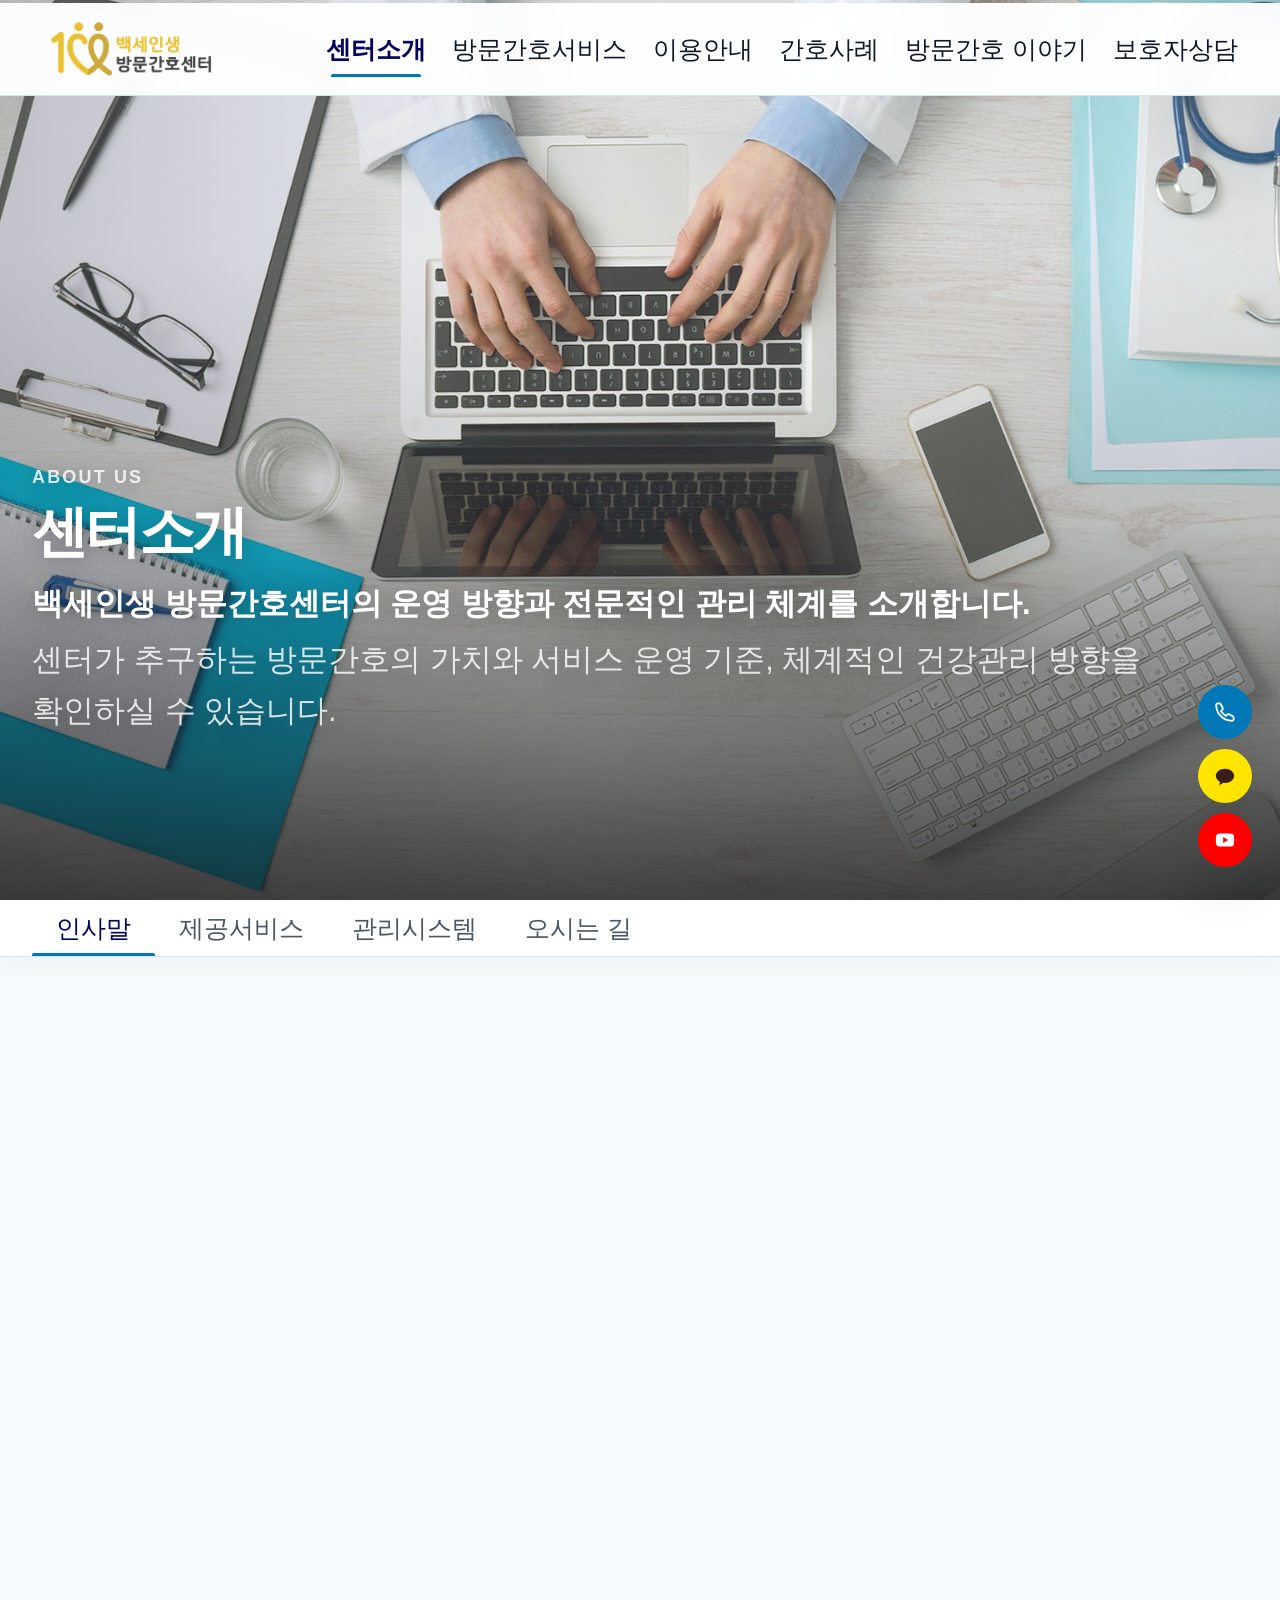
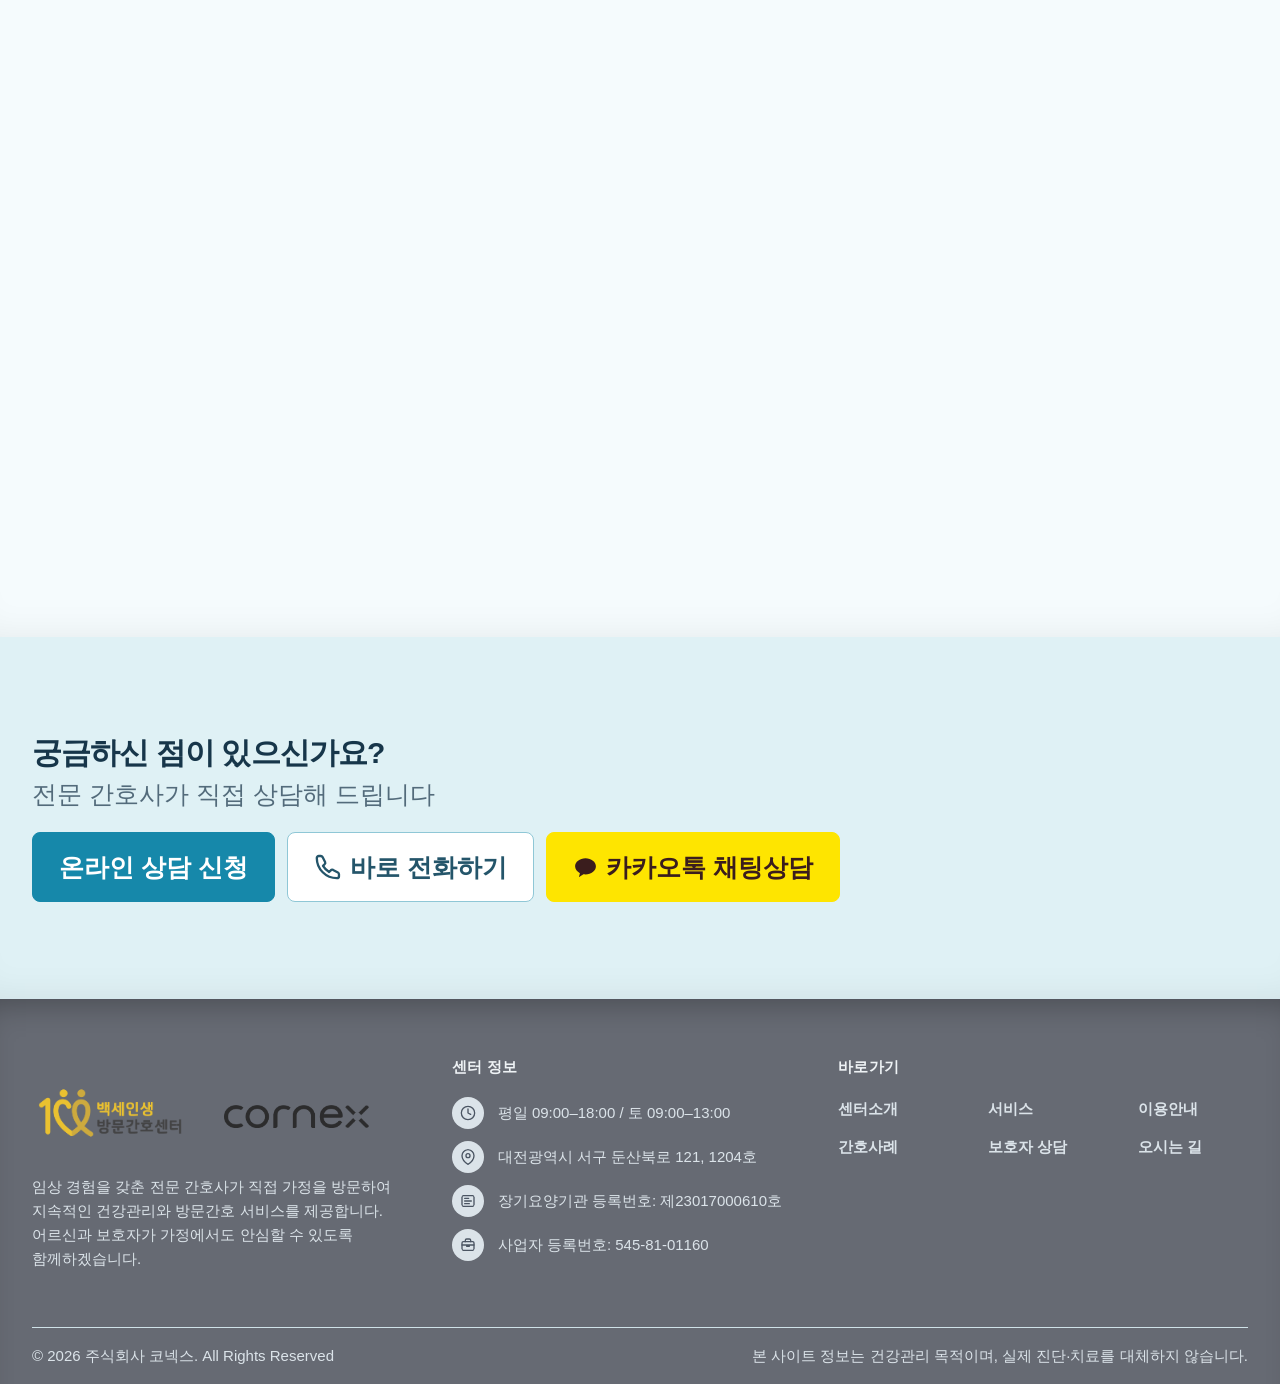
==== about.html @ dca4ff89 "Polish board intro copy, service page text, and consistency styling Align board/board-detail intro p" ====
﻿<!DOCTYPE html>
<html lang="ko">
<head>
  <meta charset="UTF-8">
  <meta name="viewport" content="width=device-width, initial-scale=1.0">
  <title>센터소개 | 백세인생 방문간호센터</title>
  <meta name="description" content="백세인생 방문간호센터 소개 - 종합병원 임상 경험을 보유한 전문 간호사와 함께합니다.">
  <link rel="preconnect" href="https://fonts.googleapis.com">
  <link rel="preconnect" href="https://fonts.gstatic.com" crossorigin>
  <link href="https://fonts.googleapis.com/css2?family=Noto+Sans+KR:wght@300;400;500;700;800&display=swap" rel="stylesheet">
  <link rel="stylesheet" href="css/style.css?v=20260904-r5">
  <link rel="stylesheet" href="css/about.css?v=20260824-r29">
  <link rel="stylesheet" href="css/consistency.css?v=20260904-r29">
  <meta http-equiv="Content-Security-Policy" content="default-src 'self'; script-src 'self' 'unsafe-inline' https://ssl.daumcdn.net https://*.daumcdn.net https://*.kakaocdn.net; style-src 'self' https://fonts.googleapis.com https://*.daumcdn.net https://*.kakaocdn.net; font-src https://fonts.gstatic.com; img-src 'self' https://*.daumcdn.net https://*.daum.net https://*.kakaocdn.net https://*.kakao.com; connect-src 'self' https://*.daumcdn.net https://*.daum.net https://*.kakaocdn.net https://*.kakao.com; frame-src https://*.daum.net; object-src 'none'; base-uri 'self'; form-action 'self'; upgrade-insecure-requests;">
</head>
<body data-page="about">

  <div id="header-placeholder"></div>

  <!-- Page Header -->
  <section class="page-header page-image-hero">
    <div class="container">
      <p class="section-tag">About Us</p>
      <div class="page-header-content">
        <h1>센터소개</h1>
        <p class="page-header-desc">
          <strong>백세인생 방문간호센터의 운영 방향과 전문적인 관리 체계를 소개합니다.</strong>
          <span>센터가 추구하는 방문간호의 가치와 서비스 운영 기준, 체계적인 건강관리 방향을 확인하실 수 있습니다.</span>
        </p>
      </div>
    </div>
  </section>

  <!-- Tab Navigation -->
  <div class="about-tab-wrap" id="aboutTabWrap">
    <div class="container">
      <ul class="about-tabs" role="tablist" aria-label="센터소개 탭">
        <li role="none">
          <button class="about-tab active" role="tab" aria-selected="true" aria-controls="tab-greeting" id="btn-greeting" data-tab="greeting">
            인사말
          </button>
        </li>
        <li role="none">
          <button class="about-tab" role="tab" aria-selected="false" aria-controls="tab-services" id="btn-services" data-tab="services">
            제공서비스
          </button>
        </li>
        <li role="none">
          <button class="about-tab" role="tab" aria-selected="false" aria-controls="tab-system" id="btn-system" data-tab="system">
            관리시스템
          </button>
        </li>
        <li role="none">
          <button class="about-tab" role="tab" aria-selected="false" aria-controls="tab-location" id="btn-location" data-tab="location">
            오시는 길
          </button>
        </li>
      </ul>
    </div>
  </div>

  <main class="about-main">

    <!-- Tab: 인사말 -->
    <section class="about-panel active" id="tab-greeting" role="tabpanel" aria-labelledby="btn-greeting">
      <div class="container">
        <div class="greeting-grid">
          <div class="greeting-text reveal">
            <p class="section-tag">인사말</p>
            <h2>안녕하세요,<br>백세인생 방문간호센터입니다.</h2>
            <div class="greeting-body">
              <p>백세인생 방문간호센터는<br class="greeting-line-break"> 임상경험을 갖춘 간호사가 직접 가정을 방문하여 지속적인 건강관리와<br class="greeting-line-break"> 방문간호 서비스를 제공합니다.</p>
              <p>병원 방문이 어려운 만성질환·재활 어르신에게<br class="greeting-line-break"> 정기적으로 방문하여<br class="greeting-line-break"> 건강상태를 관찰하고, 질환 악화를 예방할 수 있도록 돕고 있습니다.</p>
              <p>욕창관리, 상처관리, 재활간호, 당뇨 및 혈압관리 등<br class="greeting-line-break"> 가정에서 지속적인 관리가 필요한 영역에 대해 체계적인 간호서비스를 제공합니다.</p>
              <p>어르신과 보호자가 가정에서도 보다 안심할 수 있도록<br class="greeting-line-break"> 지속적인 건강관리를 위해 함께하겠습니다.</p>
            </div>
            <div class="greeting-signature">
              <strong>백세인생 방문간호센터 임직원 일동</strong>
            </div>
          </div>
        </div>
      </div>

      <!-- Stats Bar: Full Width -->
      <div class="stats-band reveal">
        <div class="container-wide">
          <div class="stats-bar">
            <div class="stat-item">
              <p class="stat-label stat-staff-copy">종합병원 등 다양한 임상현장에서<br>경험을 쌓은 간호인력이 함께합니다.</p>
            </div>
            <div class="stat-divider" aria-hidden="true"></div>
            <div class="stat-item">
              <strong class="stat-num">장기요양<span>기관</span></strong>
              <span class="stat-label">등록 제23017000610호</span>
            </div>
          </div>
        </div>
      </div>
    </section>

    <!-- Tab: 제공서비스 -->
    <section class="about-panel" id="tab-services" role="tabpanel" aria-labelledby="btn-services" hidden>
      <div class="container">

        <!-- Comparison Table -->
        <div class="compare-wrap reveal">
          <p class="section-tag">서비스 비교</p>
          <h2>방문간호와 방문요양의 차이</h2>
          <p class="section-sub">방문간호는 전문 간호사가 직접 방문하여 건강 상태를 관찰하고 전문적인 간호를 제공합니다.</p>
          <div class="compare-table-wrap">
            <table class="compare-table" aria-label="방문요양 vs 방문간호 비교표">
              <colgroup>
                <col class="compare-col-label">
                <col class="compare-col-nursing">
                <col class="compare-col-care">
              </colgroup>
              <thead>
                <tr>
                  <th scope="col" class="compare-th-blank">구분</th>
                  <th scope="col" class="compare-th-highlight">
                    <strong>방문간호</strong>
                  </th>
                  <th scope="col" class="compare-th-normal"><strong>방문요양</strong></th>
                </tr>
              </thead>
              <tbody>
                <tr>
                  <th scope="row">서비스 제공자</th>
                  <td class="highlight">간호사 (의료인)</td>
                  <td>요양보호사</td>
                </tr>
                <tr>
                  <th scope="row">주요 업무</th>
                  <td class="highlight">건강상태 관찰 및 의료적 건강관리</td>
                  <td>일상생활 지원 (식사·위생·이동)</td>
                </tr>
                <tr>
                  <th scope="row">상처·욕창 관리</th>
                  <td class="highlight">단계별 전문 드레싱 관리</td>
                  <td>생활지원 중심 (해당 없음)</td>
                </tr>
                <tr>
                  <th scope="row">튜브·카테터 관리</th>
                  <td class="highlight">방문간호지시서에 따라 관리</td>
                  <td>생활지원 중심 (해당 없음)</td>
                </tr>
                <tr>
                  <th scope="row">만성질환 관리</th>
                  <td class="highlight">혈압·혈당 등 정기 건강관찰</td>
                  <td>일상 돌봄 차원</td>
                </tr>
                <tr>
                  <th scope="row">병원 진료 연계</th>
                  <td class="highlight">이상 발견 시 신속 연계</td>
                  <td>이동 동행 지원</td>
                </tr>
                <tr>
                  <th scope="row">재활</th>
                  <td class="highlight">재활간호 제공</td>
                  <td>기본 이동 지원</td>
                </tr>
                <tr>
                  <th scope="row">보호자 교육·상담</th>
                  <td class="highlight">정기 상담·교육 제공</td>
                  <td>제한적</td>
                </tr>
              </tbody>
            </table>
          </div>
        </div>

        <!-- Service Icons Grid -->
        <div class="service-icons-wrap reveal">
          <p class="section-tag">방문간호 서비스</p>
          <h2>7가지 주요 방문간호 서비스</h2>
          <p class="section-sub service-catalog-sub">종합병원 임상경험을 갖춘 간호사가 건강 상태를 세심하게 관찰하고 필요한 간호와 건강관리를 지속적으로 제공합니다.</p>
          <div class="svc-cards-grid" data-service-catalog="overview" data-reveal-group></div>
          <div class="section-cta reveal">
            <a href="service.html" class="link-more">자세히 알아보기 →</a>
          </div>
        </div>

      </div>
    </section>

    <!-- Tab: 관리시스템 -->
    <section class="about-panel" id="tab-system" role="tabpanel" aria-labelledby="btn-system" hidden>
      <div class="container">
        <div class="system-header reveal">
          <p class="section-tag">관리시스템</p>
          <h2>체계적인 건강 관리 시스템</h2>
          <p class="section-sub">방문 이전부터 방문 이후까지, 빈틈없는 관리 프로세스로 안심 서비스를 제공합니다.</p>
        </div>

        <div class="system-flow" data-reveal-group>
          <div class="system-step">
            <div class="system-step-num">01</div>
            <div class="system-step-body">
              <h3>초기 상태 평가</h3>
              <p>첫 방문 시 건강 상태 전반을 파악하고 개인별 간호 계획을 수립합니다. 기저질환, 복용 약물, 생활환경 등을 종합적으로 살핍니다.</p>
            </div>
          </div>
          <div class="system-step">
            <div class="system-step-num">02</div>
            <div class="system-step-body">
              <h3>개인별 간호 계획 수립</h3>
              <p>평가 결과를 바탕으로 방문 주기, 간호 항목, 관리 지침을 설정합니다. 보호자와 충분히 협의하여 계획을 확정합니다.</p>
            </div>
          </div>
          <div class="system-step">
            <div class="system-step-num">03</div>
            <div class="system-step-body">
              <h3>정기 방문 및 간호</h3>
              <p>계획에 따라 정기적으로 방문하여 간호와 관찰을 시행합니다. 매 방문마다 상태 변화를 기록하고 추적합니다.</p>
            </div>
          </div>
          <div class="system-step">
            <div class="system-step-num">04</div>
            <div class="system-step-body">
              <h3>보호자 피드백 공유</h3>
              <p>방문 결과와 상태 변화를 보호자에게 공유합니다. 주의 사항과 가정 내 관리 방법을 안내하고, 필요 시 즉시 연락합니다.</p>
            </div>
          </div>
          <div class="system-step">
            <div class="system-step-num">05</div>
            <div class="system-step-body">
              <h3>계획 재평가 및 조정</h3>
              <p>정기적으로 간호 계획을 재평가하여 상태 변화에 맞게 조정합니다. 필요 시 병원 진료와 연계하여 적절한 의료 서비스를 연결합니다.</p>
            </div>
          </div>
        </div>

        <div class="system-features" data-reveal-group>
          <div class="sys-feat-item">
            <div class="sys-feat-icon">
              <svg width="24" height="24" viewBox="0 0 24 24" fill="none" stroke="currentColor" stroke-width="2" stroke-linecap="round" stroke-linejoin="round" aria-hidden="true"><path d="M17 21v-2a4 4 0 00-4-4H5a4 4 0 00-4 4v2"/><circle cx="9" cy="7" r="4"/><path d="M23 21v-2a4 4 0 00-3-3.87"/><path d="M16 3.13a4 4 0 010 7.75"/></svg>
            </div>
            <h3>사례 중심 월례 회의</h3>
            <ul class="sys-feat-list">
              <li>문제 해결 방향 설정</li>
              <li>간호 지식·최신 지침 공유</li>
              <li>어르신 상태 공동 검토</li>
            </ul>
          </div>
          <div class="sys-feat-item">
            <div class="sys-feat-icon">
              <svg width="24" height="24" viewBox="0 0 24 24" fill="none" stroke="currentColor" stroke-width="2" stroke-linecap="round" stroke-linejoin="round" aria-hidden="true"><path d="M12 22s8-4 8-10V5l-8-3-8 3v7c0 6 8 10 8 10z"/><path d="m9 12 2 2 4-4"/></svg>
            </div>
            <h3>감염관리 원칙</h3>
            <ul class="sys-feat-list">
              <li>드레싱 원칙</li>
              <li>위생관리 원칙 준수</li>
              <li>보호구 사용</li>
            </ul>
          </div>
          <div class="sys-feat-item">
            <div class="sys-feat-icon">
              <svg width="24" height="24" viewBox="0 0 24 24" fill="none" stroke="currentColor" stroke-width="2" stroke-linecap="round" stroke-linejoin="round" aria-hidden="true"><path d="M4 19.5A2.5 2.5 0 016.5 17H20"/><path d="M6.5 2H20v20H6.5A2.5 2.5 0 014 19.5v-15A2.5 2.5 0 016.5 2z"/><path d="M9 7h7M9 11h7"/></svg>
            </div>
            <h3>교육 시스템</h3>
            <ul class="sys-feat-list">
              <li>정기 임상 교육</li>
              <li>응급상황 대응 교육</li>
              <li>의료법 관련 교육</li>
            </ul>
          </div>
        </div>
      </div>
    </section>

    <!-- Tab: 오시는 길 -->
    <section class="about-panel" id="tab-location" role="tabpanel" aria-labelledby="btn-location" hidden>
      <div class="container">
        <div class="location-wrap" data-reveal-group>
          <div class="location-info reveal">
            <p class="section-tag">오시는 길</p>
            <h2>찾아오시는 방법</h2>
            <ul class="location-list">
              <li>
                <div class="loc-icon">
                  <svg width="22" height="22" viewBox="0 0 24 24" preserveAspectRatio="xMidYMid meet" fill="none" stroke="currentColor" stroke-width="1.8" stroke-linecap="round" stroke-linejoin="round" aria-hidden="true"><path d="M21 10c0 7-9 13-9 13s-9-6-9-13a9 9 0 0118 0z"/><circle cx="12" cy="10" r="3"/></svg>
                </div>
                <div>
                  <strong>주소</strong>
                  <span>대전광역시 서구 둔산북로 121, 1204호</span>
                </div>
              </li>
              <li>
                <div class="loc-icon loc-icon-phone">
                  <svg width="22" height="22" viewBox="0 0 24 24" preserveAspectRatio="xMidYMid meet" fill="none" stroke="currentColor" stroke-width="1.8" stroke-linecap="round" stroke-linejoin="round" aria-hidden="true"><path d="M7.35 3.5 9.5 7.65a1.7 1.7 0 0 1-.38 1.98l-1.4 1.4a15.2 15.2 0 0 0 5.25 5.25l1.4-1.4a1.7 1.7 0 0 1 1.98-.38l4.15 2.15a1.7 1.7 0 0 1 .9 1.5v1.75a1.7 1.7 0 0 1-1.7 1.7C10.15 21.6 2.4 13.85 2.4 4.3a1.7 1.7 0 0 1 1.7-1.7h1.75a1.7 1.7 0 0 1 1.5.9Z"/></svg>
                </div>
                <div>
                  <strong>대표 전화</strong>
                  <span>042-719-1350</span>
                </div>
              </li>
              <li>
                <div class="loc-icon">
                  <svg width="22" height="22" viewBox="0 0 24 24" preserveAspectRatio="xMidYMid meet" fill="none" stroke="currentColor" stroke-width="1.8" stroke-linecap="round" stroke-linejoin="round" aria-hidden="true"><circle cx="12" cy="12" r="10"/><polyline points="12 6 12 12 16 14"/></svg>
                </div>
                <div>
                  <strong>운영시간</strong>
                  <span>평일 09:00 – 18:00 / 토요일 09:00 – 13:00</span>
                  <em>일요일·공휴일 휴무</em>
                </div>
              </li>
              <li>
                <div class="loc-icon">
                  <svg width="22" height="22" viewBox="0 0 24 24" preserveAspectRatio="xMidYMid meet" fill="none" stroke="currentColor" stroke-width="1.8" stroke-linecap="round" stroke-linejoin="round" aria-hidden="true"><rect x="1" y="3" width="15" height="13"/><polygon points="16 8 20 8 23 11 23 16 16 16 16 8"/><circle cx="5.5" cy="18.5" r="2.5"/><circle cx="18.5" cy="18.5" r="2.5"/></svg>
                </div>
                <div>
                  <strong>주차</strong>
                  <span>건물 내 주차 가능</span>
                </div>
              </li>
            </ul>
            <div class="location-transport">
              <h3>교통편 안내</h3>
              <div class="transport-item">
                <span class="transport-badge subway">지하철</span>
                <span>대전시청역 5번 출구 도보로 10분</span>
              </div>
              <div class="transport-item">
                <span class="transport-badge bus">버스</span>
                <span>대전 둔산 법원 검찰청 하차 도보 2분</span>
              </div>
            </div>
          </div>
          <div class="location-map reveal">
            <div class="map-placeholder">
              <div id="daumRoughmapContainer1786493370549" class="root_daum_roughmap root_daum_roughmap_landing kakao-map-embed" aria-label="백세인생 방문간호센터 카카오 지도"></div>
            </div>
            <a class="btn location-map-link" href="https://kko.to/jsYH9Xj2D4" target="_blank" rel="noopener noreferrer">카카오맵으로 길찾기</a>
          </div>
        </div>
      </div>
    </section>

  </main>

  <!-- CTA Banner -->
  <section class="cta-banner">
    <div class="container">
      <div class="cta-banner-inner">
        <div class="cta-banner-text">
          <h2>궁금하신 점이 있으신가요?</h2>
          <p>전문 간호사가 직접 상담해 드립니다</p>
        </div>
        <div class="cta-banner-btns">
          <a href="counseling.html" class="btn btn-yellow btn-lg">온라인 상담 신청</a>
          <a href="tel:0427191350" class="btn btn-outline-navy btn-lg">
            <svg width="16" height="16" viewBox="0 0 24 24" fill="none" stroke="currentColor" stroke-width="2" stroke-linecap="round" stroke-linejoin="round" aria-hidden="true"><path d="M7.35 3.5 9.5 7.65a1.7 1.7 0 0 1-.38 1.98l-1.4 1.4a15.2 15.2 0 0 0 5.25 5.25l1.4-1.4a1.7 1.7 0 0 1 1.98-.38l4.15 2.15a1.7 1.7 0 0 1 .9 1.5v1.75a1.7 1.7 0 0 1-1.7 1.7C10.15 21.6 2.4 13.85 2.4 4.3a1.7 1.7 0 0 1 1.7-1.7h1.75a1.7 1.7 0 0 1 1.5.9Z"/></svg>
            바로 전화하기
          </a>
          <a href="#" class="btn btn-kakao btn-lg" data-kakao-chat>
            <svg width="16" height="16" viewBox="0 0 24 24" fill="currentColor" aria-hidden="true"><path d="M12 4C6.48 4 2 7.51 2 11.85c0 2.78 1.86 5.22 4.66 6.62-.2.75-.73 2.71-.84 3.13-.13.52.19.51.4.37.17-.11 2.65-1.8 3.73-2.53.66.1 1.35.15 2.05.15 5.52 0 10-3.51 10-7.85C22 7.51 17.52 4 12 4z"/></svg>
            카카오톡 채팅상담
          </a>
        </div>
      </div>
    </div>
  </section>

  <div id="footer-placeholder"></div>

  <script src="js/service-catalog.js?v=20260824-r7"></script>
  <script src="js/main.js?v=20260904-r20"></script>
  <script charset="UTF-8" class="daum_roughmap_loader_script" src="https://ssl.daumcdn.net/dmaps/map_js_init/roughmapLoader.js"></script>
  <script src="js/about.js?v=20260814-scroll1"></script>
</body>
</html>
---- css/style.css ----
/* ============================================================
   style.css — 공통 스타일
   백세인생 방문간호센터
   ============================================================ */

@import url('https://fonts.googleapis.com/css2?family=Noto+Sans+KR:wght@300;400;500;700;800&display=swap');

/* ── 1. CSS Variables ───────────────────────────────────── */
:root {
  --navy:          #1B3A5C;
  --navy-dark:     #0E2238;
  --navy-medium:   #2A5080;
  --navy-light:    #3A6898;
  --blue-gray:     #EBF1F8;
  --blue-gray-mid: #D5E3EF;
  --blue-gray-dark:#B8CFDF;
  --teal:          #2BB8A4;
  --teal-dark:     #1E9A8A;
  --teal-light:    #E3F7F4;
  --yellow:        #F5A623;
  --yellow-dark:   #DC8F1A;
  --yellow-light:  #FEF3DF;
  --stage-1:       #F9C74F;
  --stage-2:       #F4A43A;
  --stage-3:       #E8761F;
  --stage-4:       #D63B2F;
  --white:         #FFFFFF;
  --gray-50:       #F6F8FA;
  --gray-100:      #EEF1F6;
  --gray-200:      #DEE5EF;
  --gray-400:      #99ABC0;
  --gray-600:      #5E7285;
  --text-primary:  #1A2636;
  --text-body:     #3D5166;
  --text-light:    #6B82A0;
  --text-muted:    #95A8BC;
  --border:        #D5E3EF;
  --font: 'Noto Sans KR', 'Apple SD Gothic Neo', 'Malgun Gothic', sans-serif;
  --section-py:    96px;
  --container-max: 1400px;
  --container-px:  32px;
  --shadow-xs:     0 1px 4px rgba(27,58,92,.06);
  --shadow-sm:     0 2px 10px rgba(27,58,92,.08);
  --shadow-md:     0 4px 20px rgba(27,58,92,.10);
  --shadow-lg:     0 8px 32px rgba(27,58,92,.14);
  --shadow-teal:   0 4px 16px rgba(43,184,164,.25);
  --shadow-yellow: 0 4px 16px rgba(245,166,35,.30);
  --radius-xs:     4px;
  --radius-sm:     8px;
  --radius-md:     12px;
  --radius-lg:     16px;
  --radius-xl:     24px;
  --radius-full:   9999px;
  --transition:    0.25s ease;
  --transition-md: 0.35s ease;
  --transition-slow: 0.6s ease;
}

/* ── 2. Reset ───────────────────────────────────────────── */
*, *::before, *::after { box-sizing: border-box; margin: 0; padding: 0; }
html { font-size: 16px; scroll-behavior: smooth; -webkit-text-size-adjust: 100%; scrollbar-width: none; }
html::-webkit-scrollbar { display: none; }
html.skip-hero-intro { visibility: hidden; }
body { font-family: var(--font); color: var(--text-body); background: var(--white); line-height: 1.7; word-break: keep-all; overflow-x: hidden; }
img { max-width: 100%; height: auto; display: block; }
a { color: inherit; text-decoration: none; }
ul, ol { list-style: none; }
button { cursor: pointer; border: none; background: none; font-family: var(--font); }
input, textarea, select { font-family: var(--font); }

/* ── 3. Container ───────────────────────────────────────── */
/* (실제 폭 계산은 아래 §4-2에서 최종 정의) */

/* ── 4. Header ──────────────────────────────────────────── */
/* position/transition은 여기서, 배경·블러·보더는 §4-2에서 정의(중복 제거) */
.site-header {
  position: fixed; top: 0; left: 0; right: 0; z-index: 1000;
  transition: box-shadow var(--transition), border-color var(--transition);
}
.site-header.scrolled { border-bottom-color: transparent; }

.header-inner { display: flex; align-items: center; gap: 28px; }

.logo { display: flex; align-items: center; gap: 8px; flex-shrink: 0; }
.logo-image {
  display: block;
  max-height: 96px;
  width: auto;
}
.site-header .logo-image {
  height: 140px;
  width: auto;
  max-height: none;
}
/* 로고 크기는 이제 footer-logo-baekse(§Footer 섹션)에서 직접 지정 */
.logo-cross {
  width: 38px; height: 38px;
  background: var(--navy); border-radius: var(--radius-sm);
  display: flex; align-items: center; justify-content: center;
  color: var(--white); font-size: 1.4rem; font-weight: 300; flex-shrink: 0;
}
.logo-text { display: flex; flex-direction: column; line-height: 1.25; }
.logo-text strong { font-size: 1rem; font-weight: 800; color: var(--navy); letter-spacing: -.02em; }
.logo-text span { font-size: .72rem; color: var(--text-light); font-weight: 400; }

.main-nav { flex: 1; }
.main-nav ul { display: flex; gap: 2px; align-items: center; }
.main-nav a {
  display: block; padding: 8px 12px;
  font-size: .875rem; font-weight: 500; color: var(--text-body);
  border-radius: var(--radius-sm);
  transition: color var(--transition), background var(--transition);
  white-space: nowrap;
}
.main-nav a:hover { color: var(--navy); background: var(--blue-gray); }
.main-nav li.active > a { color: var(--teal); font-weight: 700; }

.header-cta { display: flex; align-items: center; gap: 14px; flex-shrink: 0; }
.header-phone {
  display: flex; align-items: center; gap: 6px;
  font-size: .875rem; font-weight: 700; color: var(--navy); white-space: nowrap;
}
.header-phone svg { color: var(--teal); flex-shrink: 0; }
.btn-header-consult {
  display: inline-flex; align-items: center;
  padding: 9px 20px; background: var(--yellow); color: var(--navy-dark);
  font-size: .82rem; font-weight: 700; border-radius: var(--radius-full);
  transition: background var(--transition), transform var(--transition), box-shadow var(--transition);
  white-space: nowrap;
}
.btn-header-consult:hover { background: var(--yellow-dark); transform: translateY(-1px); box-shadow: var(--shadow-yellow); }

/* Hamburger */
.hamburger {
  display: none; flex-direction: column; justify-content: center; align-items: center;
  width: 40px; height: 40px; gap: 5px; flex-shrink: 0;
  border-radius: var(--radius-sm); transition: background var(--transition);
}
.hamburger:hover { background: var(--blue-gray); }
.hamburger span { display: block; width: 22px; height: 2px; background: var(--navy); border-radius: 2px; transition: transform var(--transition), opacity var(--transition); }
.hamburger.open span:nth-child(1) { transform: translateY(7px) rotate(45deg); }
.hamburger.open span:nth-child(2) { opacity: 0; transform: scaleX(0); }
.hamburger.open span:nth-child(3) { transform: translateY(-7px) rotate(-45deg); }

/* Mobile Overlay */
.mobile-overlay {
  display: none; position: fixed; inset: 0;
  background: rgba(14,34,56,.5); z-index: 998;
  opacity: 0; transition: opacity var(--transition-md);
}
.mobile-overlay.open { display: block; opacity: 1; }

/* Mobile Nav */
.mobile-nav {
  position: fixed; top: 0; right: -100%; z-index: 999;
  width: min(320px, 88vw); height: 100vh; height: 100dvh;
  background: var(--white);
  transition: right var(--transition-md) cubic-bezier(.4,0,.2,1);
  overflow-y: auto; padding: 80px 24px 40px;
  display: flex; flex-direction: column;
}
.mobile-nav.open { right: 0; }
.mobile-nav ul { display: flex; flex-direction: column; }
.mobile-nav a {
  display: block; padding: 15px 16px;
  font-size: 1rem; font-weight: 500; color: var(--text-body);
  border-bottom: 1px solid var(--border);
  transition: color var(--transition), background var(--transition);
}
.mobile-nav a:hover, .mobile-nav li.active a { color: var(--navy); background: var(--blue-gray); }
.mobile-nav-contact { margin-top: 24px; padding: 20px; background: var(--blue-gray); border-radius: var(--radius-md); }
.mobile-nav-contact p { font-size: .78rem; color: var(--text-light); margin-bottom: 6px; }
.mobile-phone { display: block; font-size: 1.2rem; font-weight: 800; color: var(--navy); margin-bottom: 12px; }
.mobile-nav-consult {
  display: flex; align-items: center; justify-content: center;
  padding: 14px; background: var(--yellow); color: var(--navy-dark);
  font-size: .9rem; font-weight: 700; border-radius: var(--radius-md);
  transition: background var(--transition);
}
.mobile-nav-consult:hover { background: var(--yellow-dark); }

/* ── 5. Footer ──────────────────────────────────────────── */
/* 실제 정의는 "Light footer redesign" 섹션(§ 하단) 참고 — 마크업(js/main.js FOOTER_HTML)이
   .footer-logo-item/.footer-logo-cornex/.footer-logo-baekse 구조라 구 버전(logo-cross/logo-text
   기반)은 대응하는 엘리먼트가 없어 전부 죽은 규칙이었음 → 삭제 */

/* ── 6. Page Header Banner ──────────────────────────────── */
.page-header {
  background: linear-gradient(135deg, var(--navy-dark) 0%, var(--navy) 60%, #1E4A6E 100%);
  padding: 116px 0 52px; color: var(--white);
}
.breadcrumb { display: flex; align-items: center; gap: 8px; font-size: .8rem; color: rgba(255,255,255,.45); margin-bottom: 14px; }
.breadcrumb a { color: rgba(255,255,255,.45); transition: color var(--transition); }
.breadcrumb a:hover { color: rgba(255,255,255,.8); }
.breadcrumb .bc-sep { opacity: .4; }
.breadcrumb .bc-current { color: var(--teal); }
.page-header h1 { font-size: 2.1rem; font-weight: 800; letter-spacing: -.02em; line-height: 1.25; margin-bottom: 10px; }
.page-header > .container > p { font-size: .95rem; color: rgba(255,255,255,.68); }

/* ── 7. Section Common ──────────────────────────────────── */
section { padding: var(--section-py) 0; }
.section-header { text-align: center; margin-bottom: 56px; }
.section-tag { display: inline-block; font-size: .72rem; font-weight: 700; letter-spacing: .12em; text-transform: uppercase; color: var(--text-muted); margin-bottom: 12px; }
.section-header h2 { font-size: 1.9rem; font-weight: 800; color: var(--text-primary); line-height: 1.25; letter-spacing: -.02em; margin-bottom: 16px; }
.section-header p { font-size: .95rem; color: var(--text-light); max-width: 520px; margin: 0 auto; line-height: 1.8; }
.section-cta { text-align: center; margin-top: 48px; }

/* ── 8. Buttons ─────────────────────────────────────────── */
.btn {
  display: inline-flex; align-items: center; justify-content: center; gap: 8px;
  padding: 13px 28px; border-radius: var(--radius-sm);
  font-size: .95rem; font-weight: 700;
  transition: all var(--transition); cursor: pointer; border: none;
  text-decoration: none; white-space: nowrap; line-height: 1;
}
.btn-primary { background: var(--navy); color: var(--white); }
.btn-primary:hover { background: var(--navy-medium); transform: translateY(-2px); box-shadow: var(--shadow-md); }
.btn-teal { background: var(--teal); color: var(--white); }
.btn-teal:hover { background: var(--teal-dark); transform: translateY(-2px); box-shadow: var(--shadow-teal); }
.btn-yellow { background: var(--yellow); color: var(--navy-dark); }
.btn-yellow:hover { background: var(--yellow-dark); transform: translateY(-2px); box-shadow: var(--shadow-yellow); }
.btn-outline-white { background: transparent; color: var(--white); border: 2px solid rgba(255,255,255,.55); }
.btn-outline-white:hover { background: rgba(255,255,255,.12); border-color: var(--white); }
.btn-outline-navy { background: transparent; color: var(--navy); border: 2px solid var(--navy); }
.btn-outline-navy:hover { background: var(--navy); color: var(--white); }
.btn-lg { padding: 16px 36px; font-size: 1rem; }
.btn-sm { padding: 9px 18px; font-size: .84rem; }
.btn-pill { border-radius: var(--radius-full); }
.btn-full { width: 100%; justify-content: center; }

/* ── 9. Cards ───────────────────────────────────────────── */
.card { background: var(--gray-50); border-radius: var(--radius-md); overflow: hidden; transition: transform var(--transition-md), box-shadow var(--transition-md); }
.card:hover { transform: translateY(-4px); box-shadow: var(--shadow-md); }

/* ── 10. Placeholder Images ─────────────────────────────── */
.placeholder-img {
  background: linear-gradient(135deg, var(--blue-gray) 0%, var(--blue-gray-mid) 100%);
  display: flex; flex-direction: column; align-items: center; justify-content: center;
  gap: 10px; color: var(--text-muted);
}
.placeholder-img svg { opacity: .45; }
.placeholder-img span { font-size: .76rem; font-weight: 500; text-align: center; opacity: .65; line-height: 1.4; }

/* ── 11. Tags / Badges ──────────────────────────────────── */
.tag { display: inline-flex; align-items: center; padding: 4px 12px; border-radius: var(--radius-full); font-size: .74rem; font-weight: 600; white-space: nowrap; }
.tag-teal { background: var(--teal-light); color: var(--teal-dark); }
.tag-navy { background: rgba(27,58,92,.08); color: var(--navy); }
.tag-gray { background: var(--gray-100); color: var(--gray-600); }
.tag-yellow { background: var(--yellow-light); color: var(--yellow-dark); }

/* ── 12. Checklist ──────────────────────────────────────── */
.checklist { display: flex; flex-direction: column; gap: 12px; }
.checklist-item { display: flex; align-items: flex-start; gap: 12px; font-size: .92rem; color: var(--text-body); line-height: 1.6; }
.check-icon { flex-shrink: 0; width: 22px; height: 22px; background: var(--teal); border-radius: 50%; display: flex; align-items: center; justify-content: center; margin-top: 1px; }
.check-icon svg { width: 12px; height: 12px; color: white; }

/* ── 13. Link More ──────────────────────────────────────── */
.link-more { display: inline-flex; align-items: center; gap: 5px; font-size: .875rem; font-weight: 500; color: var(--teal); transition: gap var(--transition), color var(--transition); }
.link-more:hover { color: var(--teal-dark); gap: 8px; }

/* ── 14. Quote Block ────────────────────────────────────── */
.quote-block {
  border-left: 4px solid var(--teal); background: var(--gray-50);
  border-radius: 0 var(--radius-sm) var(--radius-sm) 0;
  padding: 20px 24px; font-size: .95rem; color: var(--text-body); line-height: 1.8;
}

/* ── 15. Scroll Reveal ──────────────────────────────────── */
.reveal { opacity: 1; transform: none; transition: opacity var(--transition-slow), transform var(--transition-slow); }
.reveal.visible { opacity: 1; transform: translateY(0); }
.reveal-delay-1 { transition-delay: .1s; }
.reveal-delay-2 { transition-delay: .2s; }
.reveal-delay-3 { transition-delay: .3s; }
.reveal-delay-4 { transition-delay: .4s; }

/* ── 16. Section Backgrounds ────────────────────────────── */
.bg-blue-gray { background: var(--blue-gray); }
.bg-navy { background: var(--navy); }
.bg-navy-dark { background: var(--navy-dark); }

/* ── 17. Fixed CTA ──────────────────────────────────────── */
.fixed-cta { position: fixed; right: 28px; bottom: 36px; display: flex; flex-direction: column; gap: 10px; z-index: 900; }
.fixed-cta-btn {
  display: flex; align-items: center; justify-content: center;
  width: 54px; height: 54px; border-radius: var(--radius-full); box-shadow: var(--shadow-lg);
  transition: transform var(--transition), box-shadow var(--transition);
}
.fixed-cta-btn:hover,
.fixed-cta-btn:focus-visible {
  transform: scale(1.08); box-shadow: 0 10px 40px rgba(27,58,92,.2);
}
.fixed-cta-phone { background: var(--navy); color: var(--white); }
.fixed-cta-kakao { background: #FEE500; color: #3A1D1D; }
.fixed-cta-youtube { background: #FF0000; color: #fff; }

@media (max-width: 480px) {
  .fixed-cta { right: 16px; bottom: 80px; }
}

/* ── 18. Notice Bar ─────────────────────────────────────── */
.notice-bar {
  padding: 14px 20px; border-radius: var(--radius-sm);
  font-size: .82rem; line-height: 1.6; text-align: center;
}
.notice-bar.amber { background: #FFF4E0; border: 1px solid rgba(245,166,35,.3); color: #7A5C1E; }

/* ── 23. Counseling CTA Banner (index) ──────────────────── */
.counseling-cta-banner { padding: 44px 0; }
.counseling-cta-inner { display: flex; align-items: center; justify-content: space-between; gap: 48px; }
.counseling-cta-text .section-tag { color: rgba(255,255,255,.45); }
.counseling-cta-text h2 { font-size: 1.75rem; font-weight: 800; color: var(--white); line-height: 1.3; letter-spacing: -.02em; margin-bottom: 12px; margin-top: 8px; }
.counseling-cta-text p { font-size: .9rem; color: rgba(255,255,255,.65); line-height: 1.7; }
.counseling-cta-btns { display: flex; flex-direction: column; gap: 12px; flex-shrink: 0; }

/* ── 24. Responsive ─────────────────────────────────────── */
@media (max-width: 1024px) {
  :root { --section-py: 72px; --container-px: 24px; }
  .main-nav a { padding: 8px 9px; font-size: .82rem; }
  .header-inner { gap: 18px; }
}

@media (max-width: 768px) {
  :root { --section-py: 56px; }
  html { font-size: 15px; }
  .main-nav, .header-cta { display: none; }
  .hamburger { display: flex; }
  .header-inner { justify-content: space-between; }
  .section-header h2 { font-size: 1.6rem; }
  .page-header { padding: 96px 0 44px; }
  .page-header h1 { font-size: 1.75rem; }
  .counseling-cta-inner { flex-direction: column; gap: 28px; }
  .counseling-cta-btns { flex-direction: row; flex-wrap: wrap; width: 100%; }
  .counseling-cta-btns .btn { flex: 1; justify-content: center; }
}

@media (max-width: 480px) {
  :root { --container-px: 16px; }
}

/* ============================================================
   Medical White Redesign Overrides
   ============================================================ */
:root {
  --color-navy: #03045E;
  --color-blue: #0077B6;
  --color-cyan: #00B4D8;
  --color-sky: #90E0EF;
  --color-light-sky: #CAF0F8;
  --color-bg: #F5FBFD;
  --color-surface: #FFFFFF;
  --color-surface-soft: #F5FBFD;
  --color-primary: #0077B6;
  --color-primary-light: #90E0EF;
  --color-primary-soft: #CAF0F8;
  --color-primary-dark: #03045E;
  --color-text-main: #111827;
  --color-text-sub: #4B5563;
  --color-text-muted: #6B7280;
  --color-border: #D7E4EA;
  --color-border-soft: #F1F5F9;
  --color-success: #16A34A;
  --color-error: #DC2626;

  --navy: #03045E;
  --navy-dark: #03045E;
  --navy-medium: #0077B6;
  --navy-light: #00B4D8;
  --blue-gray: #F5FBFD;
  --blue-gray-mid: #CAF0F8;
  --blue-gray-dark: #90E0EF;
  --teal: #00B4D8;
  --teal-dark: #0077B6;
  --teal-light: #CAF0F8;
  --yellow: #0077B6;
  --yellow-dark: #03045E;
  --yellow-light: #CAF0F8;
  --gray-50: #F9FAFB;
  --gray-100: #F3F4F6;
  --gray-200: #E5E7EB;
  --gray-400: #9CA3AF;
  --gray-500: #6B7280;
  --gray-600: #4B5563;
  --gray-700: #374151;
  --text-primary: #111827;
  --text-body: #4B5563;
  --text-light: #6B7280;
  --text-muted: #6B7280;
  --border: #D7E4EA;
  --section-py: 96px;
  --container-max: 1400px;
  --font: "Pretendard Variable", Pretendard, "Noto Sans KR", -apple-system, BlinkMacSystemFont, "Segoe UI", sans-serif;
  --shadow-xs: 0 1px 2px rgba(15, 23, 42, .04);
  --shadow-sm: 0 8px 24px rgba(15, 23, 42, .06);
  --shadow-md: 0 16px 36px rgba(15, 23, 42, .09);
  --shadow-lg: 0 22px 48px rgba(15, 23, 42, .13);
  --shadow-teal: 0 14px 26px rgba(214, 166, 42, .18);
  --shadow-yellow: 0 14px 26px rgba(214, 166, 42, .22);
  --radius-sm: 12px;
  --radius-md: 16px;
  --radius-lg: 20px;
  --radius-xl: 24px;
}

body {
  color: var(--color-text-sub);
  background: var(--color-bg);
  letter-spacing: 0;
  font-size: 17px;
  line-height: 1.7;
}

h1, h2, h3 { color: var(--color-text-main); }
h1 { font-size: 40px; line-height: 1.25; letter-spacing: -.035em; font-weight: 800; }
h2 { font-size: 30px; line-height: 1.35; letter-spacing: -.03em; font-weight: 700; }
h3 { font-size: 25px; line-height: 1.4; font-weight: 700; }
.container { width: min(calc(100% - var(--gutter)), var(--container-max)); padding-inline: 0; }
:where(a, button, input, textarea, select):focus-visible { outline: 3px solid var(--color-cyan); outline-offset: 3px; }

.site-header {
  background: rgba(255, 255, 255, .96);
  border-bottom: 1px solid var(--color-border);
  backdrop-filter: blur(14px);
  -webkit-backdrop-filter: blur(14px);
}
.site-header.scrolled { box-shadow: 0 10px 30px rgba(15, 23, 42, .06); }
.header-inner { height: 92px; }
.logo-image { max-height: 100px; }
.main-nav ul { justify-content: flex-end; gap: 6px; }
.main-nav a {
  color: var(--color-text-main);
  font-weight: 700;
  border-radius: 6px;
  padding: 8px 10px;
  font-size: 16px;
}
.main-nav a:hover,
.main-nav li.active > a {
  color: var(--color-primary-dark);
  background: transparent;
}
.main-nav a {
  position: relative;
  border-radius: 0;
  transition: color .25s ease;
}
.main-nav a::after {
  content: '';
  position: absolute;
  right: 15px;
  bottom: 0;
  left: 15px;
  height: 3px;
  border-radius: 2px 2px 0 0;
  background: var(--color-primary);
  transform: scaleX(0);
  transform-origin: center;
  transition: transform .25s ease;
}
.main-nav li.active > a {
  font-weight: 700;
}
.main-nav li.active > a::after {
  transform: scaleX(1);
}
.hamburger:hover,
.mobile-nav a:hover,
.mobile-nav li.active a {
  background: var(--color-primary-soft);
  color: var(--color-primary-dark);
}
.hamburger span { background: var(--color-text-main); }
.mobile-nav-contact {
  background: var(--color-surface-soft);
  border: 1px solid var(--color-border);
}
.mobile-nav-consult {
  background: var(--color-primary);
  color: #fff;
  border-radius: 6px;
}

section { background: var(--color-surface); }
.bg-blue-gray { background: var(--color-bg); }
.bg-navy,
.bg-navy-dark {
  background: linear-gradient(135deg, #111827 0%, #1F2937 100%);
}
.section-tag {
  color: var(--color-primary-dark);
  letter-spacing: .13em;
}
.section-header h2,
.section-head h2,
.guide-section-head h2 {
  color: var(--color-text-main);
  font-size: 30px;
  line-height: 1.35;
  letter-spacing: -.035em;
}
.section-header p,
.section-sub {
  color: var(--color-text-muted);
  max-width: 740px;
  font-size: 17px;
  line-height: 1.7;
}

.btn {
  min-height: 54px;
  border-radius: 6px;
  box-shadow: none;
  border: 1px solid transparent;
  font-size: 16px;
}
.btn-primary,
.btn-yellow,
.btn-navy,
.btn-call-now {
  background: var(--color-primary);
  border-color: var(--color-primary);
  color: #fff;
}
.btn-primary:hover,
.btn-yellow:hover,
.btn-navy:hover,
.btn-call-now:hover {
  background: var(--color-primary-dark);
  border-color: var(--color-primary-dark);
  color: #fff;
  transform: translateY(-2px);
  box-shadow: var(--shadow-yellow);
}
.btn-kakao {
  background: #FEE500;
  border-color: #FEE500;
  color: #3A1D1D;
}
.btn-kakao:hover {
  background: #f4dc00;
  border-color: #f4dc00;
  color: #3A1D1D;
  transform: translateY(-2px);
}
.btn-outline-navy {
  background: #fff;
  color: var(--color-primary-dark);
  border-color: var(--color-primary);
}
.btn-outline-navy:hover {
  background: var(--color-primary-soft);
  color: var(--color-primary-dark);
  border-color: var(--color-primary-dark);
}
.btn-outline-white:hover {
  background: var(--color-primary);
  border-color: var(--color-primary);
  color: #fff;
}

.page-header {
  background: linear-gradient(180deg, #FFFFFF 0%, #F8FAFC 100%) !important;
  color: var(--color-text-main) !important;
  border-bottom: 1px solid var(--color-border);
  padding: 152px 0 68px !important;
  min-height: 360px;
}
.page-header h1 {
  color: var(--color-text-main) !important;
  font-size: 40px;
  line-height: 1.25;
  letter-spacing: -.04em;
}
.page-header .section-tag { color: var(--color-primary-dark) !important; }
.page-header-desc,
.page-header > .container > p {
  color: var(--color-text-muted) !important;
}

.link-more { color: var(--color-primary-dark); }
.tag-teal,
.tag-navy,
.tag-yellow {
  background: var(--color-primary-soft);
  color: var(--color-primary-dark);
}
.counseling-cta-banner {
  background: var(--color-navy);
}

/* .site-footer 및 footer-* 색상은 "Light footer redesign" 섹션에서 최종 정의(중복 삭제) */
.fixed-cta-phone {
  background: var(--color-primary);
  color: #fff;
}
.fixed-cta-phone:hover { background: var(--color-primary-dark); }

@media (max-width: 768px) {
  :root { --section-py: 64px; }
  .header-inner { height: 68px; }
  .logo-image { max-height: 88px; }
  .site-header .logo-image { height: 100px; width: auto; max-height: none; }
  .page-header { padding: 102px 0 42px !important; }
  body { font-size: 16px; }
  h1 { font-size: clamp(2.35rem, 10vw, 2.75rem); }
  h2, .section-header h2, .section-head h2, .guide-section-head h2 { font-size: clamp(1.875rem, 8vw, 2.125rem); }
  h3 { font-size: clamp(1.3125rem, 5.5vw, 1.5rem); }
  .section-header p, .section-sub { font-size: 16px; }
}

@media (max-width: 768px) {
  .main-nav, .header-cta { display: none; }
  .hamburger { display: flex; margin-left: auto; }
}

@media (max-width: 480px) {
  .container { width: min(calc(100% - var(--gutter)), var(--container-max)); }
  .section-header h2 { overflow-wrap: anywhere; }
  .btn { white-space: normal; }
}

/* ============================================================
   Footer — 완전 재설계. 3열을 동일 비율로 나눠 균형감을 주고,
   로고는 크롭 없이 높이 기준으로 정렬(예전의 절대좌표 크롭 방식 폐기).
   텍스트 크기는 15px 하나로 통일(작은 글씨 예외 없음).
   ============================================================ */
.site-footer {
  padding: 56px 0 0;
  background: #666a73;
  color: #dbe3e9;
  border-top: 1px solid #d6e8ee;
  box-shadow: 0 -10px 30px rgba(15, 23, 42, .06), inset 0 24px 32px -20px rgba(0, 0, 0, .3);
}

/* 그리드 3등분 대신, 각 블록이 내용 크기만큼만 차지하고 전체 폭에 고르게
   퍼지도록 flex + space-between으로 변경(블록 안에 남는 여백이 생기지 않음) */
.footer-main {
  display: flex;
  justify-content: space-between;
  flex-wrap: wrap;
  gap: 40px 56px;
  padding-bottom: 40px;
  border-bottom: 1px solid #cfe2e8;
}

.footer-brand {
  flex: 1 1 320px;
  max-width: 400px;
}

.footer-col {
  flex: 0 0 auto;
}

.footer-brand-logos {
  display: flex;
  align-items: center;
  gap: 16px;
  min-height: 104px;
  margin-bottom: 16px;
}

/* Logo.png(백세인생)는 실제 마크가 이미지 높이의 38%뿐이라(위아래 투명 여백 큼) 확대해서 사용. */
.footer-logo-baekse {
  display: block;
  height: 124.8px;
  width: auto;
  transform: translate(-10px, -4px);
}

.footer-logo-cornex {
  display: block;
  width: auto;
  height: 23px;
  flex: 0 1 auto;
  max-width: 145px;
  object-fit: contain;
}

.footer-desc {
  max-width: 360px;
  margin: -20px 0 16px;
  font-size: 15px;
  font-weight: 400;
  line-height: 1.7;
  color: #dbe3e9;
}

.footer-col-title {
  margin: 0 0 18px;
  font-size: 15px;
  font-weight: 700;
  letter-spacing: .02em;
  color: #eef2f5;
}

.footer-col-list {
  display: flex;
  flex-direction: column;
  gap: 12px;
}

.footer-info .footer-col-list li {
  display: flex;
  align-items: center;
  gap: 14px;
}

.footer-info .footer-col-list li svg {
  flex-shrink: 0;
  width: 16px;
  height: 16px;
  padding: 8px;
  box-sizing: content-box;
  border-radius: 50%;
  background: #dbe3e9;
  color: #4b5563;
}

.footer-info .footer-col-list li span {
  font-size: 15px;
  font-weight: 400;
  line-height: 1.6;
  color: #dbe3e9;
}

/* 5개 링크를 위 3 / 아래 2, 두 줄로 배치(센터 정보 열과 시각적 균형을 맞춤) */
.footer-nav-list {
  display: grid;
  grid-template-columns: repeat(3, minmax(110px, auto));
  column-gap: 40px;
  row-gap: 14px;
}

.footer-nav-list a {
  display: block;
  width: fit-content;
  font-size: 15px;
  font-weight: 600;
  color: #dbe3e9;
  transition: color .2s ease;
}

.footer-nav-list a:hover {
  color: #087b9f;
}

.footer-bottom {
  display: flex;
  align-items: center;
  justify-content: space-between;
  flex-wrap: wrap;
  gap: 8px;
  min-height: 56px;
  padding: 16px 0;
}

.footer-bottom p {
  font-size: 15px;
  font-weight: 400;
  color: #dbe3e9;
}

.footer-bottom p.footer-credit {
  font-size: 12px;
  color: #b7c2ca;
}

@media (max-width: 900px) {
  .footer-main {
    gap: 36px 48px;
  }

  .footer-brand {
    flex-basis: 100%;
    max-width: none;
  }
}

@media (max-width: 600px) {
  .site-footer {
    padding-top: 40px;
  }

  .footer-main {
    gap: 28px;
    padding-bottom: 28px;
  }

  .footer-bottom {
    align-items: flex-start;
    flex-direction: column;
  }

  .footer-nav-list {
    grid-template-columns: repeat(2, minmax(0, 1fr));
    column-gap: 24px;
  }
}
---- css/about.css ----
/* ============================================================
   about.css — 센터소개 페이지 전용 스타일
   ============================================================ */

/* ── Page Header ──────────────────────────────────────────── */
.page-header {
  background: var(--navy-dark);
  color: #fff;
  padding: 80px 0 60px;
  text-align: center;
}
.page-header .section-tag {
  color: var(--teal);
  margin-bottom: 12px;
}
.page-header h1 {
  font-size: 2.2rem;
  font-weight: 800;
  color: #fff;
  margin-bottom: 12px;
}
.page-header-desc {
  font-size: 1rem;
  color: rgba(255,255,255,.65);
}

/* ── Tab Navigation ───────────────────────────────────────── */
.about-tab-wrap {
  background: #fff;
  border-bottom: 1px solid var(--border);
  position: sticky;
  top: 92px;
  z-index: 90;
  box-shadow: var(--shadow-sm);
}
.about-tabs {
  display: flex;
  list-style: none;
  gap: 0;
  overflow-x: auto;
  scrollbar-width: none;
}
.about-tabs::-webkit-scrollbar { display: none; }
.about-tab {
  background: none;
  border: none;
  min-height: 56px;
  padding: 0 24px;
  font-size: var(--type-subnav);
  line-height: 1.4;
  font-weight: 700;
  color: var(--gray-500);
  cursor: pointer;
  position: relative;
  white-space: nowrap;
  transition: color 0.25s ease;
}
.about-tab::after {
  content: '';
  position: absolute;
  bottom: 0;
  left: 0;
  right: 0;
  height: 3px;
  background: var(--navy);
  transform: scaleX(0);
  transition: transform 0.25s ease;
  border-radius: 2px 2px 0 0;
}
.about-tab:hover { color: var(--navy); }
.about-tab.active {
  color: var(--navy);
  font-weight: 700;
}
.about-tab.active::after { transform: scaleX(1); }

/* ── About Main ───────────────────────────────────────────── */
.about-main { background: #fff; }
.about-panel { display: none; padding: 72px 0; }
.about-panel.active { display: block; }

/* ── Greeting Tab ─────────────────────────────────────────── */
.greeting-grid {
  display: grid;
  grid-template-columns: minmax(0, 1fr);
  justify-content: stretch;
  gap: 0;
  align-items: start;
}
.greeting-text {
  width: 100%;
  padding-top: 0;
}
.greeting-text h2 {
  font-size: 1.9rem;
  font-weight: 800;
  color: var(--navy-dark);
  margin-bottom: 28px;
  line-height: 1.3;
}
body[data-page="about"] .greeting-body p {
  color: var(--gray-600);
  font-size: 16px;
  line-height: 34px;
  letter-spacing: 0.08em;
  margin-bottom: 30px;
}
.greeting-body {
  width: min(100%, 1000px);
  margin: 48px 0 0;
  text-align: left;
}
body[data-page="about"] .greeting-body p:last-child { margin-bottom: 0; }
.greeting-signature {
  width: min(100%, 1000px);
  margin: 52px auto 0;
  padding-top: 22px;
  border-top: 1px solid var(--border);
  display: flex;
  flex-direction: column;
  align-items: flex-end;
  gap: 4px;
  text-align: right;
}
.greeting-signature span {
  font-size: 0.9rem;
  color: var(--gray-500);
}
.greeting-signature strong {
  font-size: 1.1rem;
  font-weight: 700;
  color: var(--navy-dark);
}

/* ── Stats Bar: Full-bleed band ──────────────────────────── */
.stats-band {
  width: 100%;
  margin-top: 72px;
  padding: 52px 0;
  background: var(--color-bg, var(--blue-gray));
  border-top: 1px solid var(--border);
  border-bottom: 1px solid var(--border);
}
.stats-bar {
  display: flex;
  align-items: center;
  justify-content: center;
  gap: 0;
}
.stat-item {
  flex: 1;
  text-align: center;
}
.stat-num {
  display: block;
  font-size: clamp(1.75rem, 2.6vw, 2.25rem);
  font-weight: 800;
  letter-spacing: -.02em;
  color: var(--navy-dark);
  line-height: 1.15;
  margin-bottom: 8px;
  overflow-wrap: break-word;
}
.stat-num span {
  font-size: 1.1rem;
  font-weight: 600;
  margin-left: 2px;
}
.stat-label {
  font-size: 0.85rem;
  color: var(--gray-500);
}
.stat-divider {
  width: 1px;
  height: 48px;
  background: var(--blue-gray-mid);
  flex-shrink: 0;
}

/* ── Comparison Table ─────────────────────────────────────── */
.compare-wrap { margin-bottom: 72px; }
.compare-wrap h2 {
  font-size: 1.9rem;
  font-weight: 800;
  color: var(--navy-dark);
  margin-bottom: 12px;
}
.compare-wrap .section-sub {
  color: var(--gray-500);
  margin-bottom: 36px;
  font-size: 0.95rem;
}
.compare-table-wrap {
  overflow-x: auto;
  border-radius: 12px;
  box-shadow: var(--shadow-sm);
}
.compare-table {
  width: 100%;
  min-width: 760px;
  table-layout: fixed;
  border-collapse: collapse;
  background: #fff;
}
.compare-col-label { width: 30%; }
.compare-col-care,
.compare-col-nursing { width: 35%; }
.compare-table th,
.compare-table td {
  padding: 9px 16px;
  text-align: center;
  vertical-align: middle;
  font-size: var(--type-card-body);
  line-height: 1.7;
  border-bottom: 1px solid var(--border);
}
.compare-table thead th {
  background: #455E73;
  color: #fff;
  font-weight: 700;
  font-size: var(--type-card-body);
  padding-block: 11px;
}
.compare-th-blank,
.compare-th-normal { background: #455E73 !important; }
.compare-th-highlight {
  background: #455E73 !important;
  border-left: 2px solid var(--teal) !important;
  position: relative;
}
.compare-badge {
  display: inline-block;
  background: var(--teal);
  color: #fff;
  font-size: 0.72rem;
  font-weight: 700;
  padding: 2px 8px;
  border-radius: 9999px;
  margin-right: 6px;
  vertical-align: middle;
}
.compare-table tbody tr:last-child td,
.compare-table tbody tr:last-child th { border-bottom: none; }
.compare-table tbody th {
  background: var(--gray-50);
  font-weight: 600;
  color: var(--navy-dark);
  white-space: nowrap;
}
.compare-table tbody td { color: var(--gray-600); }
.compare-table tbody td.highlight {
  background: var(--teal-light);
  color: var(--navy-dark);
  font-weight: 800;
  border-left: 2px solid var(--teal);
}
.compare-table tbody tr:hover td,
.compare-table tbody tr:hover th { background: var(--blue-gray); }
.compare-table tbody tr:hover td.highlight { background: var(--teal-light); }

/* ── Service Icons Grid ───────────────────────────────────── */
.service-icons-wrap h2 {
  font-size: 1.9rem;
  font-weight: 800;
  color: var(--navy-dark);
  margin-bottom: 36px;
}
body[data-page="about"] .service-icons-wrap .svc-card.svc-card-guide {
  background: var(--blue-gray);
}
.service-icons-grid {
  display: grid;
  grid-template-columns: repeat(4, 1fr);
  gap: 24px;
}
.service-icon-item {
  background: var(--gray-50);
  border-radius: 12px;
  padding: 28px 20px;
  text-align: center;
  transition: box-shadow 0.25s ease, transform 0.35s ease;
}
.service-icon-item:hover {
  box-shadow: var(--shadow-md);
  transform: translateY(-4px);
}
.svc-icon-circle {
  width: 64px;
  height: 64px;
  background: var(--teal-light);
  border-radius: 50%;
  display: flex;
  align-items: center;
  justify-content: center;
  margin: 0 auto 16px;
  color: var(--teal-dark);
}
.svc-icon-circle svg { width: 34px; height: 34px; }
.service-icon-item h3 {
  font-size: 0.95rem;
  font-weight: 800;
  color: var(--color-primary-dark, var(--navy-dark));
  margin-bottom: 8px;
}
.service-icon-item p {
  font-size: var(--type-card-body);
  color: var(--gray-500);
  line-height: 1.7;
}

/* ── Management System ────────────────────────────────────── */
.system-header {
  text-align: left;
  margin-bottom: 52px;
}
.system-header h2 {
  font-size: 1.9rem;
  font-weight: 800;
  color: var(--navy-dark);
  margin-bottom: 12px;
}
.system-header .section-sub {
  max-width: 760px;
  margin: 0;
  color: var(--gray-500);
}
.system-flow {
  position: relative;
  display: block;
  width: 100%;
  max-width: none;
  margin: 0 0 64px;
}
.system-flow::before {
  content: '';
  position: absolute;
  left: 39px;
  top: 8px;
  bottom: 8px;
  width: 2px;
  background: var(--color-border);
}
.system-step {
  position: relative;
  display: grid;
  grid-template-columns: 80px minmax(0, 1fr);
  gap: 32px;
  padding: 0 0 48px;
}
.system-step:last-child { padding-bottom: 0; }
.system-step-num {
  position: relative;
  z-index: 2;
  flex-shrink: 0;
  width: 80px;
  height: 80px;
  background: var(--navy);
  color: #fff;
  border-radius: 50%;
  display: flex;
  align-items: center;
  justify-content: center;
  font-size: 25px;
  font-weight: 800;
  font-variant-numeric: tabular-nums;
}
.system-step-body { padding-top: 14px; }
.system-step-body h3 {
  margin: 0 0 12px;
  font-size: 25px;
  font-weight: 700;
  color: var(--navy-dark);
}
.system-step-body p {
  margin: 0;
  max-width: none;
  font-size: var(--type-card-body);
  color: var(--gray-600);
  line-height: 1.7;
}
.system-features {
  display: grid;
  grid-template-columns: repeat(3, minmax(0, 360px));
  justify-content: space-between;
  width: 100%;
  max-width: 1140px;
  margin-inline: auto;
  gap: 24px;
}
.sys-feat-item {
  display: flex;
  flex-direction: column;
  justify-content: center;
  width: 360px;
  height: 360px;
  min-width: 0;
  min-height: 0;
  box-sizing: border-box;
  aspect-ratio: 1 / 1;
  background: var(--blue-gray);
  border-radius: 20px;
  padding: 32px;
  text-align: center;
}
.sys-feat-icon {
  width: 52px;
  height: 52px;
  background: #fff;
  border-radius: 50%;
  display: flex;
  align-items: center;
  justify-content: center;
  margin: 0 auto 16px;
  color: var(--navy);
  box-shadow: var(--shadow-xs);
}
.sys-feat-item h3 {
  font-size: 0.95rem;
  font-weight: 700;
  color: var(--navy-dark);
  margin-bottom: 8px;
}
.sys-feat-item p {
  font-size: var(--type-card-body);
  color: var(--gray-500);
  line-height: 1.7;
}
.sys-feat-list {
  display: grid;
  justify-items: center;
  gap: 10px;
  margin: 18px 0 0;
  padding: 0;
  list-style: none;
  text-align: center;
}
.sys-feat-list li {
  padding-left: 0;
  color: var(--gray-600);
  font-size: var(--type-card-body);
  line-height: 1.6;
  text-align: center;
  white-space: nowrap;
}
.sys-feat-list li::before {
  content: '✓';
  display: inline-block;
  margin-right: 8px;
  color: var(--color-primary-dark, var(--teal-dark));
  font-weight: 800;
}

/* ── Location Tab ─────────────────────────────────────────── */
.location-wrap {
  display: grid;
  grid-template-columns: 1fr 1fr;
  gap: 56px;
  align-items: start;
}
.location-info h2 {
  font-size: 1.9rem;
  font-weight: 800;
  color: var(--navy-dark);
  margin-bottom: 28px;
}
.location-list {
  list-style: none;
  display: flex;
  flex-direction: column;
  gap: 0;
  margin-bottom: 32px;
}
.location-list li {
  display: grid;
  grid-template-columns: 48px minmax(0, 1fr);
  gap: 18px;
  align-items: flex-start;
  padding: 16px 0;
  border-bottom: 1px solid var(--color-border);
}
.location-list li:first-child { padding-top: 0; }
.loc-icon {
  flex-shrink: 0;
  width: 48px;
  height: 48px;
  background: rgba(52, 82, 98, .78);
  border: 1px solid rgba(36, 59, 74, .08);
  border-radius: 12px;
  display: flex;
  align-items: center;
  justify-content: center;
  color: #fff;
  margin-top: 0;
  box-shadow: 0 4px 12px rgba(31, 65, 84, .08);
}
.loc-icon svg {
  display: block;
  width: 22px;
  height: 22px;
  flex: 0 0 22px;
  color: #fff;
  stroke: #fff;
  stroke-width: 1.8;
  vector-effect: non-scaling-stroke;
}
.loc-icon-phone svg {
  width: 22px;
  height: 22px;
  flex-basis: 22px;
}
.location-list li > div {
  display: flex;
  flex-direction: column;
  gap: 3px;
}
.location-list strong {
  font-size: 0.8rem;
  font-weight: 700;
  color: #243B4A;
  text-transform: uppercase;
  letter-spacing: 0.05em;
}
.location-list span {
  font-size: 0.95rem;
  color: #111827;
  font-weight: 500;
}
.location-list em {
  font-style: normal;
  font-size: 0.82rem;
  color: #374151;
}
.location-transport h3 {
  font-size: 0.95rem;
  font-weight: 700;
  color: var(--navy-dark);
  margin-bottom: 12px;
}
.transport-item {
  display: flex;
  align-items: center;
  gap: 10px;
  margin-bottom: 8px;
  font-size: 0.9rem;
  color: var(--gray-600);
}
.transport-badge {
  font-size: 0.75rem;
  font-weight: 700;
  padding: 3px 10px;
  border-radius: 9999px;
  flex-shrink: 0;
}
.transport-badge.bus {
  background: #EEF2FF;
  color: #4F46E5;
}
.transport-badge.subway {
  background: #FEF3C7;
  color: #D97706;
}
.location-map { position: relative; }
.map-placeholder {
  background: #fff;
  border-radius: 18px;
  aspect-ratio: 1 / 1;
  overflow: hidden;
  display: flex;
  align-items: center;
  justify-content: center;
  border: 1px solid var(--border);
  box-shadow: 0 12px 32px rgba(15, 23, 42, 0.08);
}
.map-image {
  width: 100%;
  height: 100%;
  object-fit: cover;
  object-position: center;
  display: block;
}
.kakao-map-embed {
  width: 100%;
  height: 100%;
  margin: 0 !important;
}
body[data-page="about"] .location-map-link {
  display: flex;
  width: max-content;
  margin-top: 18px;
  margin-left: auto;
  padding: 12px 18px;
  background: rgba(52, 82, 98, .78);
  color: #fff;
  border: 1px solid rgba(36, 59, 74, .08);
  border-radius: 10px;
}
body[data-page="about"] .location-map-link:hover {
  background: #345262;
  color: #fff;
}

/* ── Responsive ───────────────────────────────────────────── */
@media (max-width: 1024px) {
  .greeting-grid {
    grid-template-columns: minmax(0, 1fr);
    gap: 0;
  }
  .service-icons-grid {
    grid-template-columns: repeat(2, 1fr);
  }
  .system-features {
    grid-template-columns: minmax(0, 360px);
    justify-content: center;
  }
  .system-step { grid-template-columns: 72px minmax(0, 1fr); gap: 24px; }
  .system-step-num { width: 72px; height: 72px; }
  .system-flow::before { left: 35px; }
  .location-wrap {
    grid-template-columns: 1fr;
    gap: 40px;
  }
}
@media (max-width: 768px) {
  .page-header { padding: 60px 0 40px; }
  .page-header h1 { font-size: 1.7rem; }
  .about-tab { padding: 14px 18px; font-size: 0.88rem; }
  .about-panel { padding: 48px 0; }
  .greeting-grid {
    grid-template-columns: 1fr;
    gap: 0;
  }
  .greeting-text h2 { font-size: 1.5rem; }
  body[data-page="about"] .greeting-body p {
    line-height: 32px;
    letter-spacing: 0.04em;
    margin-bottom: 28px;
  }
  .greeting-line-break { display: none; }
  .stats-band { padding: 32px 0; margin-top: 44px; }
  .stats-bar {
    flex-wrap: wrap;
    gap: 20px;
  }
  .stat-item { flex: 1 1 45%; }
  .stat-divider { display: none; }
  .service-icons-grid {
    grid-template-columns: repeat(2, 1fr);
    gap: 16px;
  }
  .service-icon-item { padding: 20px 14px; }
  .system-features {
    grid-template-columns: minmax(0, 360px);
    justify-content: center;
  }
  .system-step { grid-template-columns: 64px minmax(0, 1fr); gap: 20px; padding-bottom: 40px; }
  .system-step-num { width: 64px; height: 64px; }
  .system-step-body { padding-top: 10px; }
  .system-flow::before { left: 31px; }
  .compare-table th,
  .compare-table td { padding: 8px 10px; font-size: 0.82rem; }
}
@media (max-width: 480px) {
  .service-icons-grid { grid-template-columns: 1fr; }
  .about-tab { padding: 12px 14px; font-size: 0.82rem; }
  .sys-feat-item {
    width: 100%;
    height: auto;
    min-height: 320px;
  }
  .sys-feat-list li { white-space: normal; }
}

/* Medical White Redesign Overrides */
.about-main { background: var(--color-bg); }
.about-tab-wrap {
  background: rgba(255, 255, 255, .96);
  border-bottom: 1px solid var(--color-border);
  box-shadow: 0 8px 24px rgba(15, 23, 42, .04);
  backdrop-filter: blur(12px);
  -webkit-backdrop-filter: blur(12px);
}
.about-tab {
  color: var(--color-text-sub);
  font-weight: 700;
}
.about-tab::after { background: var(--color-primary); }
.about-tab:hover,
.about-tab.active { color: var(--color-primary-dark); }
.about-panel { background: var(--color-bg); }
.sys-feat-item,
.compare-table,
.service-icon-item,
.map-placeholder {
  background: var(--color-surface);
  border: 1px solid var(--color-border);
  box-shadow: var(--shadow-sm);
}
.greeting-text h2,
.compare-wrap h2,
.system-header h2,
.location-info h2,
.service-icons-wrap h2 {
  color: var(--color-text-main);
}
.greeting-body p,
.system-step-body p,
.sys-feat-item p,
.location-list em,
.service-icon-item p,
.compare-wrap .section-sub {
  color: var(--color-text-sub);
}
.stat-num,
.system-step-body h3,
.sys-feat-item h3,
.location-list span,
.location-transport h3,
.service-icon-item h3 {
  color: var(--color-text-main);
}
.stat-divider { background: var(--color-border); }
.compare-table-wrap {
  border: 1px solid var(--color-border);
  border-radius: 18px;
  box-shadow: var(--shadow-sm);
}
.compare-table thead th,
.compare-th-blank,
.compare-th-normal,
.compare-th-highlight { background: #455E73 !important; }
.compare-th-highlight { border-left-color: var(--color-primary) !important; }
.compare-badge,
.system-step-num {
  background: var(--color-primary);
  color: #fff;
}
.compare-table tbody th { background: var(--color-surface-soft); color: var(--color-text-main); }
.compare-table td.highlight { color: var(--color-primary-dark); font-weight: 700; }
.svc-icon-circle,
.sys-feat-icon {
  background: var(--color-primary-soft);
  color: var(--color-primary-dark);
}
.service-icon-item {
  border-radius: 20px;
  transition: transform .25s ease, box-shadow .25s ease, border-color .25s ease;
}
.service-icon-item:hover {
  transform: translateY(-4px);
  border-color: rgba(214, 166, 42, .36);
  box-shadow: var(--shadow-md);
}

body[data-page="about"] .compare-th-highlight {
  background: var(--navy) !important;
  font-weight: 800;
}
body[data-page="about"] .service-icon-item h3 {
  color: var(--color-primary-dark, var(--navy-dark));
  font-weight: 800;
}
body[data-page="about"] .service-icon-item .svc-icon-circle {
  border: 1px solid rgba(27, 58, 92, .18);
  color: var(--color-primary-dark, var(--navy-dark));
}
body[data-page="about"] .sys-feat-item {
  border: 0;
  border-radius: 0;
  background: transparent;
  box-shadow: none;
}
@media (min-width: 1181px) {
  body[data-page="about"] .system-features .sys-feat-item:first-child {
    position: relative;
    left: -72px;
  }
  body[data-page="about"] .system-features .sys-feat-item:last-child {
    position: relative;
    left: 72px;
  }
}
.transport-badge.subway,
.transport-badge.bus {
  background: var(--color-primary-soft);
  color: var(--color-primary-dark);
}

/* About bottom CTA phone button visibility and positioning */
.cta-banner .cta-banner-inner {
  align-items: flex-end;
}
.cta-banner .cta-banner-btns {
  display: flex;
  align-items: center;
  gap: 12px;
  margin-top: 18px;
}
.cta-banner .cta-banner-btns .btn {
  align-self: center;
}
.cta-banner .cta-banner-btns a[href^="tel:"] {
  display: inline-flex !important;
  visibility: visible !important;
  opacity: 1 !important;
  color: var(--color-primary-dark) !important;
  background: #fff !important;
  border: 1px solid var(--color-primary) !important;
  transition: all var(--transition) !important;
}
.cta-banner .cta-banner-btns a[href^="tel:"] svg {
  color: currentColor !important;
  stroke: currentColor !important;
}
.cta-banner .cta-banner-btns a[href^="tel:"]:hover {
  background: var(--color-primary-dark) !important;
  border-color: var(--color-primary-dark) !important;
  color: #fff !important;
  transform: translateY(-2px) !important;
  box-shadow: var(--shadow-yellow) !important;
}
---- css/consistency.css ----
/* ============================================================
   Site-wide consistency layer
   역할이 같은 요소는 모든 페이지에서 같은 크기와 간격을 사용한다.
   ============================================================ */

:root {
  /* 전 페이지 3단 텍스트 크기 — 이 세 값만 사용한다 */
  --text-title: 40px;    /* 제목 및 중요 내용 키워드 */
  --text-subtitle: 30px; /* 부제목 및 상세 내용 제목 */
  --text-body: 25px;     /* 모든 정보 내용 */

  /* 기존 변수명은 3단 값을 그대로 가리키도록 통합(하위 호환) */
  --type-display: var(--text-title);
  --type-page-title: var(--text-title);
  --type-section-title: var(--text-subtitle);
  --type-card-title: var(--text-subtitle);
  --type-body: var(--text-body);
  --type-card-body: var(--text-body);
  --type-eyebrow: var(--text-body);
  --type-subnav: var(--text-body);
  --type-small: var(--text-body);
  --guide-title-size: var(--text-title);
  --guide-section-title-size: var(--text-subtitle);
  --guide-card-title-size: var(--text-subtitle);
  --guide-body-size: var(--text-body);
  --icon-lg: 40px;
  --icon-md: 30px;
  --icon-sm: 25px;
  /* 좌우 여백(컨테이너 바깥 여백) — 모든 페이지·모든 레이어가 이 값 하나를 공유한다 */
  --gutter: 64px;
  /* 상하 여백(섹션 간 리듬) — 기존 대비 균일한 비율로 확대 */
  --space-section: 128px;
  --space-section-medium: 96px;
  --space-section-small: 56px;
  --space-section-mobile: 88px;
  --content-reading: 760px;
  --card-radius: 12px;
  --card-padding: 28px;
  --grid-gap: 24px;
  /* 배경 대역(섹션 밴드) 경계의 공간감 — 애니메이션 없이 고정된 음영, 더 연하게.
     경계 하나당 그림자는 한 번만: 아래로 향하는 그림자(현재 섹션의 아래쪽이 다음 섹션과
     만나는 지점)와 위로 향하는 그림자(헤더 바로 아래, 위쪽 경계)를 서로 다른 요소에
     나눠 적용해 같은 경계선에서 두 겹으로 겹치지 않게 한다. */
  --edge-shadow-top: inset 0 30px 42px -34px rgba(0, 0, 0, .09);
  --edge-shadow-bottom: inset 0 -30px 42px -34px rgba(0, 0, 0, .09);
  --container-max: 1400px;
  --container-wide-max: 1400px;
}

html { font-size: 16px; }
body {
  font-size: var(--type-body);
  line-height: 1.75;
  color: var(--color-text-sub);
}

/* ============================================================
   배경 대역(섹션 밴드) 공간감 — 종이처럼 납작해 보이는 문제 해결.
   각 경계마다 그림자는 한쪽에서만: 헤더 바로 아래 첫 섹션은 위쪽 경계에만
   그림자를 주고("위로 향하는 그림자"), 그 아래로 이어지는 섹션들은 각자
   아래쪽 경계에만 그림자를 준다("아래로 향하는 그림자"). 애니메이션 없음.
   ============================================================ */

/* 헤더 바로 아래, 페이지에서 가장 먼저 나오는 배경 — 위쪽 경계만 */
.home-hero,
.page-header {
  position: relative;
  box-shadow: var(--edge-shadow-top);
}

/* 그 아래로 이어지는 배경 대역들 — 아래쪽 경계만 */
.home-proof,
.home-choice,
.home-services,
.about-panel,
.svc-overview,
.svc-detail,
.case-main,
.board-intro,
.board-section,
.counseling-main,
.guide-panel,
.cta-banner,
.counseling-cta-banner {
  position: relative;
  box-shadow: var(--edge-shadow-bottom);
}

.container {
  width: min(calc(100% - var(--gutter)), var(--container-max));
  max-width: none;
  margin-inline: auto;
  padding-inline: 0;
}

/* Wide: hero, alternating image/text 등 화면을 넓게 쓰는 섹션 전용 */
.container-wide {
  width: min(calc(100% - var(--gutter)), var(--container-wide-max));
  max-width: none;
  margin-inline: auto;
  padding-inline: 0;
}

/* 공통 헤더 — 확대된 내비게이션 텍스트를 담기 위해 높이 확장 */
.site-header .header-inner { height: 92px; }
.main-nav a { font-size: var(--text-body); line-height: 1.3; padding: 8px 10px; }

/* 모든 서브페이지의 시작 영역 */
.page-header {
  min-height: 360px;
  padding: 168px 0 68px;
  display: flex;
  align-items: center;
  text-align: center;
  background: #fff;
  border-bottom: 1px solid var(--color-border);
}
.page-header .container { width: min(calc(100% - var(--gutter)), var(--container-max)); }
.page-header .section-tag { margin-bottom: 16px; }
.page-header h1 {
  margin: 0 0 18px;
  font-size: var(--type-page-title);
  line-height: 1.12;
  letter-spacing: -.04em;
  font-weight: 800;
  color: var(--color-text-main);
}
.page-header .page-header-desc,
.page-header > .container > p:last-child {
  margin: 0 auto;
  max-width: var(--content-reading);
  font-size: var(--type-body);
  line-height: 1.75;
  color: #000;
}

@media (max-width: 768px) {
  .page-header .page-header-desc,
  .page-header > .container > p:last-child {
    font-size: 1.0625rem;
  }
}

/* 공통 텍스트 계층 */
.section-tag {
  display: inline-block;
  margin-bottom: 14px;
  font-size: var(--type-eyebrow);
  line-height: 1.5;
  letter-spacing: .14em;
  font-weight: 800;
  color: var(--color-blue);
}

:where(
  .section-header,
  .section-head,
  .guide-section-head,
  .case-intro,
  .form-head,
  .panel-head,
  .location-head,
  .system-head,
  .services-head
) h2,
.svc-detail h2 {
  margin: 0 0 18px;
  font-size: var(--type-section-title);
  line-height: 1.35;
  letter-spacing: -.035em;
  font-weight: 700;
  color: var(--color-text-main);
}

/* 페이지별 기존 선택자의 우선순위를 넘겨 동일한 H2 체계를 보장 */
.greeting-text h2,
.compare-wrap h2,
.service-icons-wrap h2,
.system-header h2,
.location-info h2,
.svc-overview .section-head h2,
.svc-detail-head h2,
.chronic-text h2,
.rehab-head h2,
.vital-head h2,
.tube-care-text h2,
.medication-head h2,
.counseling-head h2,
.guide-section-head h2,
.case-intro h2,
.form-head h2 {
  margin: 0 0 18px;
  font-size: var(--type-section-title);
  line-height: 1.35;
  letter-spacing: -.035em;
  font-weight: 700;
  color: var(--color-text-main);
}

.greeting-body p,
.compare-wrap > .section-sub,
.system-header > .section-sub,
.svc-overview .section-head > p,
.svc-detail-head > p,
.chronic-text > p,
.rehab-head > p,
.vital-head > p,
.tube-care-text > p,
.medication-head > p,
.counseling-head > p,
.guide-section-head > .section-sub,
.case-intro > .section-sub,
.form-head > .form-desc {
  font-size: var(--type-body);
  line-height: 1.7;
  color: var(--color-text-muted);
}

:where(
  .section-header,
  .section-head,
  .guide-section-head,
  .case-intro,
  .form-head,
  .panel-head,
  .location-head,
  .system-head,
  .services-head
) > p,
.section-sub {
  max-width: var(--content-reading);
  font-size: var(--type-body);
  line-height: 1.7;
  color: var(--color-text-muted);
}

main h3,
.service-feat h3,
.case-preview-body h3,
.svc-card h3,
.case-body h3,
.process-card h3,
.target-card h3,
.doc-card h3 {
  font-size: var(--type-card-title);
  line-height: 1.4;
  letter-spacing: -.02em;
  font-weight: 700;
  color: var(--color-text-main);
}

main p,
.service-feat p,
.case-preview-body p,
.svc-card p,
.case-section p,
.process-card p,
.target-card p,
.doc-card p {
  font-size: var(--type-body);
  line-height: 1.7;
}

.form-error,
.info-label,
.info-sub,
.case-meta,
.tag {
  font-size: var(--type-small);
  line-height: 1.6;
}

/* 섹션 흐름 (이용안내는 .guide-block이 자체 리듬을 담당하므로 제외) */
main > section:not(.hero),
.about-panel,
.case-main,
.counseling-main {
  padding-top: var(--space-section);
  padding-bottom: var(--space-section);
}

.section-header,
.section-head,
.guide-section-head,
.case-intro,
.form-head {
  margin-bottom: 52px;
}

/* 반복되는 카드 문법 */
:where(
  .service-feat,
  .case-preview-card,
  .svc-card,
  .case-card,
  .process-card,
  .target-card,
  .doc-card,
  .benefit-item,
  .system-card,
  .consult-form,
  .info-card,
  .consult-process,
  .consult-notice
) {
  border: 1px solid var(--color-border);
  border-radius: var(--card-radius);
  background: #fff;
  box-shadow: none;
}

:where(
  .service-feat,
  .case-preview-card,
  .svc-card,
  .case-card,
  .process-card,
  .target-card,
  .doc-card,
  .benefit-item,
  .system-card
):hover {
  transform: translateY(-3px);
  border-color: var(--color-sky);
  box-shadow: 0 12px 28px rgba(3, 4, 94, .08);
}

/* 탭은 페이지가 달라도 동일한 높이와 상태 표현 사용 */
:where(.about-tab, .guide-tab) {
  min-height: 56px;
  padding: 0 24px;
  font-size: var(--type-subnav);
  line-height: 1.4;
  font-weight: 700;
}

/* CTA */
.cta-banner,
.counseling-cta-banner {
  padding-block: var(--space-section-medium);
  background: var(--color-navy);
}
.cta-banner h2,
.counseling-cta-text h2 {
  font-size: var(--type-section-title);
  line-height: 1.35;
  letter-spacing: -.03em;
}
.btn,
.btn-call-now,
.mobile-nav-consult {
  min-height: 54px;
  padding: 14px 26px;
  border-radius: 6px;
  font-size: 1rem;
  line-height: 1.3;
  font-weight: 700;
}

/* 폼 */
.form-group label,
.radio-label,
.checkbox-label { font-size: 1rem; line-height: 1.5; }
.form-group input[type="text"],
.form-group input[type="tel"],
.form-group textarea {
  min-height: 54px;
  padding: 14px 16px;
  border-radius: 6px;
  font-size: 1rem;
  line-height: 1.5;
}
.consult-form { padding: 36px; }

@media (max-width: 1024px) {
  :root { --space-section: 106px; --gutter: 48px; }
  .container,
  .container-wide { width: min(calc(100% - var(--gutter)), var(--container-max)); }
}

@media (max-width: 768px) {
  :root {
    --text-title: clamp(28px, 8vw, 34px);
    --text-subtitle: clamp(20px, 6vw, 24px);
    --text-body: 16px;
    --type-page-title: clamp(32px, 9vw, 36px);
    --type-section-title: clamp(26px, 7vw, 30px);
    --type-card-title: 22px;
    --type-body: 1rem;
    --gutter: 32px;
    --icon-lg: 30px;
    --icon-md: 24px;
    --icon-sm: 20px;
  }
  .container,
  .container-wide { width: min(calc(100% - var(--gutter)), var(--container-max)); }
  .page-header {
    min-height: 248px;
    padding: 102px 0 42px;
  }
  .page-header .container { width: min(calc(100% - var(--gutter)), var(--container-max)); }
  main > section:not(.hero),
  .about-panel,
  .case-main,
  .counseling-main {
    padding-top: var(--space-section-mobile);
    padding-bottom: var(--space-section-mobile);
  }
  .section-header,
  .section-head,
  .guide-section-head,
  .case-intro,
  .form-head { margin-bottom: 36px; }
  :where(.about-tab, .guide-tab) { min-height: 52px; padding: 12px 14px; font-size: .9375rem; }
  .consult-form { padding: 24px 20px; }
  .cta-banner, .counseling-cta-banner { padding-block: var(--space-section-small); }
}

@media (max-width: 430px) {
  .btn, .btn-call-now, .mobile-nav-consult { width: 100%; }
  .section-tag { font-size: .75rem; }
}

/* ============================================================
   Service page alignment
   센터소개 페이지의 읽기 밀도와 좌측 정렬 문법을 그대로 사용한다.
   ============================================================ */
body[data-page="service"] {
  --service-title: var(--type-section-title);
  --service-body: var(--type-body);
  --service-card-title: var(--type-card-title);
  --service-card-body: 16px;
}

body[data-page="service"] .svc-overview,
body[data-page="service"] .svc-detail {
  padding-block: var(--space-section);
}

body[data-page="service"] .svc-overview .section-head,
body[data-page="service"] .svc-detail-head,
body[data-page="service"] .counseling-head,
body[data-page="service"] .chronic-text,
body[data-page="service"] .rehab-head,
body[data-page="service"] .vital-head,
body[data-page="service"] .tube-care-text,
body[data-page="service"] .medication-head {
  width: 100%;
  margin: 0 0 48px;
  text-align: left;
}

body[data-page="service"] :is(
  .svc-overview .section-head,
  .svc-detail-head,
  .counseling-head,
  .chronic-text,
  .rehab-head,
  .vital-head,
  .tube-care-text,
  .medication-head
) h2 {
  margin-bottom: 14px;
  font-size: var(--service-title);
  line-height: 1.35;
  font-weight: 700;
  letter-spacing: -.025em;
}

body[data-page="service"] :is(
  .svc-overview .section-head,
  .svc-detail-head,
  .counseling-head,
  .chronic-text,
  .rehab-head,
  .vital-head,
  .tube-care-text,
  .medication-head
) > p:not(.section-tag) {
  max-width: 720px;
  margin: 0;
  font-size: var(--service-body);
  line-height: 1.85;
  color: var(--color-text-sub);
}

body[data-page="service"] .svc-overview .section-head > .section-tag {
  font-size: var(--type-eyebrow);
  line-height: 1.5;
}

body[data-page="service"] .svc-overview .section-sub {
  margin-inline: 0;
}

body[data-page="service"] .svc-cards-grid {
  grid-template-columns: repeat(4, minmax(0, 1fr));
  gap: var(--grid-gap);
  align-items: stretch;
}

body[data-page="service"] .svc-card {
  min-height: 320px;
  padding: var(--card-padding);
  gap: 14px;
  border: 1px solid var(--color-border);
  border-radius: var(--card-radius);
  background: #fff;
}

body[data-page="service"] .svc-card-icon {
  width: 64px;
  height: 64px;
  border-radius: 14px;
  margin-bottom: 2px;
}

body[data-page="service"] .svc-card-icon svg {
  width: var(--icon-lg);
  height: var(--icon-lg);
}

body[data-page="service"] .svc-card-link { margin-top: auto; }

body[data-page="service"] .svc-card h3,
body[data-page="service"] :is(
  .chronic-step,
  .vital-step,
  .tube-card,
  .medication-panel,
  .referral-step,
  .counseling-card,
  .stage-item
) h3,
body[data-page="service"] .stage-item h4,
body[data-page="service"] :is(.wound-stages, .rehab-checklist) h3 {
  font-size: var(--type-card-title);
  line-height: 1.4;
  font-weight: 700;
}

body[data-page="service"] .svc-card p,
body[data-page="service"] :is(
  .chronic-step,
  .vital-step,
  .tube-card,
  .medication-panel,
  .referral-step,
  .counseling-card,
  .stage-item
) p,
body[data-page="service"] :is(.checklist li, .tube-care-list li, .medication-panel li) {
  font-size: var(--service-card-body);
  line-height: 1.75;
}

body[data-page="service"] .chronic-grid,
body[data-page="service"] .rehab-wrap,
body[data-page="service"] .vital-wrap {
  width: 100%;
  max-width: none;
  text-align: left;
}

body[data-page="service"] .wound-stages {
  width: 100%;
  margin-inline: auto;
}

body[data-page="service"] .wound-stages > h3,
body[data-page="service"] .wound-stages-sub {
  width: 100%;
  margin-left: 0;
  margin-right: 0;
  text-align: left;
}

body[data-page="service"] :is(
  .chronic-step,
  .stage-item,
  .vital-step,
  .tube-card,
  .medication-panel,
  .med-step,
  .referral-step,
  .counseling-card,
  .counseling-highlight
) {
  border: 0;
  border-radius: 12px;
  background: var(--color-surface-soft);
  box-shadow: none;
}

@media (max-width: 768px) {
  body[data-page="service"] .svc-overview,
  body[data-page="service"] .svc-detail { padding-block: var(--space-section-mobile); }

  body[data-page="service"] .svc-overview .section-head,
  body[data-page="service"] .svc-detail-head,
  body[data-page="service"] .counseling-head,
  body[data-page="service"] .chronic-text,
  body[data-page="service"] .rehab-head,
  body[data-page="service"] .vital-head,
  body[data-page="service"] .tube-care-text,
  body[data-page="service"] .medication-head { margin-bottom: 32px; }

  body[data-page="service"] .svc-cards-grid { grid-template-columns: repeat(2, minmax(0, 1fr)); gap: 16px; }
  body[data-page="service"] .svc-card { min-height: 0; }
}

/* ============================================================
   About-page visual grammar applied site-wide
   - centered page masthead
   - left-aligned content hierarchy
   - generous reading width
   - compact card typography
   ============================================================ */

/* 콘텐츠 제목은 센터소개 인사말과 같은 위계 */
body:not([data-page="about"]) :is(
  .section-header,
  .section-head,
  .guide-section-head,
  .case-intro,
  .form-head,
  .svc-detail-head,
  .counseling-head,
  .chronic-text,
  .rehab-head,
  .vital-head,
  .tube-care-text,
  .medication-head
) {
  width: 100%;
  max-width: none;
  margin: 0 0 48px;
  text-align: left;
}

body:not([data-page="about"]) :is(
  .section-header,
  .section-head,
  .guide-section-head,
  .case-intro,
  .form-head,
  .svc-detail-head,
  .counseling-head,
  .chronic-text,
  .rehab-head,
  .vital-head,
  .tube-care-text,
  .medication-head,
  .board-intro
) h2 {
  max-width: none;
  margin: 0 0 20px;
  font-size: var(--type-section-title);
  line-height: 1.2;
  letter-spacing: -.035em;
  font-weight: 800;
}

body:not([data-page="about"]) :is(
  .section-header,
  .section-head,
  .guide-section-head,
  .case-intro,
  .form-head,
  .svc-detail-head,
  .counseling-head,
  .chronic-text,
  .rehab-head,
  .vital-head,
  .tube-care-text,
  .medication-head
) > :is(p, .section-sub, .form-desc) {
  max-width: 800px;
  margin: 0;
  font-size: 1.125rem;
  line-height: 1.85;
  color: var(--color-text-muted);
}

/* 메인 페이지도 서브페이지와 같은 콘텐츠 시작선 사용 */
body[data-page="index"] .section-header { text-align: left; }
body[data-page="index"] .section-header br { display: none; }
body[data-page="index"] .section-header p { margin-left: 0; margin-right: 0; }

/* 서비스: 센터소개와 같은 제목/본문 크기로 복원 */
body[data-page="service"] {
  --service-title: var(--type-section-title);
  --service-body: var(--type-body);
  --service-card-title: var(--type-card-title);
  --service-card-body: 16px;
}
body[data-page="service"] .svc-overview .section-head,
body[data-page="service"] .svc-detail-head,
body[data-page="service"] .counseling-head,
body[data-page="service"] .chronic-text,
body[data-page="service"] .rehab-head,
body[data-page="service"] .vital-head,
body[data-page="service"] .tube-care-text,
body[data-page="service"] .medication-head {
  width: 100%;
  max-width: none;
}
body[data-page="service"] :is(.chronic-grid, .rehab-wrap, .vital-wrap, .wound-stages) {
  width: 100%;
  max-width: none;
}

/* 카드 내부는 센터소개 서비스 카드와 같은 낮은 밀도 */
body :is(
  .service-feat,
  .case-preview-card,
  .svc-card,
  .process-step,
  .target-card,
  .grade-card,
  .doc-card,
  .case-card,
  .chronic-step,
  .stage-item,
  .vital-step,
  .tube-card,
  .medication-panel,
  .med-step,
  .referral-step,
  .counseling-card,
  .info-card,
  .consult-process
) :is(h3, h4) {
  font-size: var(--type-card-title);
  line-height: 1.45;
  letter-spacing: -.015em;
}

body :is(
  .service-feat,
  .case-preview-card,
  .svc-card,
  .process-step,
  .target-card,
  .grade-card,
  .doc-card,
  .case-card,
  .chronic-step,
  .stage-item,
  .vital-step,
  .tube-card,
  .medication-panel,
  .med-step,
  .referral-step,
  .counseling-card,
  .info-card,
  .consult-process
) p {
  font-size: var(--type-body);
  line-height: 1.75;
}

/* 이용안내: 5열 압축 대신 센터소개 카드와 같은 3열 흐름 */
body[data-page="guide"] .guide-panel .process-steps {
  grid-template-columns: repeat(5, minmax(0, 1fr));
  gap: 24px;
}
body[data-page="guide"] .guide-panel .process-step {
  min-height: 230px;
  align-items: flex-start;
  text-align: left;
  padding: 28px 24px;
  border-radius: 8px;
}
body[data-page="guide"] .guide-panel#tab-process .process-arrow { display: none !important; }
body[data-page="guide"] .guide-panel .process-circle { margin-bottom: 4px; }

/* 상담: 왼쪽 안내(40%) / 오른쪽 기존 상담 폼(60%) — 순서만 CSS order로 재배치, 폼 DOM/기능은 불변
   데스크톱 전용: 768px 이하에서는 counseling.css가 폼을 먼저 보여주도록 order를 되돌림
   (DESIGN_SPEC.md: "모바일: 폼 상단 + 카드 하단 1열 전환") — 여기서 무조건 적용하면 그 반응형이 무력화됨 */
@media (min-width: 769px) {
  body[data-page="counseling"] .counseling-grid {
    grid-template-columns: minmax(0, 4fr) minmax(0, 8fr);
    gap: 32px;
    align-items: start;
  }
  body[data-page="counseling"] .counseling-form-wrap { order: 2; }
  body[data-page="counseling"] .counseling-info { order: 1; }
}
body[data-page="counseling"] .consult-form,
body[data-page="counseling"] .info-card,
body[data-page="counseling"] .consult-process,
body[data-page="counseling"] .consult-notice { border-radius: 8px; }

@media (max-width: 1024px) {
  body[data-page="guide"] .guide-panel .process-steps { grid-template-columns: repeat(2, minmax(0, 1fr)); }
  body[data-page="counseling"] .counseling-grid { grid-template-columns: 1fr; gap: 40px; }
}

@media (max-width: 768px) {
  body:not([data-page="about"]) :is(
    .section-header,
    .section-head,
    .guide-section-head,
    .case-intro,
    .form-head,
    .svc-detail-head,
    .counseling-head,
    .chronic-text,
    .rehab-head,
    .vital-head,
    .tube-care-text,
    .medication-head
  ) { margin-bottom: 34px; }

  body:not([data-page="about"]) :is(
    .section-header,
    .section-head,
    .guide-section-head,
    .case-intro,
    .form-head,
    .svc-detail-head,
    .counseling-head,
    .chronic-text,
    .rehab-head,
    .vital-head,
    .tube-care-text,
    .medication-head
  ) h2 { font-size: clamp(1.875rem, 8vw, 2.125rem); }

  body[data-page="guide"] .guide-panel .process-steps { grid-template-columns: 1fr; }
  body[data-page="case"] .case-card { grid-template-columns: 1fr; }
  body[data-page="case"] .case-body { padding: 24px 20px; }
}

/* ============================================================
   Guide tabs: process / target / FAQ
   비용표·준비서류 탭과 같은 아이콘 + 정보 카드 문법
   ============================================================ */

body[data-page="guide"] .faq-q-icon {
  display: flex;
  align-items: center;
  justify-content: center;
  box-shadow: none;
}

body[data-page="guide"] .guide-panel .process-steps {
  grid-template-columns: repeat(3, minmax(0, 1fr));
  gap: 24px;
}

body[data-page="guide"] .guide-panel .process-step {
  min-height: 250px;
  display: grid;
  grid-template-columns: 48px minmax(0, 1fr);
  grid-template-rows: auto 1fr;
  column-gap: 18px;
  row-gap: 0;
  align-items: start;
  padding: 28px 24px;
  text-align: left;
  border: 1px solid var(--color-border);
  border-radius: 8px;
  background: #fff;
  box-shadow: none;
}

body[data-page="guide"] .guide-panel .process-circle {
  grid-column: 1;
  grid-row: 1;
  margin: 0;
}

body[data-page="guide"] .guide-panel .process-content {
  grid-column: 2;
  grid-row: 1 / span 2;
  padding: 0;
  text-align: left;
}

body[data-page="guide"] .process-kicker {
  display: block;
  margin-bottom: 6px;
  font-size: .75rem;
  line-height: 1.4;
  letter-spacing: .1em;
  font-weight: 800;
  color: var(--color-blue);
}

body[data-page="guide"] .guide-panel .process-content h3 {
  margin: 0 0 12px;
  font-size: 1.0625rem;
}

body[data-page="guide"] .guide-panel .process-content p {
  margin: 0;
  font-size: .9375rem;
  line-height: 1.75;
  color: var(--color-text-sub);
}

body[data-page="guide"] .target-list {
  max-width: none;
  margin: 0 0 32px;
  display: grid;
  grid-template-columns: repeat(2, minmax(0, 1fr));
  gap: 20px;
}

body[data-page="guide"] .target-list li {
  min-height: 144px;
  display: grid;
  grid-template-columns: 48px minmax(0, 1fr);
  gap: 18px;
  align-items: start;
  padding: 24px;
  border: 1px solid var(--color-border);
  border-radius: 8px;
  background: #fff;
  box-shadow: none;
}

body[data-page="guide"] .target-list li > div:last-child {
  display: flex;
  flex-direction: column;
  gap: 8px;
}

body[data-page="guide"] .target-list strong {
  font-size: 1rem;
  line-height: 1.5;
  color: var(--color-text-main);
}

body[data-page="guide"] .target-list span {
  font-size: 1rem;
  line-height: 1.7;
  color: var(--color-text-sub);
}

body[data-page="guide"] :is(.target-note, .docs-help, .cost-note) {
  max-width: none;
  margin-top: 0;
  padding: 18px 20px;
  border: 1px solid var(--color-sky);
  border-radius: 8px;
  background: var(--color-primary-soft);
}

body[data-page="guide"] .faq-list {
  max-width: none;
  display: grid;
  grid-template-columns: repeat(2, minmax(0, 1fr));
  gap: 20px;
  overflow: visible;
  border: 0;
  border-radius: 0;
  background: transparent;
  box-shadow: none;
}

body[data-page="guide"] .faq-item {
  align-self: start;
  overflow: hidden;
  border: 1px solid var(--color-border);
  border-radius: 8px;
  background: #fff;
}

body[data-page="guide"] .faq-question {
  min-height: 104px;
  padding: 20px 22px;
  gap: 18px;
  font-size: 1rem;
  line-height: 1.5;
  text-align: left;
}

body[data-page="guide"] .faq-question-main {
  min-width: 0;
  display: flex;
  align-items: center;
  gap: 16px;
}

body[data-page="guide"] .faq-question-text {
  min-width: 0;
  display: flex;
  flex-direction: column;
  gap: 4px;
}

body[data-page="guide"] .faq-question-text small {
  font-size: .75rem;
  line-height: 1.3;
  letter-spacing: .1em;
  font-weight: 800;
  color: var(--color-blue);
}

body[data-page="guide"] .faq-answer {
  padding: 20px 22px 22px 86px;
  border-top: 1px solid var(--color-border);
  background: var(--color-section-light);
}

body[data-page="guide"] .faq-answer p {
  margin: 0;
  font-size: .9375rem;
  line-height: 1.8;
}

@media (max-width: 1024px) {
  body[data-page="guide"] .guide-panel .process-steps { grid-template-columns: repeat(2, minmax(0, 1fr)); }
}

@media (max-width: 768px) {
  body[data-page="guide"] .guide-panel .process-steps,
  body[data-page="guide"] .target-list,
  body[data-page="guide"] .faq-list { grid-template-columns: 1fr; }

  body[data-page="guide"] .guide-panel .process-step,
  body[data-page="guide"] .target-list li { min-height: 0; padding: 22px 20px; }

  body[data-page="guide"] .faq-answer { padding: 18px 20px; }
}

/* ============================================================
   Home redesign: video-ready visual + focused Korean content flow
   ============================================================ */
body[data-page="index"] .home-main {
  padding-top: 92px;
}

body[data-page="index"] .home-hero-stage {
  position: relative;
  min-height: calc(100vh - 92px);
  min-height: calc(100svh - 92px);
  display: flex;
  flex-direction: column;
  overflow: hidden;
  isolation: isolate;
  background: #f3f3f1;
}

body[data-page="index"] .home-hero-background {
  position: absolute;
  inset: 0;
  z-index: -2;
  overflow: hidden;
  background: #f3f3f1;
}

body[data-page="index"] .home-hero-background::after {
  content: "";
  position: absolute;
  inset: 0;
  background:
    linear-gradient(90deg, rgba(24, 24, 24, .7) 0%, rgba(40, 40, 40, .44) 22%, rgba(255, 255, 255, .06) 48%, rgba(255, 255, 255, .14) 100%),
    linear-gradient(0deg, rgba(20, 20, 20, .2) 0%, rgba(20, 20, 20, 0) 22%),
    linear-gradient(180deg, rgba(255, 255, 255, .045), rgba(255, 255, 255, .045));
}

body[data-page="index"] .home-hero-background video {
  width: 100%;
  height: 100%;
  display: block;
  object-fit: cover;
  object-position: center;
  /* 화면을 빈틈없이 채우는 데 필요한 최소 크기만 유지합니다. */
  transform: scale(1);
}

body[data-page="index"] .home-hero,
body[data-page="index"] .home-proof {
  position: relative;
  padding: 0;
  background: transparent;
}

body[data-page="index"] .home-hero {
  flex: 1 1 auto;
  min-height: 0;
  display: flex;
}

body[data-page="index"] .home-hero-intro {
  width: min(100%, 510px);
  min-height: 0;
  display: flex;
  align-items: center;
  padding: 48px 0;
  background: transparent;
}

body[data-page="index"] .home-hero-inner {
  width: calc(100% - 64px);
  min-height: 0;
  display: flex;
  align-items: center;
}

body[data-page="index"] .home-hero-copy {
  width: 100%;
  max-width: 500px;
  text-shadow: 0 2px 18px rgba(0, 0, 0, .2);
}

body[data-page="index"] .home-hero-intro h1 {
  max-width: none;
  margin: 14px 0 0;
  font-size: var(--type-display);
  line-height: 1.12;
  letter-spacing: -.045em;
  color: #fff;
}

body[data-page="index"] .home-hero-message > p {
  max-width: none;
  margin: 26px 0 0;
  font-size: 1.0625rem;
  line-height: 1.55;
  color: rgba(255, 255, 255, .9);
}

body[data-page="index"] .home-hero-messages {
  display: grid;
  width: 50%;
  zoom: 1.4;
}

body[data-page="index"] .home-hero-message {
  position: relative;
  grid-area: 1 / 1;
  width: 100%;
  visibility: hidden;
  pointer-events: none;
}

body[data-page="index"] .home-hero-message.is-active,
body[data-page="index"] .home-hero-message.is-entering,
body[data-page="index"] .home-hero-message.is-leaving {
  visibility: visible;
}

body[data-page="index"] .home-hero-message h1 {
  opacity: 0;
  transform: translateX(24px);
  transition: opacity .9s cubic-bezier(.22, 1, .36, 1), transform .9s cubic-bezier(.22, 1, .36, 1);
}

body[data-page="index"] .home-hero-message > p {
  opacity: 0;
  transform: translateX(-24px);
  transition: opacity .9s cubic-bezier(.22, 1, .36, 1), transform .9s cubic-bezier(.22, 1, .36, 1);
}

body[data-page="index"] .home-hero-message.is-active h1,
body[data-page="index"] .home-hero-message.is-active > p {
  opacity: 1;
  transform: translateX(0);
}

body[data-page="index"] .home-hero-message.is-active > p {
  transition-delay: .08s;
}

body[data-page="index"] .home-hero-message.is-leaving h1 {
  opacity: 0;
  transform: translateX(24px);
  transition-duration: .9s;
  transition-timing-function: cubic-bezier(.64, 0, .78, 0);
  transition-delay: 0s;
}

body[data-page="index"] .home-hero-message.is-leaving > p {
  opacity: 0;
  transform: translateX(-24px);
  transition-duration: .9s;
  transition-timing-function: cubic-bezier(.64, 0, .78, 0);
  transition-delay: 0s;
}

body[data-page="index"] .home-hero-actions {
  display: flex;
  flex-wrap: wrap;
  gap: 12px;
  margin-top: 28px;
}

@media (prefers-reduced-motion: reduce) {
  body[data-page="index"] .home-hero-message h1,
  body[data-page="index"] .home-hero-message > p {
    transform: none !important;
    transition-duration: .01ms !important;
    transition-delay: 0s !important;
  }
}

/* 메인 페이지 핵심 섹션 키워드의 크기와 위계를 통일 */
body[data-page="index"] .home-hero-intro .section-tag,
body[data-page="index"] .home-choice-copy > .section-tag,
body[data-page="index"] .counseling-cta-text > .section-tag {
  margin-bottom: 14px;
  font-size: 1rem;
  line-height: 1.5;
  letter-spacing: .08em;
  font-weight: 800;
  color: var(--color-primary-dark);
}

body[data-page="index"] .home-hero-intro .section-tag,
body[data-page="index"] .home-choice-copy > .section-tag {
  font-size: 1.125rem;
}

body[data-page="index"] .home-hero-intro .section-tag {
  position: static;
  color: #fff !important;
}

body[data-page="index"] .home-hero-actions .btn-outline-navy {
  color: #fff;
  border-color: rgba(255, 255, 255, .82);
  background: rgba(28, 28, 28, .28);
  backdrop-filter: blur(8px);
  -webkit-backdrop-filter: blur(8px);
}

body[data-page="index"] .home-hero-actions .btn-outline-navy:hover {
  color: var(--color-primary-dark);
  background: #fff;
  border-color: #fff;
}

body[data-page="index"] .home-proof {
  z-index: 3;
  flex: 0 0 auto;
  background: transparent;
  border-top: 1px solid rgba(255, 255, 255, .14);
  border-bottom: 0;
  box-shadow: none;
  text-shadow: 0 2px 10px rgba(0, 0, 0, .28);
}

body[data-page="index"] .home-proof > .container {
  width: min(calc(100% - 64px), 1760px);
}

body[data-page="index"] .home-proof-grid {
  min-height: 72px;
  display: grid;
  grid-template-columns: repeat(3, 1fr);
}

body[data-page="index"] .home-proof-item {
  display: flex;
  align-items: center;
  justify-content: center;
  padding: 10px 8px;
  border-right: 1px solid rgba(255, 255, 255, .12);
  text-align: center;
}

body[data-page="index"] .home-proof-item:first-child {
  border-left: 0;
}

body[data-page="index"] .home-proof-item:last-child {
  border-right: 0;
}

body[data-page="index"] .home-proof-item > div {
  display: flex;
  flex-direction: column;
  align-items: center;
  gap: 3px;
  width: 100%;
}

body[data-page="index"] .home-proof-item strong {
  font-size: 24px !important;
  font-weight: 700 !important;
  line-height: 1.25 !important;
  color: #fff;
  white-space: nowrap;
}

body[data-page="index"] .home-proof-item span {
  font-size: 18px !important;
  line-height: 1.45 !important;
  color: rgba(255, 255, 255, .72);
}

body[data-page="index"] .home-scroll-cue {
  position: absolute;
  left: 64px;
  bottom: 28px;
  z-index: 6;
  display: inline-flex;
  align-items: center;
  justify-content: center;
  width: 44px;
  height: 44px;
  border: 1px solid rgba(255, 255, 255, .5);
  border-radius: 50%;
  background: rgba(20, 20, 20, .2);
  color: #fff;
  box-shadow: 0 6px 18px rgba(0, 0, 0, .14);
  backdrop-filter: blur(6px);
  -webkit-backdrop-filter: blur(6px);
  transition: background .25s ease, border-color .25s ease;
}

body[data-page="index"] .home-scroll-cue:hover,
body[data-page="index"] .home-scroll-cue:focus-visible {
  border-color: rgba(255, 255, 255, .82);
  background: rgba(20, 20, 20, .34);
}

body[data-page="index"] .home-scroll-cue svg {
  animation: home-scroll-cue-bounce 3s ease-in-out infinite;
}

body[data-page="index"] .home-services {
  scroll-margin-top: 92px;
}

@keyframes home-scroll-cue-bounce {
  0%, 18%, 100% { transform: translateY(0); }
  6% { transform: translateY(5px); }
  11% { transform: translateY(1px); }
  15% { transform: translateY(3px); }
}

@media (max-width: 900px) {
  body[data-page="index"] .home-scroll-cue {
    display: none;
  }
}

@media (prefers-reduced-motion: reduce) {
  body[data-page="index"] .home-scroll-cue svg {
    animation: none;
  }
}

body[data-page="index"] .home-choice-copy h2 {
  margin: 0;
  font-size: var(--type-section-title);
  line-height: 1.35;
  letter-spacing: -.045em;
  color: var(--color-text-main);
}

body[data-page="index"] .home-choice {
  padding: var(--space-section) 0;
  background: var(--color-bg);
}

body[data-page="index"] .home-choice-grid {
  display: grid;
  grid-template-columns: minmax(0, 1fr) minmax(0, .9fr);
  gap: clamp(48px, 8vw, 120px);
  align-items: center;
}

body[data-page="index"] .home-choice-copy > p {
  margin: 0 0 24px;
  font-size: 1.0625rem;
  line-height: 1.8;
  color: var(--color-text-sub);
}

body[data-page="index"] .home-choice-copy ul {
  display: grid;
  gap: 0;
  margin: 0 0 28px;
  border-top: 1px solid rgba(0, 119, 182, .18);
}

body[data-page="index"] .home-choice-copy li {
  position: relative;
  padding: 16px 0 16px 28px;
  border-bottom: 1px solid rgba(0, 119, 182, .18);
  font-size: .975rem;
  line-height: 1.6;
  color: var(--color-text-main);
}

body[data-page="index"] .home-choice-copy li::before {
  content: '';
  position: absolute;
  left: 2px;
  top: 24px;
  width: 8px;
  height: 8px;
  border-radius: 50%;
  background: var(--color-primary);
}

body[data-page="index"] .home-text-link {
  display: inline-flex;
  align-items: center;
  gap: 10px;
  font-weight: 800;
  color: var(--color-primary-dark);
}

body[data-page="index"] .home-choice-links {
  display: flex;
  flex-direction: column;
  border: 1px solid var(--color-border);
  border-radius: 16px;
  background: #fff;
  overflow: hidden;
}

body[data-page="index"] .home-choice-link {
  display: flex;
  align-items: center;
  justify-content: space-between;
  gap: 16px;
  padding: 22px 28px;
  border-bottom: 1px solid var(--color-border);
  color: inherit;
  transition: background .2s ease;
}

body[data-page="index"] .home-choice-link:last-child {
  border-bottom: 0;
}

body[data-page="index"] .home-choice-link:hover {
  background: var(--color-bg);
}

body[data-page="index"] .home-choice-link svg {
  flex-shrink: 0;
  color: var(--color-primary);
}

body[data-page="index"] .home-choice-link strong {
  display: block;
  margin-bottom: 4px;
  font-size: 1.0625rem;
  color: var(--color-text-main);
}

body[data-page="index"] .home-choice-link em {
  display: block;
  font-style: normal;
  font-size: .875rem;
  line-height: 1.55;
  color: var(--color-text-sub);
}

/* 서비스 하이라이트: VNS 스타일 큰 아이콘 그리드 */
body[data-page="index"] .home-services {
  padding: var(--space-section) 0;
  background: #fff;
  border-bottom: 1px solid var(--color-border);
}

body[data-page="index"] .home-services .section-head {
  max-width: none;
  margin: 0 0 44px;
  text-align: left;
}

body[data-page="index"] .home-services .section-head > p {
  margin-left: 0;
}

body[data-page="index"] .home-services-grid {
  display: grid;
  grid-template-columns: repeat(4, minmax(0, 1fr));
  gap: var(--grid-gap);
  align-items: stretch;
}

body[data-page="index"] .home-service-card {
  display: flex;
  flex-direction: column;
  gap: 14px;
  min-height: 280px;
  padding: var(--card-padding);
  border: 1px solid var(--color-border);
  border-radius: var(--card-radius);
  background: #fff;
  color: inherit;
  transition: transform .25s ease, box-shadow .25s ease, border-color .25s ease;
}

body[data-page="index"] .home-service-card.home-service-card-guide {
  background: var(--blue-gray);
}

body[data-page="index"] .home-service-card:hover {
  transform: translateY(-4px);
  border-color: var(--color-sky);
  box-shadow: 0 16px 32px rgba(3, 4, 94, .08);
}

body[data-page="index"] .home-service-icon {
  display: flex;
  align-items: center;
  justify-content: center;
  width: 64px;
  height: 64px;
  border-radius: 16px;
  background: var(--color-primary-soft);
  color: var(--color-primary-dark);
}

body[data-page="index"] .home-service-icon svg {
  width: var(--icon-lg);
  height: var(--icon-lg);
}

body[data-page="index"] .home-service-card h3 {
  margin: 0;
  font-size: var(--type-card-title);
  line-height: 1.4;
  letter-spacing: -.015em;
  color: var(--color-text-main);
}

body[data-page="index"] .home-service-card p {
  margin: 0;
  font-size: .875rem;
  line-height: 1.65;
  color: var(--color-text-sub);
}

@media (max-width: 1024px) {
  body[data-page="index"] .home-services-grid {
    grid-template-columns: repeat(2, minmax(0, 1fr));
  }
}

@media (max-width: 600px) {
  body[data-page="index"] .home-services {
    padding: var(--space-section-small) 0;
  }
  body[data-page="index"] .home-services-grid {
    grid-template-columns: 1fr;
    gap: 14px;
  }
  body[data-page="index"] .home-service-card {
    flex-direction: row;
    align-items: center;
    gap: 10px;
    padding: 14px;
    border-radius: 8px;
  }
  body[data-page="index"] .home-service-icon {
    width: 44px;
    height: 44px;
    flex-shrink: 0;
  }

  body[data-page="index"] .home-service-icon svg {
    width: 22px;
    height: 22px;
  }

  body[data-page="index"] .home-service-card h3 {
    flex: 0 0 auto;
    white-space: nowrap;
    font-size: 18px !important;
    line-height: 1.45 !important;
  }

  body[data-page="index"] .home-service-card p {
    min-width: 0;
    flex: 1 1 auto;
    font-size: 14px !important;
    line-height: 1.5 !important;
  }
}

/* 데스크톱: 전체 영상 배경 위 왼쪽 문구 배치 */
@media (min-width: 901px) {
  body[data-page="index"] .home-hero-inner {
    width: calc(100% - 128px);
    align-items: flex-end;
  }

  body[data-page="index"] .home-hero-intro {
    width: 100%;
    padding: 48px 0 clamp(64px, 7vh, 96px);
  }

  body[data-page="index"] .home-hero-copy {
    max-width: none;
  }

  body[data-page="index"] .home-hero-intro h1 {
    max-width: 1320px;
    font-size: clamp(1.875rem, 2.35vw, var(--type-display));
    white-space: nowrap;
  }

  body[data-page="index"] .home-hero-message > p {
    max-width: 1240px;
  }

  body[data-page="index"] .home-hero-actions {
    flex-direction: row;
    align-items: center;
  }
}

@media (max-width: 900px) {
  body[data-page="index"] .home-hero-inner {
    min-height: 0;
  }

  body[data-page="index"] .home-hero-intro {
    width: min(100%, 510px);
    min-height: 0;
    padding: 48px 0;
  }

  body[data-page="index"] .home-hero-messages {
    width: 100%;
    zoom: 1;
  }

  body[data-page="index"] .home-choice-grid {
    grid-template-columns: 1fr;
  }
}

@media (max-width: 600px) {
  body[data-page="index"] .home-main {
    padding-top: 68px;
  }

  body[data-page="index"] .home-hero-stage {
    min-height: calc(100vh - 68px);
    min-height: calc(100svh - 68px);
  }

  body[data-page="index"] .home-hero {
    min-height: 0;
  }

  body[data-page="index"] .home-hero-inner,
  body[data-page="index"] .home-proof > .container {
    width: calc(100% - 32px);
  }

  body[data-page="index"] .home-hero-background video {
    object-position: 58% center;
  }

  body[data-page="index"] .home-hero-background::after {
    background:
      linear-gradient(90deg, rgba(26, 26, 26, .66), rgba(255, 255, 255, .12)),
      linear-gradient(0deg, rgba(22, 22, 22, .24) 0%, rgba(22, 22, 22, 0) 30%),
      linear-gradient(180deg, rgba(255, 255, 255, .05), rgba(255, 255, 255, .05));
  }

  body[data-page="index"] .home-hero-intro {
    min-height: 0;
    padding: 44px 0 36px;
  }

  body[data-page="index"] .home-hero-intro h1 {
    font-size: clamp(2.15rem, 10vw, 2.75rem);
  }

  body[data-page="index"] .home-hero-message > p {
    font-size: 1rem;
    line-height: 1.65;
  }

  body[data-page="index"] .home-hero-copy .section-tag,
  body[data-page="index"] .home-hero-message > p,
  body[data-page="index"] .home-proof-item span {
    overflow-wrap: anywhere;
  }

  body[data-page="index"] .home-hero-desktop-break {
    display: none;
  }

  body[data-page="index"] .home-hero-actions {
    flex-direction: column;
  }

  body[data-page="index"] .home-hero-actions .btn {
    width: 100%;
    min-width: 0;
  }

  body[data-page="index"] .home-proof-grid {
    grid-template-columns: 1fr;
  }

  body[data-page="index"] .home-proof-item {
    min-height: 56px;
    padding: 9px 4px;
    border-right: 0;
    border-bottom: 1px solid rgba(255, 255, 255, .1);
  }

  body[data-page="index"] .home-proof-item:last-child {
    border-bottom: 0;
  }

  body[data-page="index"] .home-hero-intro .section-tag,
  body[data-page="index"] .home-choice-copy > .section-tag,
  body[data-page="index"] .counseling-cta-text > .section-tag {
    font-size: .9375rem;
  }

  body[data-page="index"] .home-hero-intro .section-tag,
  body[data-page="index"] .home-choice-copy > .section-tag {
    font-size: 1rem;
  }

  body[data-page="index"] .home-proof-item strong {
    font-size: 22px !important;
  }

  body[data-page="index"] .home-proof-item span {
    font-size: 16px !important;
  }
}

/* 모든 페이지 하단 상담 CTA: 밝은 푸터와 연결되는 연한 색상 */
body :is(.cta-banner, .counseling-cta-banner) {
  background: #dff1f5 !important;
  color: var(--color-text-main);
}

body :is(.cta-banner-text, .counseling-cta-text) h2 {
  color: #17364a !important;
}

body :is(.cta-banner-text, .counseling-cta-text) p {
  color: #536b7b !important;
}

body .counseling-cta-text .section-tag {
  color: #277b92 !important;
}

body :is(.cta-banner, .counseling-cta-banner) .btn-yellow {
  background: #1688aa;
  border-color: #1688aa;
  color: #fff;
  box-shadow: none;
}

body :is(.cta-banner, .counseling-cta-banner) .btn-yellow:hover {
  background: #0d718e;
  border-color: #0d718e;
  color: #fff;
}

body :is(.cta-banner, .counseling-cta-banner) :is(.btn-outline-navy, .btn-outline-white),
body :is(.cta-banner, .counseling-cta-banner) .cta-banner-btns a[href^="tel:"] {
  background: #fff !important;
  border-color: #8fc7d6 !important;
  color: #24556a !important;
  box-shadow: none !important;
}

body :is(.cta-banner, .counseling-cta-banner) :is(.btn-outline-navy, .btn-outline-white):hover,
body :is(.cta-banner, .counseling-cta-banner) .cta-banner-btns a[href^="tel:"]:hover {
  background: #cce8ef !important;
  border-color: #69b4c7 !important;
  color: #173f52 !important;
}

/* FAQ: 즉시 열림/닫힘, 큰 문답 글자, 압축된 카드 여백 */
body[data-page="guide"] #tab-faq .guide-section-head {
  margin-bottom: 32px;
}

body[data-page="guide"] #tab-faq .faq-list {
  grid-template-columns: 1fr;
  align-items: start;
  gap: 14px;
  max-width: none;
}

body[data-page="guide"] #tab-faq .faq-column {
  min-width: 0;
  display: flex;
  flex-direction: column;
  gap: 14px;
}

body[data-page="guide"] #tab-faq .faq-item {
  border-radius: var(--guide-card-radius);
  box-shadow: none;
}

body[data-page="guide"] #tab-faq .faq-question {
  min-height: 92px;
  padding: var(--guide-row-padding-y) var(--guide-card-padding-x);
  gap: 16px;
  font-size: var(--guide-card-title-size);
  line-height: 1.4;
  transition: none !important;
}

body[data-page="guide"] #tab-faq .faq-question:hover {
  background: #fff;
}

body[data-page="guide"] #tab-faq .faq-question-main {
  gap: 14px;
}

body[data-page="guide"] #tab-faq .faq-question-text {
  gap: 3px;
  font-size: var(--guide-card-title-size);
  line-height: 1.4;
}

body[data-page="guide"] #tab-faq .faq-question-text small {
  font-size: .875rem;
  line-height: 1.35;
  letter-spacing: .06em;
}

body[data-page="guide"] #tab-faq .faq-icon {
  transition: transform .24s ease, color .24s ease !important;
}

body[data-page="guide"] #tab-faq .faq-question[aria-expanded="true"] .faq-icon {
  transform: rotate(180deg) !important;
}

body[data-page="guide"] #tab-faq .faq-answer {
  display: block !important;
  max-height: 0;
  overflow: hidden;
  padding: 0 var(--guide-card-padding-x);
  border-top-color: transparent;
  opacity: 0;
  transition: max-height .3s ease, padding .3s ease, opacity .2s ease, border-color .2s ease !important;
  animation: none !important;
}

body[data-page="guide"] #tab-faq .faq-answer.open {
  max-height: 640px;
  padding: 18px var(--guide-card-padding-x) var(--guide-row-padding-y);
  border-top-color: var(--color-border);
  opacity: 1;
}

body[data-page="guide"] #tab-faq .faq-answer p {
  margin: 0;
  font-size: var(--guide-body-size);
  line-height: 1.55;
}

body[data-page="guide"] #tab-faq :is(.faq-item, .faq-question, .faq-question-main, .faq-question-text, .faq-q-icon, .faq-answer p) {
  transition: none !important;
  animation: none !important;
}

@media (max-width: 768px) {
  body[data-page="guide"] #tab-faq .faq-list {
    grid-template-columns: 1fr;
    gap: 12px;
  }

  body[data-page="guide"] #tab-faq .faq-question {
    min-height: 80px;
    padding: 14px 16px;
  }

  body[data-page="guide"] #tab-faq .faq-answer {
    padding-inline: 16px;
  }

  body[data-page="guide"] #tab-faq .faq-answer.open {
    padding: 14px 16px 16px;
  }
}

/* 이용대상: 제목 위계와 카드 밀도를 이용절차 페이지 기준으로 통일 */
body[data-page="guide"] #tab-target .guide-section-head {
  margin-bottom: 32px;
}

body[data-page="guide"] #tab-target .guide-section-head .section-tag {
  margin: 0 0 8px;
  font-size: var(--type-eyebrow);
  line-height: 1.5;
  letter-spacing: .08em;
}

body[data-page="guide"] #tab-target .guide-section-head h2 {
  margin: 0 0 14px;
  font-size: clamp(2rem, 3vw, 2.5rem);
  line-height: 1.2;
  letter-spacing: -.04em;
}

body[data-page="guide"] #tab-target .guide-section-head .section-sub {
  margin: 0;
  max-width: 720px;
  font-size: 1rem;
  line-height: 1.7;
}

body[data-page="guide"] #tab-target .target-list {
  margin: 0 0 24px;
  grid-template-columns: repeat(2, minmax(0, 1fr));
  gap: 16px;
}

body[data-page="guide"] #tab-target .target-list li {
  min-height: 128px;
  grid-template-columns: 44px minmax(0, 1fr);
  align-items: center;
  gap: 18px;
  padding: 24px;
  border-radius: 16px;
  box-shadow: none;
}

body[data-page="guide"] #tab-target .target-list li > div:last-child {
  gap: 6px;
}

body[data-page="guide"] #tab-target .target-list strong {
  font-size: 1rem;
  line-height: 1.5;
}

body[data-page="guide"] #tab-target .target-list span {
  font-size: 1rem;
  line-height: 1.6;
}

body[data-page="guide"] #tab-target .target-note {
  margin: 0;
  padding: 16px 20px;
  border-radius: 12px;
}

@media (max-width: 768px) {
  body[data-page="guide"] #tab-target .guide-section-head {
    margin-bottom: 24px;
  }

  body[data-page="guide"] #tab-target .guide-section-head h2 {
    font-size: clamp(1.75rem, 8vw, 2rem);
  }

  body[data-page="guide"] #tab-target .target-list {
    grid-template-columns: 1fr;
    gap: 12px;
  }

  body[data-page="guide"] #tab-target .target-list li {
    min-height: 112px;
    padding: 20px;
  }
}

/* 이용절차: 다섯 단계를 한눈에 읽는 단일 절차표 */
body[data-page="guide"] #tab-process .process-steps {
  display: grid;
  grid-template-columns: 1fr;
  gap: 0;
  overflow: hidden;
  border: 1px solid var(--color-border);
  border-radius: 20px;
  background: #fff;
  box-shadow: var(--shadow-xs);
  transition: none;
}

body[data-page="guide"] #tab-process .guide-section-head {
  margin-bottom: 32px;
}

body[data-page="guide"] #tab-process .process-step {
  min-height: 86px;
  width: 100%;
  display: grid;
  grid-template-columns: 58px 92px 150px minmax(0, 1fr);
  grid-template-rows: 1fr;
  align-items: center;
  column-gap: 0;
  padding: 12px 28px;
  border: 0;
  border-bottom: 1px solid var(--color-border);
  border-radius: 0;
  background: #fff;
  box-shadow: none;
  transition: none;
}

body[data-page="guide"] #tab-process .process-step:last-child { border-bottom: 0; }

body[data-page="guide"] #tab-process .process-circle {
  grid-column: 1;
  grid-row: 1;
  width: 44px;
  height: 44px;
  min-width: 44px;
  min-height: 44px;
  margin: 0 auto;
  transition: none;
}

body[data-page="guide"] #tab-process .process-content {
  grid-column: 2 / -1;
  grid-row: 1;
  width: 100%;
  display: grid;
  grid-template-columns: 92px 150px minmax(0, 1fr);
  align-items: center;
  padding: 0;
  text-align: center;
  transition: none;
}

body[data-page="guide"] #tab-process .process-kicker {
  margin: 0;
  font-size: .78rem;
  line-height: 1.4;
  letter-spacing: .08em;
  font-weight: 800;
  color: var(--color-blue);
  text-align: center;
}

body[data-page="guide"] #tab-process .process-content h3 {
  margin: 0 -72px 0 72px;
  padding-right: 0;
  font-size: 1rem;
  line-height: 1.5;
  text-align: center;
  white-space: nowrap;
}

body[data-page="guide"] #tab-process .process-content p {
  margin: 0;
  font-size: 1rem;
  line-height: 1.7;
  color: var(--color-text-sub);
  text-align: center;
  transition: none;
}

body[data-page="guide"] #tab-process .process-step:hover {
  transform: none !important;
  border-color: var(--color-border) !important;
  background: #fff !important;
  box-shadow: none !important;
}

body[data-page="guide"] #tab-process :is(
  .process-steps,
  .process-step,
  .process-circle,
  .process-content,
  .process-kicker,
  h3,
  p,
  svg
) {
  transition: none !important;
  animation: none !important;
}

body[data-page="guide"] #tab-process .process-step:hover :is(
  .process-circle,
  .process-content,
  .process-kicker,
  h3,
  p,
  svg
) {
  transform: none !important;
  box-shadow: none !important;
}

body[data-page="guide"] #tab-process .process-step:hover .process-circle {
  background: var(--color-primary) !important;
  color: #fff !important;
}

@media (max-width: 900px) {
  body[data-page="guide"] #tab-process .process-step {
    min-height: 0;
    grid-template-columns: 44px minmax(0, 1fr);
    gap: 16px;
    padding: 22px 20px;
  }

  body[data-page="guide"] #tab-process .process-content {
    grid-column: 2;
    grid-template-columns: 1fr;
    gap: 5px;
  }

  body[data-page="guide"] #tab-process .process-content h3 {
    margin: 0;
    padding-right: 0;
  }
}

/* Guide exact spacing match: cost / document panels are the source of truth */
body[data-page="guide"] .faq-q-icon {
  width: var(--guide-icon-md);
  height: var(--guide-icon-md);
  min-width: var(--guide-icon-md);
  min-height: var(--guide-icon-md);
  border-radius: 14px;
  background: var(--color-primary);
  color: #fff;
}

body[data-page="guide"] .guide-panel .process-steps,
body[data-page="guide"] .target-list,
body[data-page="guide"] .faq-list {
  grid-template-columns: repeat(2, minmax(0, 1fr));
  gap: 24px;
}

body[data-page="guide"] .guide-panel .process-step,
body[data-page="guide"] .target-list li,
body[data-page="guide"] .faq-item {
  border: 1px solid var(--color-border);
  border-radius: 20px;
  background: #fff;
  box-shadow: var(--shadow-xs);
}

body[data-page="guide"] .guide-panel .process-step {
  min-height: 220px;
  grid-template-columns: 44px minmax(0, 1fr);
  column-gap: 14px;
  padding: 28px 24px;
}

body[data-page="guide"] .target-list li {
  min-height: 148px;
  grid-template-columns: 44px minmax(0, 1fr);
  gap: 14px;
  padding: 28px 24px;
}

body[data-page="guide"] .target-list li > div:last-child { gap: 10px; }

body[data-page="guide"] .faq-question {
  min-height: 112px;
  padding: 28px 24px;
}

body[data-page="guide"] .faq-question-main { gap: 14px; }

body[data-page="guide"] .faq-answer {
  padding: 20px 24px 24px 82px;
  background: var(--color-surface-soft);
}

body[data-page="guide"] :is(.target-note, .docs-help, .cost-note) {
  padding: 16px 20px;
  border-radius: 10px;
}

@media (max-width: 768px) {
  body[data-page="guide"] .guide-panel .process-steps,
  body[data-page="guide"] .target-list,
  body[data-page="guide"] .faq-list { grid-template-columns: 1fr; gap: 16px; }

  body[data-page="guide"] .guide-panel .process-step,
  body[data-page="guide"] .target-list li { padding: 24px 20px; }

  body[data-page="guide"] .faq-question { padding: 22px 20px; }
  body[data-page="guide"] .faq-answer { padding: 18px 20px; }
}

/* ============================================================
   Unified 1200px page compositions
   Functional DOM stays intact; this layer owns shared scale,
   alignment, card geometry, icon sizing, and responsive columns.
   ============================================================ */

.site-header > .container,
.site-footer > .container,
.page-header > .container,
main .container,
main .container-wide {
  width: min(calc(100% - var(--gutter)), var(--container-max));
  max-width: none;
  margin-inline: auto;
  padding-inline: 0;
}

.site-header .header-inner { height: 92px; }
.site-header .logo-image { height: 140px; width: auto; }
@media (max-width: 768px) {
  .site-header .header-inner { height: 108px; }
  .site-header .logo-image { height: 100px; width: auto; }
}
.main-nav ul { justify-content: flex-end; gap: 6px; }
.main-nav a { min-height: 44px; padding: 8px 10px; font-size: var(--text-body); }

.page-header {
  min-height: 360px;
  padding: 168px 0 68px;
  display: flex;
  align-items: center;
  text-align: center;
}
.page-header h1 {
  margin: 0 0 14px;
  font-size: var(--type-page-title);
  line-height: 1.25;
  font-weight: 800;
}
.page-header .page-header-desc,
.page-header > .container > p:last-child {
  max-width: 760px;
  margin-inline: auto;
  font-size: var(--type-body);
  line-height: 1.7;
}

.about-tab-wrap,
.guide-tab-wrap { top: 0; }

/* Scroll-fade hints for the horizontally-scrollable tab bar (see main.js initScrollableTabs) */
.about-tab-wrap,
.guide-tab-wrap {
  position: sticky;
  top: 92px;
}
.about-tab-wrap.tab-scroll-right::after,
.guide-tab-wrap.tab-scroll-right::after,
.about-tab-wrap.tab-scroll-left::before,
.guide-tab-wrap.tab-scroll-left::before {
  content: '';
  position: absolute;
  top: 0;
  bottom: 0;
  width: 36px;
  pointer-events: none;
  z-index: 2;
}
.about-tab-wrap.tab-scroll-right::after,
.guide-tab-wrap.tab-scroll-right::after {
  right: 0;
  background: linear-gradient(to right, transparent, rgba(255, 255, 255, .96));
}
.about-tab-wrap.tab-scroll-left::before,
.guide-tab-wrap.tab-scroll-left::before {
  left: 0;
  background: linear-gradient(to left, transparent, rgba(255, 255, 255, .96));
}
@media (max-width: 768px) {
  .about-tab-wrap,
  .guide-tab-wrap { top: var(--mobile-header-height); }
}
.about-tabs,
.guide-tabs { min-height: 56px; align-items: stretch; }

.section-head,
.section-header,
.guide-section-head,
.case-intro,
.form-head { text-align: left; }

:is(.section-head, .section-header, .guide-section-head, .case-intro, .form-head) h2,
.greeting-text h2,
.guide-detail-title,
.board-intro h2 {
  font-size: var(--type-section-title);
  line-height: 1.35;
  font-weight: 700;
}

/* Desktop heading roles: exactly 40 / 30 / 25 across every page. */
@media (min-width: 769px) {
  body main h1 {
    font-size: var(--type-page-title);
    line-height: 1.25;
    font-weight: 800;
  }

  body main h2,
  body[data-page="guide"] main .guide-section-title,
  body :is(.cta-banner-text, .counseling-cta-text) h2 {
    font-size: var(--type-section-title);
    line-height: 1.35;
    font-weight: 700;
  }

  body main h3,
  body main h4,
  body main h5,
  body main h6,
  body[data-page="guide"] main :is(.guide-benefit-col strong, .faq-question-text) {
    font-size: var(--type-card-title);
    line-height: 1.4;
    font-weight: 700;
  }
}

/* Center introduction */
body[data-page="about"] .about-panel { padding-block: var(--space-section-medium); }
body[data-page="about"] .about-panel h2 {
  font-size: var(--type-section-title);
  line-height: 1.35;
  font-weight: 700;
}
body[data-page="about"] .greeting-grid {
  grid-template-columns: minmax(0, 1fr);
  gap: 0;
  align-items: start;
}
body[data-page="about"] .stats-band { margin-top: var(--space-section-medium); }
body[data-page="about"] .stats-band .container-wide { width: min(calc(100% - var(--gutter)), var(--container-max)); }
body[data-page="about"] .stats-bar { width: 100%; }
body[data-page="about"] .stat-item { flex: 1 1 50%; }
body[data-page="about"] :is(
  .service-icon-item h3,
  .system-step-body h3,
  .sys-feat-item h3,
  .location-transport h3
) { font-size: var(--type-card-title); line-height: 1.4; font-weight: 700; }
body[data-page="about"] .svc-icon-circle svg { width: var(--icon-lg); height: var(--icon-lg); }
body[data-page="about"] .sys-feat-icon svg { width: var(--icon-md); height: var(--icon-md); }
body[data-page="about"] #tab-system .sys-feat-item {
  align-items: flex-start;
  text-align: left;
}
body[data-page="about"] #tab-system .sys-feat-icon {
  margin-right: 0;
  margin-left: 0;
}
body[data-page="about"] #tab-system .sys-feat-item h3 {
  width: 100%;
  text-align: left;
}
body[data-page="about"] #tab-system .sys-feat-list {
  width: 100%;
  justify-items: start;
  text-align: left;
}
body[data-page="about"] #tab-system .sys-feat-list li {
  text-align: left;
}
body[data-page="about"] .loc-icon svg { width: 22px; height: 22px; }
body[data-page="about"] .loc-icon-phone svg { width: 22px; height: 22px; }
body[data-page="about"] .system-step-num {
  font-size: 25px !important;
  font-weight: 800 !important;
  line-height: 1 !important;
}
body[data-page="about"] .location-list strong {
  color: #243B4A !important;
  font-weight: 700 !important;
  line-height: 1.35 !important;
}
body[data-page="about"] .location-list span {
  color: #111827 !important;
  font-weight: 500 !important;
  line-height: 1.45 !important;
}
body[data-page="about"] .location-list em {
  color: #374151 !important;
  font-weight: 500 !important;
  line-height: 1.45 !important;
}

/* Page-specific selector strength without !important. */
body[data-page="index"] .home-main .home-services h2,
body[data-page="case"] .case-main .case-intro h2,
body[data-page="board"] .board-main .board-intro h2,
body[data-page="counseling"] .counseling-main .form-head h2 {
  font-size: var(--type-section-title);
  line-height: 1.35;
  font-weight: 700;
}

body[data-page="index"] .home-main .home-service-card h3,
body[data-page="case"] .case-main .case-row-content h3,
body[data-page="board"] .board-main .board-title-link,
body[data-page="counseling"] .counseling-main :is(.info-card, .consult-process) h3 {
  font-size: var(--type-card-title);
  line-height: 1.4;
  font-weight: 700;
}

/* Service overview */
body[data-page="service"] .svc-overview,
body[data-page="service"] .svc-detail { padding-block: var(--space-section-medium); }
body[data-page="service"] :is(.svc-overview, .svc-detail) h2 {
  font-size: var(--type-section-title);
  line-height: 1.35;
  font-weight: 700;
}
body[data-page="service"] :is(.svc-overview, .svc-detail) :is(h3, h4) {
  font-size: var(--type-card-title);
  line-height: 1.4;
  font-weight: 700;
}
body[data-page="service"] .svc-overview > .container-wide,
body[data-page="service"] .svc-detail > .container { width: min(calc(100% - var(--gutter)), var(--container-max)); }
body[data-page="service"] .svc-card { height: 100%; }
body[data-page="service"] .svc-card h3 { font-size: var(--type-card-title); font-weight: 700; }
body[data-page="service"] .svc-card p { font-size: var(--type-card-body); }
body[data-page="service"] :is(.chronic-step-icon, .vital-step-icon) svg {
  width: var(--icon-md);
  height: var(--icon-md);
}

/* Guide */
body[data-page="guide"] .guide-panel { padding: 0; }
body[data-page="guide"] .guide-block,
body[data-page="guide"] .guide-block.is-first { padding-block: var(--space-section-medium); }
body[data-page="guide"] .guide-detail-head,
body[data-page="guide"] .guide-process { width: 100%; max-width: none; }
body[data-page="guide"] .guide-process::before { left: 39px; }
body[data-page="guide"] .guide-process-step {
  grid-template-columns: 80px minmax(0, 1fr);
  gap: 32px;
  padding-bottom: 48px;
}
body[data-page="guide"] .guide-process-body { padding-top: 14px; }
body[data-page="guide"] .guide-process-body h3 {
  font-size: var(--type-card-title);
  line-height: 1.4;
  font-weight: 700;
}
body[data-page="guide"] .guide-process-body p {
  max-width: none;
  font-size: var(--type-card-body);
  line-height: 1.7;
}
body[data-page="guide"] :is(
  .guide-feature-col h4,
  .guide-apply-item h4,
  .guide-doc-head h3,
  .guide-faq-intro h3
) { font-size: var(--type-card-title); line-height: 1.4; font-weight: 700; }
body[data-page="guide"] :is(
  .guide-feature-highlight-icon,
  .guide-feature-col-icon,
  .guide-doc-card-icon,
  .guide-closing-icon
) svg { width: var(--icon-lg); height: var(--icon-lg); }
body[data-page="guide"] :is(.guide-row-icon, .guide-process-icon) svg {
  width: var(--icon-md);
  height: var(--icon-md);
}

/* Cases — 방문간호서비스(.svc-detail/.svc-detail.bg-light) 배경 분리와 동일한 방식으로,
   사례 하나(=한 행)마다 흰색/옅은 하늘색 배경이 번갈아 화면 끝까지 이어지게 한다.
   .case-row는 .container-wide 안에 있어 폭이 제한돼 있으므로, ::before를 뷰포트 전체
   너비로 펼쳐 배경만 화면 끝까지 채우고 실제 콘텐츠 폭은 그대로 유지한다. */
body[data-page="case"] .case-main { padding: var(--space-section-medium) 0 0; background: var(--color-surface); }
body[data-page="case"] .case-list { padding: 0; }
body[data-page="case"] .case-row {
  position: relative;
  z-index: 0;
  grid-template-columns: repeat(2, minmax(0, 1fr));
  gap: 56px;
  align-items: center;
  padding: var(--space-section-medium) 0;
  border-bottom: 0;
}
body[data-page="case"] .case-row::before {
  content: '';
  position: absolute;
  top: 0;
  bottom: 0;
  left: 50%;
  width: 100vw;
  margin-left: -50vw;
  z-index: -1;
}
body[data-page="case"] .case-row:nth-child(odd)::before {
  background: var(--color-surface-soft);
  box-shadow: var(--edge-shadow-top), var(--edge-shadow-bottom);
}
body[data-page="case"] .case-row:nth-child(even)::before {
  background: var(--color-surface);
}
body[data-page="case"] .case-row-media { aspect-ratio: 3 / 4; border-radius: var(--card-radius); }
body[data-page="case"] .case-row-content { gap: 14px; }
body[data-page="case"] .case-row-content h3 {
  font-size: var(--type-card-title);
  line-height: 1.4;
  font-weight: 700;
}
body[data-page="case"] .case-section p { font-size: var(--type-body); }

/* Board list and detail */
body[data-page="board"] .board-main {
  padding-bottom: 0;
}
body[data-page="board"] .board-intro { padding: var(--space-section) 0 0; }
body[data-page="board"] .board-section {
  padding: 48px 0 var(--space-section);
  background: var(--color-surface);
}
body[data-page="board"] .board-pagination {
  margin-top: 40px;
}
body[data-page="board"] .board-page-btn,
body[data-page="board"] .board-page-nav,
body[data-page="board"] .board-page-btn:hover,
body[data-page="board"] .board-page-nav:hover,
body[data-page="board"] .board-page-btn[aria-current="page"] {
  background: #fff;
  border: 0;
  color: var(--color-text-sub);
}
body[data-page="board"] .board-page-btn[aria-current="page"] {
  color: var(--color-text-main);
}
body[data-page="board"] .board-page-ellipsis {
  min-width: 42px;
  min-height: 42px;
  display: inline-flex;
  align-items: center;
  justify-content: center;
  color: var(--color-text-muted);
}
body[data-page="board"] .board-detail-section { padding: var(--space-section-medium) 0 var(--space-section); }
body[data-page="board"] .board-detail-title { font-size: var(--type-section-title); line-height: 1.35; }
body[data-page="board"] .board-detail-image { width: 100%; max-width: none; }
body[data-page="board"] .board-detail-content {
  width: 100%;
  max-width: 900px;
  margin: 0;
  font-size: var(--type-body);
  text-align: left;
}
body[data-page="board"] .board-related-title { font-size: var(--type-card-title); }

/* Counseling */
body[data-page="counseling"] .counseling-main { padding-block: var(--space-section); }
body[data-page="counseling"] .counseling-grid {
  grid-template-columns: minmax(0, 4fr) minmax(0, 8fr);
  gap: 32px;
  align-items: start;
}
body[data-page="counseling"] .counseling-info,
body[data-page="counseling"] .counseling-form-wrap { min-width: 0; }
body[data-page="counseling"] .consult-form { gap: 20px; padding: 36px; border-radius: var(--card-radius); }
body[data-page="counseling"] .form-head h2 { font-size: var(--type-section-title); }
body[data-page="counseling"] .form-group input[type="text"],
body[data-page="counseling"] .form-group input[type="tel"],
body[data-page="counseling"] .form-group textarea {
  width: 100%;
  min-height: 54px;
  padding: 14px 16px;
  border: 1px solid var(--color-border);
  border-radius: 8px;
  font-size: 16px;
}
body[data-page="counseling"] .radio-label,
body[data-page="counseling"] .checkbox-label { min-height: 48px; }
body[data-page="counseling"] #submitBtn { width: 100%; min-height: 56px; margin-top: 0; }
body[data-page="counseling"] .info-icon svg { width: var(--icon-sm); height: var(--icon-sm); }

/* Shared controls */
.btn,
.btn-call-now { min-height: 54px; padding: 14px 26px; border-radius: 8px; }
.link-more,
.board-card-footer { min-height: 25px; }
.link-more svg,
.btn svg,
.btn-call-now svg { width: var(--icon-sm); height: var(--icon-sm); }
/* 전화(선 아이콘)는 카카오(면 아이콘)보다 시각적으로 작아 보여 살짝 키워 균형을 맞춤 */
.cta-banner-btns a[href^="tel:"] svg { width: calc(var(--icon-sm) + 3px); height: calc(var(--icon-sm) + 3px); }

@media (max-width: 1024px) {
  body[data-page="about"] .greeting-grid { grid-template-columns: 1fr; gap: 0; }
  body[data-page="service"] .svc-cards-grid,
  body[data-page="index"] .home-services-grid { grid-template-columns: repeat(2, minmax(0, 1fr)); }
  body[data-page="counseling"] .counseling-grid { grid-template-columns: 1fr; gap: 40px; }
}

@media (max-width: 768px) {
  :root {
    --guide-title-size: 32px;
    --guide-section-title-size: 25px;
    --guide-card-title-size: 22px;
    --guide-body-size: 16px;
  }
  .site-header > .container,
  .site-footer > .container,
  .page-header > .container,
  main .container,
  main .container-wide { width: min(calc(100% - var(--gutter)), var(--container-max)); }
  .page-header { min-height: 248px; padding: 102px 0 42px; }
  body[data-page="about"] .about-panel,
  body[data-page="service"] .svc-overview,
  body[data-page="service"] .svc-detail,
  body[data-page="case"] .case-main,
  body[data-page="counseling"] .counseling-main { padding-block: var(--space-section-mobile); }
  body[data-page="case"] .case-main { padding-bottom: 0; }
  body[data-page="case"] .case-row { grid-template-columns: 1fr; gap: 28px; padding: 40px 0; }
  body[data-page="case"] .case-row:nth-child(even) :is(.case-row-media, .case-row-content) { order: initial; }
  body[data-page="guide"] .guide-process-step { grid-template-columns: 64px minmax(0, 1fr); gap: 20px; }
  body[data-page="guide"] .guide-process-num { width: 64px; height: 64px; }
  body[data-page="guide"] .guide-process::before { left: 31px; }
  body[data-page="board"] .board-intro { padding-top: var(--space-section-mobile); }
  body[data-page="counseling"] .consult-form { padding: 24px 20px; }
}

@media (max-width: 600px) {
  body[data-page="service"] .svc-cards-grid,
  body[data-page="index"] .home-services-grid { grid-template-columns: 1fr; }
  body[data-page="service"] .svc-card,
  body[data-page="index"] .home-service-card { min-height: 0; }
  body[data-page="board"] .board-page-ellipsis { min-width: 38px; min-height: 38px; }
  body[data-page="counseling"] .form-row,
  body[data-page="counseling"] .checkbox-group { grid-template-columns: 1fr; }
}

/* ============================================================
   전 페이지 텍스트 크기 최종 통합 — 단 하나의 기준
   이 파일이 모든 페이지에서 가장 마지막에 로드되므로, 아래 규칙이
   페이지별 CSS(about/service/guide/counseling/case/board 등)에 남아있는
   개별 font-size 지정을 전부 덮어써 예외 없이 3단으로 고정한다.

   40px — h1 제목, 통계·강조 숫자(.stat-num)
   30px — h2~h6 부제목 / 상세 내용 제목
   25px — 그 외 모든 문장·단어(본문, 버튼, 폼, 배지, 내비게이션, 푸터 등)

   두께는 BAYADA 참고 방향대로 "제목·라벨=볼드, 본문=슬림"으로 대비를 준다.
   전부 볼드였던 이전 버전은 화면이 뭉쳐 보이는 원인이었음 — 크기는 유지하되
   무게감만 재배분해 정보 밀도는 그대로, 시각적으로는 가볍게 만든다.
   ============================================================ */
body,
body * {
  font-size: var(--text-body) !important;
  font-weight: 400 !important;
  line-height: 1.6 !important;
}

/* 25px 본문 톤 안에서 라벨·강조·행동유도 요소만 볼드로 눈에 띄게 */
strong, b,
.section-tag,
.btn, .btn-call-now, .mobile-nav-consult, .btn-header-consult,
.main-nav li.active > a,
.tag, .info-label,
.form-group label, .radio-label, .checkbox-label,
.stat-num,
.board-title-link, .board-table thead th,
.board-related-label, .board-related-title,
.logo-text strong {
  font-weight: 700 !important;
}

/* 내비게이션 기본 상태는 중간 굵기 — 볼드는 활성 메뉴에만(위 규칙) */
.main-nav a {
  font-weight: 500 !important;
}

h1, h1 *,
.stat-num, .stat-num * {
  font-size: var(--text-title) !important;
  font-weight: 800 !important;
  line-height: 1.25 !important;
}

h2, h2 *,
h3, h3 *,
h4, h4 *,
h5, h5 *,
h6, h6 * {
  font-size: var(--text-subtitle) !important;
  font-weight: 700 !important;
  line-height: 1.35 !important;
}

/* 커진(25px, bold) 내비게이션 글자를 담기 위해 헤더 안쪽 폭만 더 넓게 확보.
   1400px 이하는 햄버거 메뉴로 전환되므로(style.css), 이 구간은 항상 전체 GNB가 보이는
   구간이다. */
@media (min-width: 1401px) {
  .site-header > .container {
    width: min(calc(100% - var(--gutter)), 1760px);
  }
}

/* ============================================================
   네모 박스(카드형 컴포넌트) 전용 타이포 — 전역 3단(40/30/25)과 별개로
   박스 안쪽만 키워드 23px / 내용 22px로 더 촘촘하게. 자간·줄간격을 좁혀
   내용이 꽉 차 보이게 하고, 박스 패딩(--card-padding)은 살짝 키워
   비율에 맞는 여백을 준다(좌측 정렬 유지, 중앙 쏠림 없음).
   ============================================================ */
:is(
  .service-feat, .case-preview-card, .svc-card, .case-card, .process-card,
  .target-card, .doc-card, .benefit-item, .system-card, .consult-form,
  .info-card, .consult-process, .consult-notice,
  .chronic-step, .stage-item, .vital-step, .tube-card, .bedridden-item, .medication-panel,
  .med-step, .referral-step, .counseling-card, .counseling-highlight,
  .process-step, .faq-item, .target-list li,
  .home-service-card, .board-card-body, .grade-card
) :is(p, li, span, div) {
  font-size: 22px !important;
  letter-spacing: -.01em !important;
  line-height: 1.5 !important;
}

:is(
  .service-feat, .case-preview-card, .svc-card, .case-card, .process-card,
  .target-card, .doc-card, .benefit-item, .system-card, .consult-form,
  .info-card, .consult-process, .consult-notice,
  .chronic-step, .stage-item, .vital-step, .tube-card, .bedridden-item, .medication-panel,
  .med-step, .referral-step, .counseling-card, .counseling-highlight,
  .process-step, .faq-item, .target-list li,
  .home-service-card, .board-card-body, .grade-card
) :is(h3, h4, strong, b) {
  font-size: 23px !important;
  letter-spacing: -.02em !important;
  line-height: 1.3 !important;
}

:root { --card-padding: 32px; }

/* ============================================================
   푸터 전용 — 완전 재설계된 마크업(footer-main/footer-desc/footer-col-*)
   기준. 전역 3단(40/30/25, body *) 규칙이 여기까지 덮지 않도록 15px
   하나로 고정하고, 굵기는 라벨류만 볼드로 구분한다.
   ============================================================ */
.site-footer,
.site-footer * {
  font-weight: 400 !important;
  line-height: 1.6 !important;
}

.site-footer .footer-desc,
.site-footer .footer-col-title,
.site-footer .footer-info .footer-col-list li span,
.site-footer .footer-nav-list a,
.site-footer .footer-bottom p {
  font-size: 15px !important;
}

.site-footer .footer-col-title {
  font-weight: 700 !important;
}

.site-footer .footer-nav-list a {
  font-weight: 600 !important;
}

/* 센터소개 서비스 비교표 — 큰 본문 크기는 유지하되 행 밀도와 정렬을 간결하게 */
body[data-page="about"] .compare-table :is(th, td) {
  line-height: 1.3 !important;
  text-align: center;
  vertical-align: middle;
}
body[data-page="about"] .compare-table thead th {
  padding-block: 11px;
  line-height: 1.25 !important;
}
/* 컨테이너 폭은 사이트 표준(var(--container-max))을 그대로 따름 —
   내용(바로가기 3x2 그리드 등)을 채워서 균형을 맞추는 쪽으로 해결함 */

/* ============================================================
   이용안내 > 이용대상 — 핵심 기준과 일반 이용 사유를 분리한 단일 섹션
   ============================================================ */
body[data-page="guide"] #tab-target .guide-target-overview {
  padding-block: var(--space-section-medium);
  background: var(--color-surface);
}

body[data-page="guide"] #tab-target .guide-target-overview .guide-detail-head {
  margin-bottom: 0;
  padding-bottom: 32px;
}

body[data-page="guide"] #tab-target .guide-detail-intro {
  max-width: min(880px, 100%);
}

/* 다른 탭의 .guide-block + .guide-block 구분선은 화면 폭 전체(엣지투엣지)로 이어지므로,
   이용대상 탭도 동일하게 컨테이너 폭이 아닌 뷰포트 전체 폭으로 선을 확장한다.
   .guide-detail-head는 reveal 애니메이션 대상이라 그 안에 의사요소로 선을 붙이면
   시작 애니메이션(translateY)에 선까지 함께 딸려 올라오므로, reveal이 걸리지 않는
   별도의 정적 요소(.guide-target-divider)로 분리한다 */
body[data-page="guide"] #tab-target .guide-target-overview .guide-target-divider {
  width: 100vw;
  margin-left: calc(50% - 50vw);
  border-bottom: 1px solid var(--color-border);
}

body[data-page="guide"] #tab-target .guide-target-core {
  display: grid;
  grid-template-columns: 56px minmax(0, 1fr);
  align-items: center;
  gap: 24px;
  margin-top: var(--space-section-medium);
  padding: 28px 32px;
  border: 1px solid rgba(45, 95, 113, .28);
  border-radius: var(--card-radius);
  background: var(--color-primary-soft);
}

body[data-page="guide"] #tab-target :is(.guide-target-core-icon, .guide-target-group-icon) {
  display: inline-flex;
  align-items: center;
  justify-content: center;
  flex: 0 0 auto;
  background: #fff;
  color: var(--color-primary-dark);
}

body[data-page="guide"] #tab-target .guide-target-core-icon {
  width: 56px;
  height: 56px;
  border-radius: 50%;
}

body[data-page="guide"] #tab-target .guide-target-core-icon svg {
  width: 28px !important;
  height: 28px !important;
}

body[data-page="guide"] #tab-target .guide-target-core-label {
  display: block;
  margin-bottom: 6px;
  color: var(--color-primary-dark);
  font-size: 17px !important;
  font-weight: 700 !important;
  line-height: 1.3 !important;
  letter-spacing: .02em !important;
}

body[data-page="guide"] #tab-target .guide-target-core h3 {
  margin: 0 0 8px;
  color: var(--color-text-main);
  font-size: 25px !important;
  font-weight: 700 !important;
  line-height: 1.35 !important;
  letter-spacing: -.02em !important;
}

body[data-page="guide"] #tab-target .guide-target-core p {
  margin: 0;
  color: var(--color-text-sub);
  font-size: 21px !important;
  font-weight: 400 !important;
  line-height: 1.55 !important;
  letter-spacing: -.01em !important;
}

body[data-page="guide"] #tab-target .guide-target-general {
  margin-top: 56px;
}

body[data-page="guide"] #tab-target .guide-target-general-title {
  margin: 0 0 24px;
  color: var(--color-text-main);
  font-size: 30px !important;
  font-weight: 700 !important;
  line-height: 1.35 !important;
  letter-spacing: -.02em !important;
}

body[data-page="guide"] #tab-target .guide-target-group-grid {
  display: grid;
  grid-template-columns: repeat(2, minmax(0, 1fr));
  gap: var(--grid-gap);
  align-items: stretch;
}

body[data-page="guide"] #tab-target .guide-target-group {
  display: flex;
  flex-direction: column;
  min-width: 0;
  padding: 30px;
  border: 1px solid var(--color-border);
  border-radius: var(--card-radius);
  background: #fff;
}

body[data-page="guide"] #tab-target .guide-target-support {
  display: grid;
  grid-column: 1 / -1;
  grid-template-columns: 56px minmax(0, 1fr);
  align-items: center;
  gap: 24px;
  padding: 28px 32px;
  border: 1px solid var(--color-border);
  border-radius: var(--card-radius);
  background: #fff;
}

body[data-page="guide"] #tab-target .guide-target-support-icon {
  display: inline-flex;
  align-items: center;
  justify-content: center;
  width: 56px;
  height: 56px;
  border-radius: 50%;
  background: var(--color-primary-soft);
  color: var(--color-primary-dark);
}

body[data-page="guide"] #tab-target .guide-target-support-icon svg {
  width: 28px !important;
  height: 28px !important;
}

body[data-page="guide"] #tab-target .guide-target-support-label {
  display: block;
  margin-bottom: 6px;
  color: var(--color-primary-dark);
  font-size: 17px !important;
  font-weight: 700 !important;
  line-height: 1.3 !important;
  letter-spacing: .02em !important;
}

body[data-page="guide"] #tab-target .guide-target-support h3 {
  margin: 0 0 8px;
  color: var(--color-text-main);
  font-size: 25px !important;
  font-weight: 700 !important;
  line-height: 1.35 !important;
  letter-spacing: -.02em !important;
}

body[data-page="guide"] #tab-target .guide-target-support p {
  margin: 0;
  color: var(--color-text-sub);
  font-size: 21px !important;
  font-weight: 400 !important;
  line-height: 1.55 !important;
  letter-spacing: -.01em !important;
}

body[data-page="guide"] #tab-target .guide-target-group-head {
  display: flex;
  align-items: center;
  gap: 14px;
  margin-bottom: 16px;
}

body[data-page="guide"] #tab-target .guide-target-group-icon {
  width: 52px;
  height: 52px;
  border-radius: 14px;
  background: var(--color-primary-soft);
}

body[data-page="guide"] #tab-target .guide-target-group-icon svg {
  width: 26px !important;
  height: 26px !important;
}

body[data-page="guide"] #tab-target .guide-target-group-head h3 {
  margin: 0;
  color: var(--color-text-main);
  font-size: 25px !important;
  font-weight: 700 !important;
  line-height: 1.35 !important;
  letter-spacing: -.02em !important;
}

body[data-page="guide"] #tab-target .guide-target-group-summary {
  margin: 0;
  color: var(--color-text-main);
  font-size: 22px !important;
  font-weight: 700 !important;
  line-height: 1.45 !important;
  letter-spacing: -.015em !important;
}

body[data-page="guide"] #tab-target .guide-target-group-items {
  display: flex;
  flex: 1;
  flex-direction: column;
  justify-content: flex-start;
  margin-top: 22px;
  border-top: 1px solid var(--color-border);
}

body[data-page="guide"] #tab-target .guide-target-group-item {
  padding: 18px 0;
}

body[data-page="guide"] #tab-target .guide-target-group-item + .guide-target-group-item {
  border-top: 1px solid var(--color-border);
}

body[data-page="guide"] #tab-target .guide-target-group-item h4 {
  margin: 0 0 6px;
  color: var(--color-text-main);
  font-size: 21px !important;
  font-weight: 700 !important;
  line-height: 1.45 !important;
  letter-spacing: -.015em !important;
}

body[data-page="guide"] #tab-target :is(.guide-target-group-item p, .guide-target-group-description) {
  margin: 0;
  color: var(--color-text-sub);
  font-size: 20px !important;
  font-weight: 400 !important;
  line-height: 1.55 !important;
  letter-spacing: -.01em !important;
}

body[data-page="guide"] #tab-target .guide-target-group-description {
  margin-top: 22px;
  padding-top: 18px;
  border-top: 1px solid var(--color-border);
}

@media (max-width: 768px) {
  body[data-page="guide"] #tab-target .guide-target-overview {
    padding-block: var(--space-section-mobile);
  }

  body[data-page="guide"] #tab-target .guide-target-core {
    grid-template-columns: 1fr;
    gap: 18px;
    padding: 24px 20px;
  }

  body[data-page="guide"] #tab-target .guide-target-general {
    margin-top: 44px;
  }

  body[data-page="guide"] #tab-target .guide-target-group-grid {
    grid-template-columns: 1fr;
    gap: 16px;
  }

  body[data-page="guide"] #tab-target .guide-target-group {
    padding: 24px 20px;
  }

  body[data-page="guide"] #tab-target .guide-target-support {
    grid-column: auto;
    grid-template-columns: 1fr;
    gap: 18px;
    padding: 24px 20px;
  }
}

/* ============================================================
   이용안내 전체 탭 색상 통일 — 이용대상 탭의 색상 체계 기준
   흰색 기본면 / 연한 포인트 강조면 / 진한 포인트 선·문자
   ============================================================ */
body[data-page="guide"] :is(
  .guide-main,
  .guide-panel,
  .guide-block,
  .guide-block.bg-tint
) {
  background: var(--color-surface) !important;
}

body[data-page="guide"] :is(
  #tab-process .guide-process-num,
  #tab-grade .guide-apply-num,
  #tab-faq .faq-q-icon
) {
  background: var(--color-primary-soft) !important;
  border: 1px solid rgba(45, 95, 113, .22) !important;
  color: var(--color-primary-dark) !important;
}

body[data-page="guide"] #tab-process .guide-process::before {
  background: var(--color-border) !important;
}

body[data-page="guide"] #tab-process :is(
  .guide-process-kicker,
  .guide-process-num
) {
  color: var(--color-primary-dark) !important;
}

body[data-page="guide"] #tab-grade :is(
  .guide-grade-row.g1,
  .guide-grade-row.g2,
  .guide-grade-row.g3,
  .guide-grade-row.g4,
  .guide-grade-row.g5
) .guide-grade-num {
  color: var(--color-primary-dark) !important;
}

body[data-page="guide"] #tab-grade .guide-grade-num small {
  display: inline !important;
  margin: 0 0 0 4px !important;
  color: inherit !important;
}

body[data-page="guide"] #tab-grade .guide-grade-row {
  grid-template-columns: 144px minmax(0, 1fr) 240px;
  column-gap: 32px;
}

body[data-page="guide"] #tab-grade .guide-apply-flow {
  display: grid;
  grid-template-columns: minmax(0, 360px) minmax(64px, 1fr) minmax(0, 360px) minmax(64px, 1fr) minmax(0, 360px);
  align-items: stretch;
  width: 100%;
  margin: 0;
  gap: 0;
}

body[data-page="guide"] #tab-grade .guide-apply-item {
  padding: 4px 0 0;
}

body[data-page="guide"] #tab-grade .guide-apply-arrow {
  position: relative;
  display: block;
  align-self: stretch;
  justify-self: stretch;
  width: 100%;
  height: auto;
  padding: 0;
}

body[data-page="guide"] #tab-grade .guide-apply-arrow svg {
  position: absolute;
  top: 50%;
  left: 50%;
  display: block;
  width: 22px !important;
  height: 22px !important;
  margin: 0;
  transform: translate(-50%, -50%);
}

@media (max-width: 860px) {
  body[data-page="guide"] #tab-grade .guide-grade-row {
    grid-template-columns: 64px minmax(0, 1fr);
    column-gap: 20px;
  }

  body[data-page="guide"] #tab-grade .guide-apply-flow {
    display: flex;
    flex-direction: column;
    gap: 28px;
  }

  body[data-page="guide"] #tab-grade .guide-apply-arrow {
    display: none;
  }
}

body[data-page="guide"] #tab-grade .guide-grade-score {
  background: transparent !important;
  border-color: rgba(45, 95, 113, .22) !important;
  color: var(--color-primary-dark) !important;
}

body[data-page="guide"] #tab-grade .guide-apply-arrow {
  color: var(--color-primary-dark) !important;
}

body[data-page="guide"] #tab-cost .guide-pricing-headline,
body[data-page="guide"] #tab-cost .guide-price-table,
body[data-page="guide"] #tab-faq .faq-list {
  background: #fff !important;
  border-color: var(--color-border) !important;
}

/* .guide-cost-module은 <section> 태그라 style.css의 레거시 태그 규칙
   (section{padding:var(--section-py) 0})이 그대로 적용되어 다른 탭보다
   96px 더 아래에서 시작하는 문제가 있었음 — 우선 0으로 리셋 */
body[data-page="guide"] #tab-cost .guide-cost-module {
  padding: 0;
}

body[data-page="guide"] #tab-cost .guide-cost-module + .guide-cost-module {
  margin-top: 56px;
  padding-top: 56px;
  border-top: 1px solid var(--color-border);
}

body[data-page="guide"] #tab-cost .guide-cost-module > .guide-section-title {
  margin-bottom: 24px;
}

body[data-page="guide"] #tab-cost .guide-cost-module .guide-cost-table-intro {
  margin: -12px 0 24px;
}

body[data-page="guide"] #tab-cost .guide-pricing-headline {
  border-radius: var(--card-radius);
}

body[data-page="guide"] #tab-cost .guide-pricing-headline-item {
  display: flex;
  flex-direction: column;
  align-items: center;
  justify-content: center;
  padding: 30px;
  text-align: center;
}

body[data-page="guide"] #tab-cost .guide-pricing-headline-item > span:not(.num) {
  font-size: 20px !important;
  font-weight: 700 !important;
  line-height: 1.4 !important;
}

body[data-page="guide"] #tab-cost .guide-pricing-headline-item > .num {
  font-size: 30px !important;
  font-weight: 800 !important;
  line-height: 1.3 !important;
  letter-spacing: -.02em !important;
}

body[data-page="guide"] #tab-cost .guide-pricing-headline-item > p {
  width: 100%;
  text-align: center;
  font-size: 21px !important;
  line-height: 1.55 !important;
}

body[data-page="guide"] #tab-cost .guide-pricing-headline-item {
  background: #fff !important;
}

body[data-page="guide"] #tab-cost .guide-pricing-headline-item.is-highlight,
body[data-page="guide"] #tab-faq .guide-faq-intro,
body[data-page="guide"] #tab-faq .faq-answer,
body[data-page="guide"] #tab-faq .faq-question:hover {
  background: var(--color-primary-soft) !important;
}

body[data-page="guide"] #tab-cost .guide-price-table {
  border: 1px solid var(--color-border);
  border-radius: var(--card-radius);
  border-collapse: separate;
  border-spacing: 0;
  overflow: hidden;
}

body[data-page="guide"] #tab-cost .guide-price-table thead th {
  background: var(--color-primary-soft) !important;
  color: var(--color-primary-dark) !important;
}

body[data-page="guide"] #tab-cost .guide-price-table :is(th, td) {
  font-size: var(--text-body) !important;
  line-height: 1.55 !important;
}

/* 이용요금 상세 표 — 장기요양등급 행형 표와 동일한 시각 구조 */
body[data-page="guide"] #tab-cost .guide-price-table {
  table-layout: fixed;
  background: transparent !important;
  border: 0;
  border-radius: 0;
  overflow: visible;
}

body[data-page="guide"] #tab-cost .guide-price-table thead th {
  padding: 0 0 18px;
  background: transparent !important;
  border-bottom: 1px solid var(--color-border);
  color: var(--color-text-main) !important;
  font-weight: 700 !important;
  letter-spacing: -.01em !important;
  text-transform: none;
}

body[data-page="guide"] #tab-cost .guide-price-table :is(thead th:first-child, tbody th) {
  width: 24%;
  padding-left: 0;
  padding-right: 0;
  text-align: left;
}

body[data-page="guide"] #tab-cost .guide-price-table :is(thead th:nth-child(2), tbody td:nth-child(2)) {
  width: 38%;
  padding-right: 16px;
  padding-left: 32px;
  text-align: center;
}

body[data-page="guide"] #tab-cost .guide-price-table :is(thead th:last-child, tbody td:last-child) {
  width: 38%;
  padding-right: 0;
  padding-left: 16px;
  text-align: center;
}

body[data-page="guide"] #tab-cost .guide-price-table tbody :is(th, td) {
  padding-top: var(--guide-row-padding-y);
  padding-bottom: var(--guide-row-padding-y);
  background: transparent !important;
  border-bottom: 1px solid var(--color-border);
}

body[data-page="guide"] #tab-cost .guide-price-table tbody th {
  padding-left: 0;
  color: var(--color-primary-dark) !important;
  font-weight: 700 !important;
}

body[data-page="guide"] #tab-cost .guide-price-table tbody tr:last-child :is(th, td) {
  border-bottom: 0;
}

body[data-page="guide"] #tab-cost .guide-benefit-col {
  padding: 28px;
  border: 1px solid var(--color-border);
  border-radius: var(--card-radius);
  background: #fff !important;
}

body[data-page="guide"] #tab-cost .guide-benefit-col strong {
  font-size: 23px !important;
  line-height: 1.35 !important;
}

body[data-page="guide"] #tab-cost .guide-benefit-col p {
  font-size: 22px !important;
  line-height: 1.5 !important;
}

@media (max-width: 768px) {
  body[data-page="guide"] #tab-cost .guide-cost-module + .guide-cost-module {
    margin-top: 40px;
    padding-top: 40px;
  }

  body[data-page="guide"] #tab-cost .guide-pricing-headline-item,
  body[data-page="guide"] #tab-cost .guide-benefit-col {
    padding: 24px 20px;
  }

  body[data-page="guide"] #tab-cost .guide-price-table :is(th, td) {
    padding-right: 8px;
    padding-left: 8px;
    font-size: var(--text-body) !important;
  }

  body[data-page="guide"] #tab-cost .guide-price-table :is(thead th:first-child, tbody th) {
    width: 34%;
    padding-left: 0;
  }

  body[data-page="guide"] #tab-cost .guide-price-table :is(thead th:last-child, tbody td:last-child) {
    width: 33%;
    padding-right: 0;
    text-align: center;
  }
}

body[data-page="guide"] #tab-prepare .guide-doc-card {
  background: #fff !important;
  border-color: var(--color-border) !important;
  border-radius: var(--card-radius);
}

body[data-page="guide"] #tab-faq .guide-faq-intro {
  padding: 28px;
  border: 1px solid rgba(45, 95, 113, .22);
  border-radius: var(--card-radius);
}

body[data-page="guide"] #tab-faq .faq-item,
body[data-page="guide"] #tab-faq .faq-question {
  background: #fff !important;
}

body[data-page="guide"] #tab-faq .faq-question[aria-expanded="true"] {
  color: var(--color-primary-dark) !important;
}

/* ============================================================
   FAQ isolated component
   ============================================================ */
body[data-page="guide"] #tab-faq .guide-faq-layout {
  display: grid;
  grid-template-columns: minmax(0, 1fr);
  gap: 0;
  /* overflow:hidden이면 마지막 줄(Q06·Q12)의 답변 오버레이가 박스 아래로
     펼쳐질 때 여기서 잘려 안 보였음 — 오버레이가 잘리지 않게 visible로 변경 */
  overflow: visible;
  border: 1px solid var(--color-border);
  border-radius: var(--card-radius);
  background: #fff;
}

body[data-page="guide"] #tab-faq .guide-faq-callout {
  position: static;
  display: grid;
  grid-template-columns: 220px minmax(0, 1fr);
  padding: 0;
  border: 0;
  border-bottom: 1px solid var(--color-border);
  border-radius: 0;
  background: #fff;
}

body[data-page="guide"] #tab-faq .guide-faq-callout h3 {
  display: flex;
  align-items: center;
  justify-content: center;
  margin: 0;
  padding: 24px 28px;
  background: var(--color-primary-soft);
  color: var(--color-primary-dark);
  font-size: 23px !important;
  font-weight: 700 !important;
  line-height: 1.35 !important;
  text-align: center;
}

body[data-page="guide"] #tab-faq .guide-faq-callout p {
  display: flex;
  align-items: center;
  margin: 0;
  padding: 24px 28px;
  color: var(--color-text-sub);
  font-size: 22px !important;
  font-weight: 400 !important;
  line-height: 1.55 !important;
}

body[data-page="guide"] #tab-faq .guide-faq-accordion {
  display: grid;
  grid-template-columns: repeat(2, minmax(0, 1fr));
  grid-template-rows: repeat(6, auto);
  grid-auto-flow: column;
  gap: 16px;
  padding: 24px;
}

body[data-page="guide"] #tab-faq .guide-faq-entry {
  position: relative;
  overflow: visible;
  align-self: start;
  border: 1px solid var(--color-border);
  border-radius: var(--card-radius);
  background: #fff;
}

/* 답변이 열린 카드는 다른 카드 위로 겹쳐 보이도록 쌓임 순서를 올린다 */
body[data-page="guide"] #tab-faq .guide-faq-entry:has(.guide-faq-trigger[aria-expanded="true"]) {
  z-index: 20;
}

body[data-page="guide"] #tab-faq .guide-faq-trigger {
  display: flex;
  align-items: center;
  justify-content: space-between;
  gap: 16px;
  box-sizing: border-box;
  width: 100%;
  min-height: 92px;
  padding: 20px;
  border: 0;
  border-radius: var(--card-radius);
  background: #fff;
  color: var(--color-text-main);
  font-family: inherit;
  text-align: left;
  cursor: pointer;
  transition: background-color .22s ease;
}

body[data-page="guide"] #tab-faq .guide-faq-trigger:hover,
body[data-page="guide"] #tab-faq .guide-faq-trigger[aria-expanded="true"] {
  background: #f5f6f6;
}

body[data-page="guide"] #tab-faq .guide-faq-trigger-main {
  display: grid;
  flex: 1 1 auto;
  grid-template-columns: auto 44px minmax(0, 1fr);
  align-items: center;
  gap: 14px;
  min-width: 0;
}

body[data-page="guide"] #tab-faq .guide-faq-index {
  color: var(--color-primary-dark);
  font-size: 15px !important;
  font-weight: 700 !important;
  line-height: 1.3 !important;
  letter-spacing: .06em !important;
}

body[data-page="guide"] #tab-faq .guide-faq-topic-icon {
  display: inline-flex;
  align-items: center;
  justify-content: center;
  width: 44px;
  height: 44px;
  border: 1px solid rgba(45, 95, 113, .18);
  border-radius: 50%;
  background: transparent;
  color: var(--color-primary-dark);
}

body[data-page="guide"] #tab-faq .guide-faq-topic-icon svg {
  width: 22px !important;
  height: 22px !important;
}

body[data-page="guide"] #tab-faq .guide-faq-question-copy {
  min-width: 0;
  padding-left: 0;
  font-size: 17px !important;
  font-weight: 700 !important;
  line-height: 1.4 !important;
  letter-spacing: -.02em !important;
}

body[data-page="guide"] #tab-faq .guide-faq-chevron {
  flex: 0 0 auto;
  width: 20px !important;
  height: 20px !important;
  margin-right: 0;
  color: var(--color-text-muted);
  transition: transform .24s ease, color .24s ease;
}

body[data-page="guide"] #tab-faq .guide-faq-trigger[aria-expanded="true"] .guide-faq-chevron {
  color: var(--color-primary-dark);
  transform: rotate(180deg);
}

body[data-page="guide"] #tab-faq .guide-faq-answer-panel {
  /* 문서 흐름에서 완전히 분리된 오버레이로 카드 아래에 펼쳐지므로,
     아무리 애니메이션해도 카드 바깥(다른 질문·CTA·푸터)은 절대 움직이지 않는다 */
  position: absolute;
  top: 100%;
  left: 0;
  right: 0;
  overflow-anchor: none;
  display: grid;
  grid-template-rows: 0fr;
  overflow: hidden;
  padding: 0 20px;
  border-top: 1px solid transparent;
  border-radius: 0 0 var(--card-radius) var(--card-radius);
  background: #f5f6f6;
  box-shadow: 0 16px 32px rgba(15, 23, 42, .14);
  opacity: 0;
  transform: translateY(-4px);
  pointer-events: none;
  transition: grid-template-rows .34s cubic-bezier(.22, 1, .36, 1), padding .34s cubic-bezier(.22, 1, .36, 1), opacity .24s ease, transform .34s cubic-bezier(.22, 1, .36, 1), border-color .24s ease;
}

body[data-page="guide"] #tab-faq .guide-faq-answer-panel.is-open {
  grid-template-rows: 1fr;
  padding: 18px 20px 20px;
  border-top-color: rgba(45, 95, 113, .18);
  opacity: 1;
  transform: translateY(0);
  pointer-events: auto;
}

body[data-page="guide"] #tab-faq .guide-faq-answer-panel p {
  overflow: hidden;
  min-height: 0;
  margin: 0;
  color: var(--color-text-sub);
  font-size: 16px !important;
  font-weight: 400 !important;
  line-height: 1.6 !important;
}

@media (max-width: 1024px) {
  body[data-page="guide"] #tab-faq .guide-faq-callout {
    grid-template-columns: 190px minmax(0, 1fr);
  }
}

@media (max-width: 768px) {
  body[data-page="guide"] #tab-faq .guide-faq-callout {
    grid-template-columns: minmax(0, 1fr);
  }

  body[data-page="guide"] #tab-faq .guide-faq-callout h3,
  body[data-page="guide"] #tab-faq .guide-faq-callout p {
    padding: 20px;
  }

  body[data-page="guide"] #tab-faq .guide-faq-accordion {
    grid-template-columns: minmax(0, 1fr);
    grid-template-rows: none;
    grid-auto-flow: row;
    gap: 12px;
    padding: 16px;
  }

  body[data-page="guide"] #tab-faq .guide-faq-trigger {
    min-height: 72px;
    padding: 16px;
  }

  body[data-page="guide"] #tab-faq .guide-faq-topic-icon {
    width: 38px;
    height: 38px;
  }

  body[data-page="guide"] #tab-faq .guide-faq-topic-icon svg {
    width: 20px !important;
    height: 20px !important;
  }

  body[data-page="guide"] #tab-faq .guide-faq-trigger-main {
    grid-template-columns: auto 38px minmax(0, 1fr);
    gap: 10px;
  }

  body[data-page="guide"] #tab-faq .guide-faq-question-copy {
    padding-left: 0;
    font-size: 16px !important;
  }

  body[data-page="guide"] #tab-faq .guide-faq-chevron {
    margin-right: 0;
  }

  body[data-page="guide"] #tab-faq .guide-faq-answer-panel {
    padding-right: 16px;
    padding-left: 16px;
  }

  body[data-page="guide"] #tab-faq .guide-faq-answer-panel.is-open {
    padding: 14px 16px 16px;
  }
}

body[data-page="case"] .case-main .case-inline-disclaimer {
  position: relative;
  left: 50%;
  grid-column: 1 / -1;
  justify-self: start;
  width: min(calc(100vw - var(--gutter)), 1760px);
  max-width: none;
  margin: 0;
  color: var(--color-text-muted);
  font-size: 16px !important;
  font-weight: 400 !important;
  line-height: 1.55 !important;
  letter-spacing: -.01em !important;
  text-align: left;
  transform: translateX(-50%);
}

/* ============================================================
   Subpage image heroes: shared full-screen introduction
   Detailed page content remains unchanged below this section.
   ============================================================ */
body[data-page="about"] .page-image-hero {
  background-image: url("../images/png/01About%20Us.png") !important;
}

body[data-page="service"] .page-image-hero {
  background-image: url("../images/png/02Services.png?v=20260824") !important;
}

body[data-page="guide"] .page-image-hero {
  background-image: url("../images/png/03Service%20Guide.png") !important;
}

body[data-page="case"] .page-image-hero {
  background-image: url("../images/png/04Nursing%20Cases.png") !important;
}

body[data-page="board"] .page-image-hero {
  background-image: url("../images/png/05News.png") !important;
}

body[data-page="counseling"] .page-image-hero {
  background-image: url("../images/png/06Consultation.png") !important;
}

body .page-header.page-image-hero {
  position: relative;
  min-height: 100vh !important;
  min-height: 100svh !important;
  padding: calc(92px + clamp(40px, 7vh, 84px)) 0 clamp(120px, 15vh, 170px) !important;
  display: flex;
  align-items: flex-end;
  overflow: hidden;
  isolation: isolate;
  text-align: left !important;
  color: #fff !important;
  background-color: #f1f1ef !important;
  background-repeat: no-repeat !important;
  background-position: center !important;
  background-size: cover !important;
  border-bottom: 0;
  box-shadow: none;
}

body .page-header.page-image-hero::before {
  content: "";
  position: absolute;
  inset: 0;
  z-index: 0;
  pointer-events: none;
  background:
    linear-gradient(180deg, rgba(255, 255, 255, .035) 28%, rgba(30, 30, 30, .14) 58%, rgba(18, 18, 18, .74) 100%),
    linear-gradient(90deg, rgba(24, 24, 24, .24) 0%, rgba(255, 255, 255, .04) 48%, rgba(255, 255, 255, .1) 100%),
    linear-gradient(180deg, rgba(255, 255, 255, .04), rgba(255, 255, 255, .04));
}

body .page-header.page-image-hero > .container {
  position: relative;
  z-index: 1;
  width: min(calc(100% - 64px), 1760px) !important;
  min-height: 300px;
  margin-inline: auto;
  display: flex;
  flex-direction: column;
  align-items: flex-start;
  justify-content: flex-start;
  text-align: left;
  text-shadow: 0 2px 18px rgba(0, 0, 0, .34);
}

body .page-header.page-image-hero .section-tag {
  margin: 0 0 10px !important;
  font-size: 18px !important;
  line-height: 1.4 !important;
  letter-spacing: .12em;
  color: rgba(255, 255, 255, .82) !important;
}

body .page-header.page-image-hero .page-header-content {
  zoom: 1.4 !important;
}

body .page-header.page-image-hero h1 {
  margin: 0 0 12px !important;
  max-width: 900px;
  font-size: var(--type-display) !important;
  line-height: 1.14 !important;
  letter-spacing: -.045em;
  color: #fff !important;
}

body .page-header.page-image-hero .page-header-desc,
body .page-header.page-image-hero > .container > p:last-child {
  max-width: 1000px;
  margin: 0;
  font-size: 1.375rem !important;
  line-height: 1.65 !important;
  color: rgba(255, 255, 255, .88) !important;
}

body .page-header.page-image-hero .page-header-desc strong {
  display: block;
  font-size: 1.375rem !important;
  line-height: 1.5 !important;
  font-weight: 800;
  color: #fff;
}

body .page-header.page-image-hero .page-header-desc span {
  display: block;
  margin-top: 6px;
  font-size: 1.375rem !important;
  line-height: 1.65 !important;
  color: rgba(255, 255, 255, .82);
}

body .page-header.page-image-hero.hero-sequence-prepared .page-header-content {
  opacity: 0;
  will-change: opacity;
}

body .page-header.page-image-hero.hero-sequence-active .page-header-content {
  animation: subpage-hero-content-in 800ms ease-out forwards;
}

body .page-header.page-image-hero.hero-sequence-complete .page-header-content {
  opacity: 1;
  animation: none;
  will-change: auto;
}

@keyframes subpage-hero-content-in {
  from {
    opacity: 0;
  }
  to {
    opacity: 1;
  }
}

@media (max-width: 768px) {
  body .page-header.page-image-hero {
    min-height: 100vh !important;
    min-height: 100svh !important;
    padding: calc(68px + 36px) 0 84px !important;
  }

  body .page-header.page-image-hero > .container {
    width: calc(100% - 32px) !important;
    min-height: 480px;
  }

  body .page-header.page-image-hero h1 {
    margin-bottom: 10px;
    font-size: clamp(42px, 11vw, 54px) !important;
  }

  body .page-header.page-image-hero .section-tag {
    font-size: 20px !important;
  }

  body .page-header.page-image-hero .page-header-desc,
  body .page-header.page-image-hero > .container > p:last-child {
    font-size: 1.5rem !important;
    line-height: 1.6 !important;
  }

  body .page-header.page-image-hero .page-header-desc strong {
    font-size: 1.5rem !important;
    line-height: 1.5 !important;
  }

  body .page-header.page-image-hero .page-header-desc span {
    margin-top: 5px;
    font-size: 1.5rem !important;
    line-height: 1.6 !important;
  }

  body .page-header.page-image-hero .page-header-desc-break {
    display: none;
  }
}

@media (max-width: 768px) and (max-height: 680px) {
  body .page-header.page-image-hero {
    align-items: flex-start;
  }

  body .page-header.page-image-hero > .container {
    min-height: 0;
  }
}

/* ── Unified subpage content reveal ─────────────────────── */
body:is(
  [data-page="index"],
  [data-page="about"],
  [data-page="service"],
  [data-page="guide"],
  [data-page="case"],
  [data-page="board"],
  [data-page="counseling"]
) main :is(.reveal, [data-reveal-group] > *) {
  opacity: 0;
  transform: translate3d(0, 24px, 0);
  transition:
    opacity .82s cubic-bezier(.22, 1, .36, 1) var(--reveal-delay, 0ms),
    transform .82s cubic-bezier(.22, 1, .36, 1) var(--reveal-delay, 0ms),
    border-color .25s ease,
    box-shadow .25s ease,
    background-color .25s ease;
  will-change: opacity, transform;
}

body:is(
  [data-page="index"],
  [data-page="about"],
  [data-page="service"],
  [data-page="guide"],
  [data-page="case"],
  [data-page="board"],
  [data-page="counseling"]
) main :is(.reveal, [data-reveal-group] > *).visible {
  opacity: 1;
  transform: translate3d(0, 0, 0);
  will-change: auto;
}

/* ============================================================
   이용안내 추가 콘텐츠 — 기존 행형·아이콘형 디자인 체계 유지
   ============================================================ */
body[data-page="guide"] #tab-nursing .guide-nursing-list {
  display: grid;
  grid-template-columns: repeat(2, minmax(0, 1fr));
  margin-top: 28px;
  border-top: 1px solid var(--color-border);
}

body[data-page="guide"] #tab-nursing .guide-nursing-item {
  display: grid;
  grid-template-columns: 64px minmax(0, 1fr);
  gap: 22px;
  align-items: start;
  min-height: 168px;
  padding: 30px 32px;
  border-bottom: 1px solid var(--color-border);
  background: #fff;
}

body[data-page="guide"] #tab-nursing .guide-nursing-item:nth-child(odd) {
  border-right: 1px solid var(--color-border);
}

body[data-page="guide"] #tab-nursing .guide-nursing-item:nth-child(odd):last-child {
  grid-column: 1 / -1;
  min-height: 0;
  border-right: 0;
}

body[data-page="guide"] #tab-nursing .guide-nursing-num {
  display: inline-flex;
  align-items: center;
  justify-content: center;
  width: 64px;
  height: 64px;
  border: 1px solid rgba(45, 95, 113, .22);
  border-radius: 50%;
  background: var(--color-primary-soft);
  color: var(--color-primary-dark);
  font-size: 18px;
  font-weight: 800;
}

body[data-page="guide"] #tab-nursing .guide-nursing-item h4,
body[data-page="guide"] #tab-directive :is(.guide-directive-step, .guide-directive-faq-item) h4 {
  margin: 0 0 9px;
  color: var(--color-text-main);
  font-size: 23px;
  font-weight: 700;
  line-height: 1.4;
}

body[data-page="guide"] #tab-nursing .guide-nursing-item p,
body[data-page="guide"] #tab-directive :is(.guide-directive-step, .guide-directive-faq-item) p {
  margin: 0;
  color: var(--color-text-sub);
  font-size: 21px;
  line-height: 1.6;
}

body[data-page="guide"] #tab-directive .guide-directive-flow {
  display: grid;
  grid-template-columns: minmax(0, 1fr) 72px minmax(0, 1fr) 72px minmax(0, 1fr);
  align-items: stretch;
  margin-top: 28px;
}

body[data-page="guide"] #tab-directive .guide-directive-step {
  padding: 30px;
  border: 1px solid var(--color-border);
  border-radius: var(--card-radius);
  background: #fff;
}

body[data-page="guide"] #tab-directive .guide-apply-num {
  background: var(--color-primary-soft) !important;
  border: 1px solid rgba(45, 95, 113, .22) !important;
  color: var(--color-primary-dark) !important;
}

body[data-page="guide"] #tab-directive .guide-directive-arrow {
  display: flex;
  align-items: center;
  justify-content: center;
  color: var(--color-primary-dark);
}

body[data-page="guide"] #tab-directive .guide-directive-faq {
  margin-top: 28px;
  border-top: 1px solid var(--color-border);
}

body[data-page="guide"] #tab-directive .guide-directive-faq-item {
  display: grid;
  grid-template-columns: 96px minmax(0, 1fr);
  gap: 32px;
  padding: 28px 0;
  border-bottom: 1px solid var(--color-border);
}

body[data-page="guide"] #tab-directive .guide-directive-faq-item > span {
  color: var(--color-primary-dark);
  font-size: 17px;
  font-weight: 800;
  letter-spacing: .06em;
}

body[data-page="guide"] #tab-grade .guide-grade-row.g-cognitive .guide-grade-num {
  color: var(--color-primary-dark) !important;
  font-size: 1.4rem;
  letter-spacing: -.04em;
  white-space: nowrap;
}

body[data-page="guide"] #tab-grade .guide-grade-row.g-cognitive .guide-grade-num span {
  display: inline;
}

body[data-page="guide"] #tab-grade .guide-grade-support {
  display: flex;
  align-items: center;
  justify-content: space-between;
  gap: 32px;
  margin-top: 12px;
}

body[data-page="guide"] #tab-grade .guide-grade-support p {
  flex: 1 1 1120px;
  min-width: 0;
  max-width: 1120px;
  margin: 0;
  color: var(--color-text-sub);
  font-size: var(--type-body);
  line-height: 1.7;
  white-space: nowrap;
}

body[data-page="guide"] #tab-grade .guide-grade-directive-link {
  display: inline-flex;
  align-items: center;
  gap: 8px;
  flex: 0 0 auto;
  margin: 0 0 0 auto;
  color: var(--color-primary-dark);
  font-size: 17px;
  font-weight: 700;
  white-space: nowrap;
}

body[data-page="guide"] #tab-grade .guide-grade-directive-link:hover {
  gap: 12px;
}

body[data-page="guide"] #tab-grade .guide-grade-scale {
  margin-top: 56px;
}

body[data-page="guide"] #tab-cost .guide-price-table-wrap {
  width: 100%;
  overflow-x: auto;
}

body[data-page="guide"] #tab-cost .guide-price-table.is-visit-fee {
  min-width: 760px;
}

body[data-page="guide"] #tab-cost .guide-price-table.is-visit-fee :is(th, td) {
  width: 20% !important;
  padding-right: 18px !important;
  padding-left: 18px !important;
  text-align: center !important;
  white-space: nowrap;
}

body[data-page="guide"] #tab-cost .guide-price-table.is-visit-fee :is(thead th:first-child, tbody th) {
  padding-left: 0 !important;
  text-align: left !important;
}

body[data-page="guide"] #tab-cost .guide-price-table.is-visit-fee :is(thead th:last-child, tbody td:last-child) {
  padding-right: 0 !important;
}

body[data-page="guide"] #tab-cost .guide-cost-notes {
  display: flex;
  flex-direction: column;
  align-items: flex-end;
  justify-content: center;
  gap: 2px;
  margin: 6px 0 0;
  padding: 0;
  border: 0;
  background: transparent;
  color: var(--color-text-sub);
  font-size: 16px;
  line-height: 22px;
  list-style: none;
  text-align: right;
  white-space: normal;
}

body[data-page="guide"] #tab-cost .guide-cost-notes li + li::before {
  content: none;
}

body[data-page="guide"] #tab-cost .guide-cost-source {
  margin: 4px 0 0;
  font-size: 14px;
  line-height: 22px;
  color: var(--color-text-muted);
  text-align: right;
}

@media (max-width: 860px) {
  body[data-page="guide"] #tab-nursing .guide-nursing-list,
  body[data-page="guide"] #tab-directive .guide-directive-flow {
    grid-template-columns: 1fr;
  }

  body[data-page="guide"] #tab-nursing .guide-nursing-item,
  body[data-page="guide"] #tab-nursing .guide-nursing-item:nth-child(odd) {
    grid-column: auto;
    border-right: 0;
  }

  body[data-page="guide"] #tab-directive .guide-directive-arrow {
    display: none;
  }

  body[data-page="guide"] #tab-directive .guide-directive-flow {
    gap: 20px;
  }

  body[data-page="guide"] #tab-grade .guide-grade-row.g-cognitive .guide-grade-num {
    display: flex;
    flex-direction: column;
    align-items: center;
    justify-content: center;
    font-size: 1rem;
    line-height: 1.2;
    white-space: normal;
  }

  body[data-page="guide"] #tab-grade .guide-grade-row.g-cognitive .guide-grade-num span,
  body[data-page="guide"] #tab-grade .guide-grade-row.g-cognitive .guide-grade-num small {
    display: block !important;
    margin: 0 !important;
    font-size: inherit !important;
    line-height: inherit !important;
  }

  body[data-page="guide"] #tab-grade .guide-grade-support {
    flex-direction: column;
    align-items: flex-start;
    width: 100%;
    margin-left: 0;
    transform: none;
    gap: 10px;
  }

  body[data-page="guide"] #tab-grade .guide-grade-support p {
    white-space: normal;
  }

  body[data-page="guide"] #tab-grade .guide-grade-directive-link {
    margin-left: 0;
  }

  body[data-page="guide"] #tab-grade .guide-grade-scale {
    margin-top: 36px;
  }

}

@media (max-width: 560px) {
  body[data-page="guide"] #tab-nursing .guide-nursing-item {
    grid-template-columns: 52px minmax(0, 1fr);
    gap: 16px;
    min-height: 0;
    padding: 24px 18px;
  }

  body[data-page="guide"] #tab-nursing .guide-nursing-num {
    width: 52px;
    height: 52px;
    font-size: 16px;
  }

  body[data-page="guide"] #tab-directive .guide-directive-step {
    padding: 24px 20px;
  }

  body[data-page="guide"] #tab-directive .guide-directive-faq-item {
    grid-template-columns: 1fr;
    gap: 10px;
  }

  body[data-page="guide"] #tab-grade .guide-grade-directive-link {
    font-size: 16px;
  }

  body[data-page="guide"] #tab-cost .guide-cost-notes {
    flex-wrap: wrap;
    padding: 0;
    font-size: 15px;
    white-space: normal;
  }
}

body[data-page="counseling"] .counseling-info {
  --reveal-delay: 0ms;
}

body[data-page="counseling"] .counseling-form-wrap {
  --reveal-delay: 65ms;
}

/* 센터소개 > 제공서비스 비교표 — 왼쪽 정렬, 세로 구분선, 방문간호 열 강조 */
body[data-page="about"] .compare-table-wrap {
  width: 100%;
  overflow-x: auto;
  border: 0;
  border-radius: 0;
  box-shadow: none;
}

body[data-page="about"] .compare-table {
  min-width: 760px;
  table-layout: fixed;
  border: 0;
  border-collapse: collapse;
  border-radius: 0;
  background: transparent;
  box-shadow: none;
}

body[data-page="about"] .compare-col-label { width: 24%; }
body[data-page="about"] :is(.compare-col-care, .compare-col-nursing) { width: 38%; }

body[data-page="about"] .compare-table thead th {
  padding: 18px;
  border-bottom: 1px solid #d7e3e8 !important;
  background: transparent !important;
  color: var(--color-text-main);
  font-weight: 800;
  letter-spacing: -.01em;
  text-align: left;
  vertical-align: middle;
}

body[data-page="about"] .compare-table thead th.compare-th-highlight {
  background: #cfe8f1 !important;
  color: #03045e !important;
}

body[data-page="about"] .compare-table thead th strong {
  font-weight: 800;
}

body[data-page="about"] .compare-table thead th:first-child {
  text-align: left;
}

body[data-page="about"] .compare-table tbody :is(th, td) {
  padding: var(--guide-row-padding-y, 20px) 18px;
  border-bottom: 1px solid #d7e3e8 !important;
  background: transparent !important;
  color: var(--color-text-sub);
  font-size: var(--text-body);
  line-height: 1.55 !important;
  text-align: left;
  transition: background-color .25s ease;
}

body[data-page="about"] .compare-table tr > :is(th, td) + :is(th, td) {
  border-left: 1px solid #d7e3e8 !important;
}

body[data-page="about"] .compare-table tbody th {
  padding-left: 16px;
  text-align: left;
  color: var(--color-primary-dark);
  font-weight: 700;
}

body[data-page="about"] .compare-table tbody td.highlight {
  background: #cfe8f1 !important;
  color: #03045e !important;
  font-weight: 700;
}

body[data-page="about"] .compare-table tbody tr:last-child :is(th, td) {
  border-bottom: 0;
}

@media (hover: hover) and (pointer: fine) {
  body[data-page="about"] .compare-table tbody tr:hover :is(th, td) {
    background: #fff !important;
  }

  body[data-page="about"] .compare-table tbody tr:hover td.highlight {
    background: #c3e1ec !important;
  }
}

/* 방문간호 · 방문요양 두 열(헤더+본문)만 중앙 정렬, 구분(라벨) 열은 좌측 정렬 유지 */
body[data-page="about"] .compare-table thead th:nth-child(2),
body[data-page="about"] .compare-table thead th:nth-child(3),
body[data-page="about"] .compare-table tbody td:nth-child(2),
body[data-page="about"] .compare-table tbody td:nth-child(3) {
  text-align: center;
}

@media (max-width: 560px) {
  body[data-page="about"] .compare-table :is(th, td) {
    padding-right: 12px;
    padding-left: 12px;
  }

  body[data-page="about"] .compare-table thead th:first-child {
    padding-left: 12px;
  }

  body[data-page="about"] .compare-table tbody th {
    padding-left: 12px;
  }
}

/* 센터소개 > 7가지 서비스 — 방문간호서비스 페이지의 실제 카드와 통일 */
body[data-page="about"] .service-icons-wrap .service-catalog-sub {
  margin: -24px 0 36px;
  color: var(--color-text-sub);
}

body[data-page="about"] .service-icons-wrap .svc-cards-grid {
  display: grid;
  grid-template-columns: repeat(4, minmax(0, 1fr));
  gap: var(--grid-gap);
  align-items: stretch;
}

body[data-page="about"] .service-icons-wrap .svc-card {
  display: flex;
  flex-direction: column;
  min-height: 320px;
  height: 100%;
  padding: var(--card-padding);
  gap: 14px;
  border: 1px solid var(--color-border);
  border-radius: var(--card-radius);
  background: #fff;
  box-shadow: var(--shadow-xs);
  color: inherit;
  text-decoration: none;
  transition: border-color .25s ease, box-shadow .25s ease, transform .35s ease;
}

body[data-page="about"] .service-icons-wrap .svc-card:hover {
  border-color: rgba(214, 166, 42, .36);
  box-shadow: var(--shadow-md);
  transform: translateY(-3px);
  text-decoration: none;
}

body[data-page="about"] .service-icons-wrap .svc-card-icon {
  display: flex;
  align-items: center;
  justify-content: center;
  width: 64px;
  height: 64px;
  margin-bottom: 2px;
  border-radius: 14px;
  background: var(--color-primary-soft);
  color: var(--color-primary-dark);
}

body[data-page="about"] .service-icons-wrap .svc-card-icon svg {
  width: var(--icon-lg);
  height: var(--icon-lg);
}

body[data-page="about"] .service-icons-wrap .svc-card h3 {
  color: var(--color-text-main);
  font-weight: 700;
}

body[data-page="about"] .service-icons-wrap .svc-card p {
  flex: 1;
  color: var(--color-text-sub);
}

body[data-page="about"] .service-icons-wrap .svc-card-link {
  margin-top: auto;
  color: var(--color-primary-dark);
  font-weight: 600;
}

@media (max-width: 1024px) {
  body[data-page="about"] .service-icons-wrap .svc-cards-grid {
    grid-template-columns: repeat(2, minmax(0, 1fr));
    gap: 16px;
  }
}

@media (max-width: 768px) {
  body[data-page="about"] .service-icons-wrap .svc-card {
    min-height: 0;
  }
}

@media (max-width: 600px) {
  body[data-page="about"] .service-icons-wrap .svc-cards-grid {
    grid-template-columns: 1fr;
  }
}

/* Mobile layout contract: keep the existing DOM, but give every page the same
   viewport-safe sizing and let component rules own their internal typography. */
@media (max-width: 768px) {
  :root {
    --mobile-gutter: 16px;
    --mobile-header-height: 80px;
  }

  body {
    max-width: 100%;
    overflow-x: hidden;
    touch-action: pan-y;
  }

  .site-header > .container,
  .site-footer > .container,
  .page-header > .container,
  main .container,
  main .container-wide {
    width: calc(100% - (var(--mobile-gutter) * 2));
    max-width: none;
  }

  .site-header .header-inner {
    height: var(--mobile-header-height);
    min-height: var(--mobile-header-height);
  }

  .site-header .logo-image {
    width: auto;
    height: 72px;
    max-height: 72px;
  }

  .main-nav,
  .header-cta {
    display: none !important;
  }

  .hamburger {
    display: flex !important;
    width: 44px;
    height: 44px;
    margin-left: auto;
  }

  .mobile-nav {
    width: min(320px, calc(100vw - 24px));
    max-width: 100vw;
    padding: calc(var(--mobile-header-height) + 12px) 16px 24px;
  }

  .about-tab-wrap,
  .guide-tab-wrap {
    top: var(--mobile-header-height);
  }

  .about-tabs,
  .guide-tabs {
    max-width: 100%;
  }

  body[data-page="guide"] .guide-tabs {
    display: flex;
    overflow-x: auto;
    overflow-y: hidden;
    flex-wrap: nowrap;
  }

  body[data-page="guide"] .guide-tab {
    width: auto;
    flex: 0 0 auto;
    min-height: 52px;
    padding: 10px 12px;
    white-space: nowrap;
  }

  .home-hero-messages {
    width: 100%;
    zoom: 1;
  }

  body[data-page="counseling"] .counseling-main > .container > .consult-notice,
  .bedridden-item-cta .btn,
  body[data-page="guide"] #tab-grade .grade-card p,
  .guide-case-row p,
  .guide-case-text-link {
    white-space: normal;
    overflow-wrap: anywhere;
  }

  .compare-table-wrap {
    max-width: 100%;
    overflow-x: auto;
    -webkit-overflow-scrolling: touch;
  }

  .compare-table { min-width: 680px; }

  body[data-page="service"] .svc-cards-grid,
  body[data-page="about"] .service-icons-grid {
    grid-template-columns: 1fr;
  }

  body[data-page="counseling"] .info-text {
    grid-template-columns: minmax(72px, 88px) minmax(0, 1fr);
    gap: 4px 12px;
  }

  .bedridden-item-cta .btn {
    width: 100%;
    font-size: 1rem !important;
  }

  .case-row[id] {
    scroll-margin-top: calc(var(--mobile-header-height) + 16px);
  }
}

@media (max-width: 430px) {
  .mobile-nav-consult,
  .btn,
  .btn-call-now {
    width: 100%;
    max-width: 100%;
  }

  .consult-form {
    padding-inline: 16px;
  }
}

/* Mobile information cards use the same reading scale as page text. */
@media (max-width: 768px) {
  body[data-page] :is(
    .service-feat, .case-preview-card, .svc-card, .case-card, .process-card,
    .target-card, .doc-card, .benefit-item, .system-card, .consult-form,
    .info-card, .consult-process, .consult-notice, .chronic-step, .stage-item,
    .vital-step, .tube-card, .bedridden-item, .medication-panel, .med-step,
    .referral-step, .counseling-card, .counseling-highlight, .process-step,
    .faq-item, .target-list li, .home-service-card, .board-card-body,
    .grade-card
  ) :is(p, li, span) {
    font-size: 16px !important;
    line-height: 1.6 !important;
    letter-spacing: 0 !important;
  }

  body[data-page] :is(
    .service-feat, .case-preview-card, .svc-card, .case-card, .process-card,
    .target-card, .doc-card, .benefit-item, .system-card, .consult-form,
    .info-card, .consult-process, .consult-notice, .chronic-step, .stage-item,
    .vital-step, .tube-card, .bedridden-item, .medication-panel, .med-step,
    .referral-step, .counseling-card, .counseling-highlight, .process-step,
    .faq-item, .target-list li, .home-service-card, .board-card-body,
    .grade-card
  ) :is(h3, h4, strong, b) {
    font-size: 20px !important;
    line-height: 1.4 !important;
    letter-spacing: 0 !important;
  }

  body[data-page="guide"] #tab-target :is(
    .guide-target-core p,
    .guide-target-group-item p,
    .guide-target-group-description,
    .guide-target-group-item span
  ) {
    font-size: 16px !important;
    line-height: 1.6 !important;
    letter-spacing: 0 !important;
  }

  body[data-page="guide"] #tab-target :is(
    .guide-target-core h3,
    .guide-target-group-item h4
  ) {
    font-size: 20px !important;
    line-height: 1.4 !important;
    letter-spacing: 0 !important;
  }
}

@media (max-width: 768px) {
  body[data-page="guide"] #tab-target .guide-detail-head h2,
  body[data-page="guide"] #tab-target .guide-target-general-title {
    font-size: 22px !important;
    line-height: 1.4 !important;
    letter-spacing: 0 !important;
  }

  body[data-page="guide"] #tab-target .guide-target-core,
  body[data-page="guide"] #tab-target .guide-target-group,
  body[data-page="guide"] #tab-target .guide-target-support {
    padding: 20px 16px;
    gap: 14px;
  }

  body[data-page="guide"] #tab-target .guide-target-core h3,
  body[data-page="guide"] #tab-target .guide-target-support h3,
  body[data-page="guide"] #tab-target .guide-target-group-head h3,
  body[data-page="guide"] #tab-target .guide-target-group-summary,
  body[data-page="guide"] #tab-target .guide-target-group-item h4 {
    font-size: 18px !important;
    line-height: 1.45 !important;
    letter-spacing: 0 !important;
  }

  body[data-page="guide"] #tab-target :is(
    .guide-target-core p,
    .guide-target-support p,
    .guide-target-group-item p,
    .guide-target-group-description
  ) {
    font-size: 16px !important;
    line-height: 1.6 !important;
    letter-spacing: 0 !important;
  }

  body[data-page="guide"] #tab-target .guide-target-group-head {
    gap: 10px;
    margin-bottom: 12px;
  }

  body[data-page="guide"] #tab-target .guide-target-group-icon,
  body[data-page="guide"] #tab-target .guide-target-core-icon,
  body[data-page="guide"] #tab-target .guide-target-support-icon {
    width: 44px;
    height: 44px;
  }

  body[data-page="guide"] #tab-target .guide-target-group-icon svg,
  body[data-page="guide"] #tab-target .guide-target-core-icon svg,
  body[data-page="guide"] #tab-target .guide-target-support-icon svg {
    width: 22px !important;
    height: 22px !important;
  }

  body[data-page="guide"] #tab-target .guide-target-group-item {
    padding: 14px 0;
  }
}

/* Keep the complete FAQ composition at the mobile reading scale. */
@media (max-width: 768px) {
  body[data-page="guide"] #tab-faq .guide-faq-callout h3,
  body[data-page="guide"] #tab-faq .guide-faq-question-copy {
    font-size: 18px !important;
    line-height: 1.45 !important;
    letter-spacing: 0 !important;
  }

  body[data-page="guide"] #tab-faq .guide-faq-callout p,
  body[data-page="guide"] #tab-faq .guide-faq-answer-panel p {
    font-size: 16px !important;
    line-height: 1.6 !important;
    letter-spacing: 0 !important;
  }

  body[data-page="guide"] #tab-faq .guide-faq-index {
    font-size: 14px !important;
    line-height: 1.4 !important;
  }

  body[data-page="guide"] #tab-faq .guide-faq-trigger {
    min-height: 68px;
    padding: 14px 16px;
    gap: 10px;
  }

  body[data-page="guide"] #tab-faq .guide-faq-trigger-main {
    grid-template-columns: 36px 36px minmax(0, 1fr);
    gap: 8px;
  }

  body[data-page="guide"] #tab-faq .guide-faq-topic-icon {
    width: 36px;
    height: 36px;
  }

  body[data-page="guide"] #tab-faq .guide-faq-topic-icon svg {
    width: 20px !important;
    height: 20px !important;
  }

  body[data-page="guide"] #tab-faq .guide-faq-chevron {
    width: 18px !important;
    height: 18px !important;
  }

  body[data-page="guide"] #tab-faq .guide-faq-answer-panel.is-open {
    padding: 14px 16px 16px;
  }
}

/* The about and guide hero images should end with their content on mobile. */
@media (max-width: 768px) {
  body:is([data-page="about"], [data-page="guide"]) .page-header.page-image-hero {
    min-height: 100svh !important;
    height: auto;
    padding: calc(68px + 36px) 0 84px !important;
  }

  body:is([data-page="about"], [data-page="guide"]) .page-header.page-image-hero > .container {
    min-height: 480px;
  }
}

@media (max-width: 768px) {
  body[data-page="guide"] .cta-banner-inner {
    display: flex;
    flex-direction: column;
    align-items: stretch;
    gap: 24px;
  }

  body[data-page="guide"] .cta-banner-text,
  body[data-page="guide"] .cta-banner-btns {
    width: 100%;
  }

  body[data-page="guide"] .cta-banner-btns {
    flex-direction: column;
    align-items: stretch;
    gap: 12px;
    margin-top: 0;
  }

  body[data-page="guide"] .cta-banner-btns .btn {
    width: 100%;
    min-width: 0;
    white-space: normal;
  }

  body[data-page="guide"] .cta-banner-text h2 {
    font-size: 20px !important;
    line-height: 1.4 !important;
  }

  body[data-page="guide"] .cta-banner-text p {
    font-size: 16px !important;
    line-height: 1.6 !important;
  }
}

@media (max-width: 768px) {
  body[data-page="counseling"] .consult-form {
    padding: 20px 16px;
    gap: 16px;
  }

  body[data-page="counseling"] .consult-form .form-group > label,
  body[data-page="counseling"] .consult-form :is(.radio-label, .checkbox-label) {
    font-size: 16px !important;
    line-height: 1.5 !important;
  }

  body[data-page="counseling"] .consult-form .form-group input[type="text"],
  body[data-page="counseling"] .consult-form .form-group input[type="tel"],
  body[data-page="counseling"] .consult-form .form-group textarea {
    min-height: 48px;
    padding: 10px 12px;
    font-size: 16px !important;
    line-height: 1.5 !important;
  }

  body[data-page="counseling"] .consult-form :is(.radio-label, .checkbox-label) {
    padding: 8px 12px;
  }

  body[data-page="counseling"] .consult-form #submitBtn {
    min-height: 52px;
    padding: 12px 18px;
    font-size: 16px !important;
  }
}

@media (max-width: 768px) {
  body[data-page="counseling"] .privacy-agree,
  body[data-page="counseling"] .privacy-agree .checkbox-label > span:not(.check-mark),
  body[data-page="counseling"] .privacy-agree .required {
    font-size: 16px !important;
    line-height: 1.5 !important;
  }

  body[data-page="counseling"] .privacy-agree .privacy-detail-btn {
    font-size: 14px !important;
    line-height: 1.5 !important;
  }

  body[data-page="counseling"] .consult-form .privacy-agree .required {
    font-size: 16px !important;
    line-height: 1.5 !important;
  }
}

@media (max-width: 768px) {
  body[data-page="about"] #tab-greeting .stats-band {
    padding: 24px 0;
    margin-top: 28px;
  }

  body[data-page="about"] #tab-greeting .stat-num {
    font-size: 24px !important;
    line-height: 1.3 !important;
  }

  body[data-page="about"] #tab-greeting .stat-num span {
    font-size: 14px !important;
    line-height: 1.3 !important;
    margin-left: 2px;
  }

  body[data-page="about"] #tab-greeting .stat-label {
    font-size: 13px !important;
    line-height: 1.5 !important;
  }

  body[data-page="about"] #tab-services .compare-table-wrap {
    overflow-x: visible;
  }

  body[data-page="about"] #tab-services .compare-table {
    min-width: 0;
    table-layout: fixed;
  }

  body[data-page="about"] #tab-services .compare-table th,
  body[data-page="about"] #tab-services .compare-table td {
    padding: 7px 5px;
    font-size: 13px !important;
    line-height: 1.45 !important;
    white-space: normal;
    overflow-wrap: anywhere;
  }

  body[data-page="about"] #tab-services .compare-table tbody th {
    white-space: normal;
  }

  body[data-page="about"] #tab-system .system-features {
    grid-template-columns: 1fr;
    gap: 16px;
    max-width: 100%;
  }

  body[data-page="about"] #tab-system .sys-feat-item {
    width: 100%;
    height: auto;
    min-height: 0;
    aspect-ratio: auto;
    padding: 16px;
    justify-content: flex-start;
  }

  body[data-page="about"] #tab-system .sys-feat-icon {
    width: 40px;
    height: 40px;
    margin-bottom: 8px;
  }

  body[data-page="about"] #tab-system .sys-feat-icon svg {
    width: 20px !important;
    height: 20px !important;
  }

  body[data-page="about"] #tab-system .sys-feat-item h3 {
    font-size: 18px !important;
    line-height: 1.45 !important;
  }

  body[data-page="about"] #tab-system .sys-feat-list li,
  body[data-page="about"] #tab-system .sys-feat-item p {
    font-size: 16px !important;
    line-height: 1.6 !important;
    white-space: normal;
  }

  body[data-page="about"] #tab-system .sys-feat-list {
    gap: 4px;
    margin-top: 10px;
  }

  body[data-page="about"] .cta-banner-inner {
    display: flex;
    flex-direction: column;
    align-items: stretch;
    gap: 24px;
  }

  body[data-page="about"] .cta-banner-text,
  body[data-page="about"] .cta-banner-btns {
    width: 100%;
  }

  body[data-page="about"] .cta-banner-btns {
    flex-direction: column;
    align-items: stretch;
    gap: 12px;
    margin-top: 0;
  }

  body[data-page="about"] .cta-banner-btns .btn {
    width: 100%;
    min-width: 0;
    white-space: normal;
  }

  body[data-page="about"] .cta-banner-text h2 {
    font-size: 20px !important;
    line-height: 1.4 !important;
  }

body[data-page="about"] .cta-banner-text p {
    font-size: 16px !important;
    line-height: 1.6 !important;
  }
}

/* 센터소개 간호인력 안내: 기존 인원 표기 대신 읽기 쉬운 문장형 안내를 사용 */
body[data-page="about"] #tab-greeting .stat-staff-copy {
  display: block;
  margin: 0 auto;
  color: var(--color-text-sub);
  font-size: 25px !important;
  font-weight: 700 !important;
  line-height: 1.6 !important;
}

@media (max-width: 600px) {
  body[data-page="index"] .home-service-card h3 {
    font-size: 18px !important;
    line-height: 1.45 !important;
    white-space: nowrap;
  }

  body[data-page="index"] .home-services .home-service-card h3 {
    font-size: 18px !important;
    line-height: 1.45 !important;
    white-space: nowrap;
  }

  body[data-page="index"] .home-services .home-service-card p {
    font-size: 14px !important;
    line-height: 1.5 !important;
  }
}

@media (max-width: 768px) {
  body[data-page="case"] .case-row {
    gap: 20px;
    padding: 24px 0;
  }

  body[data-page="case"] .case-row-content {
    gap: 12px;
  }

  body[data-page="case"] .case-row-content h3 {
    font-size: 20px !important;
    line-height: 1.45 !important;
    letter-spacing: 0 !important;
  }

  body[data-page="case"] .case-section h4,
  body[data-page="case"] .case-index,
  body[data-page="case"] .case-meta span {
    font-size: 16px !important;
    line-height: 1.5 !important;
  }

  body[data-page="case"] .case-section p,
  body[data-page="case"] .case-process-list li,
  body[data-page="case"] .case-takeaway {
    font-size: 16px !important;
    line-height: 1.6 !important;
  }

  body[data-page="case"] .case-content {
    gap: 12px;
    margin-top: 0;
  }

  body[data-page="case"] .case-process-list {
    gap: 5px;
  }

  body[data-page="case"] .case-process-list li {
    padding-left: 16px;
  }

  body[data-page="case"] .case-takeaway {
    padding: 12px 14px;
  }

  body[data-page="case"] .case-closing-flow li {
    min-height: 0;
    padding: 16px 14px;
    gap: 10px;
  }

  body[data-page="case"] .case-closing-flow li > span {
    width: 36px;
    height: 36px;
  }

  body[data-page="case"] .case-closing-flow p,
  body[data-page="case"] .case-closing-flow strong {
    font-size: 16px !important;
    line-height: 1.6 !important;
  }
}

@media (max-width: 768px) {
  body[data-page="service"] .cta-banner-inner {
    display: flex;
    flex-direction: column;
    align-items: stretch;
    gap: 24px;
  }

  body[data-page="service"] .cta-banner-text,
  body[data-page="service"] .cta-banner-btns {
    width: 100%;
  }

  body[data-page="service"] .cta-banner-btns {
    flex-direction: column;
    align-items: stretch;
    gap: 12px;
    margin-top: 0;
  }

  body[data-page="service"] .cta-banner-btns .btn {
    width: 100%;
    min-width: 0;
    white-space: normal;
  }

  body[data-page="service"] .cta-banner-text h2 {
    font-size: 20px !important;
    line-height: 1.4 !important;
  }

  body[data-page="service"] .cta-banner-text p {
    font-size: 16px !important;
    line-height: 1.6 !important;
  }
}

@media (max-width: 768px) {
  body[data-page="about"] #tab-greeting .stat-staff-copy {
    font-size: 17px !important;
    line-height: 1.6 !important;
  }
}
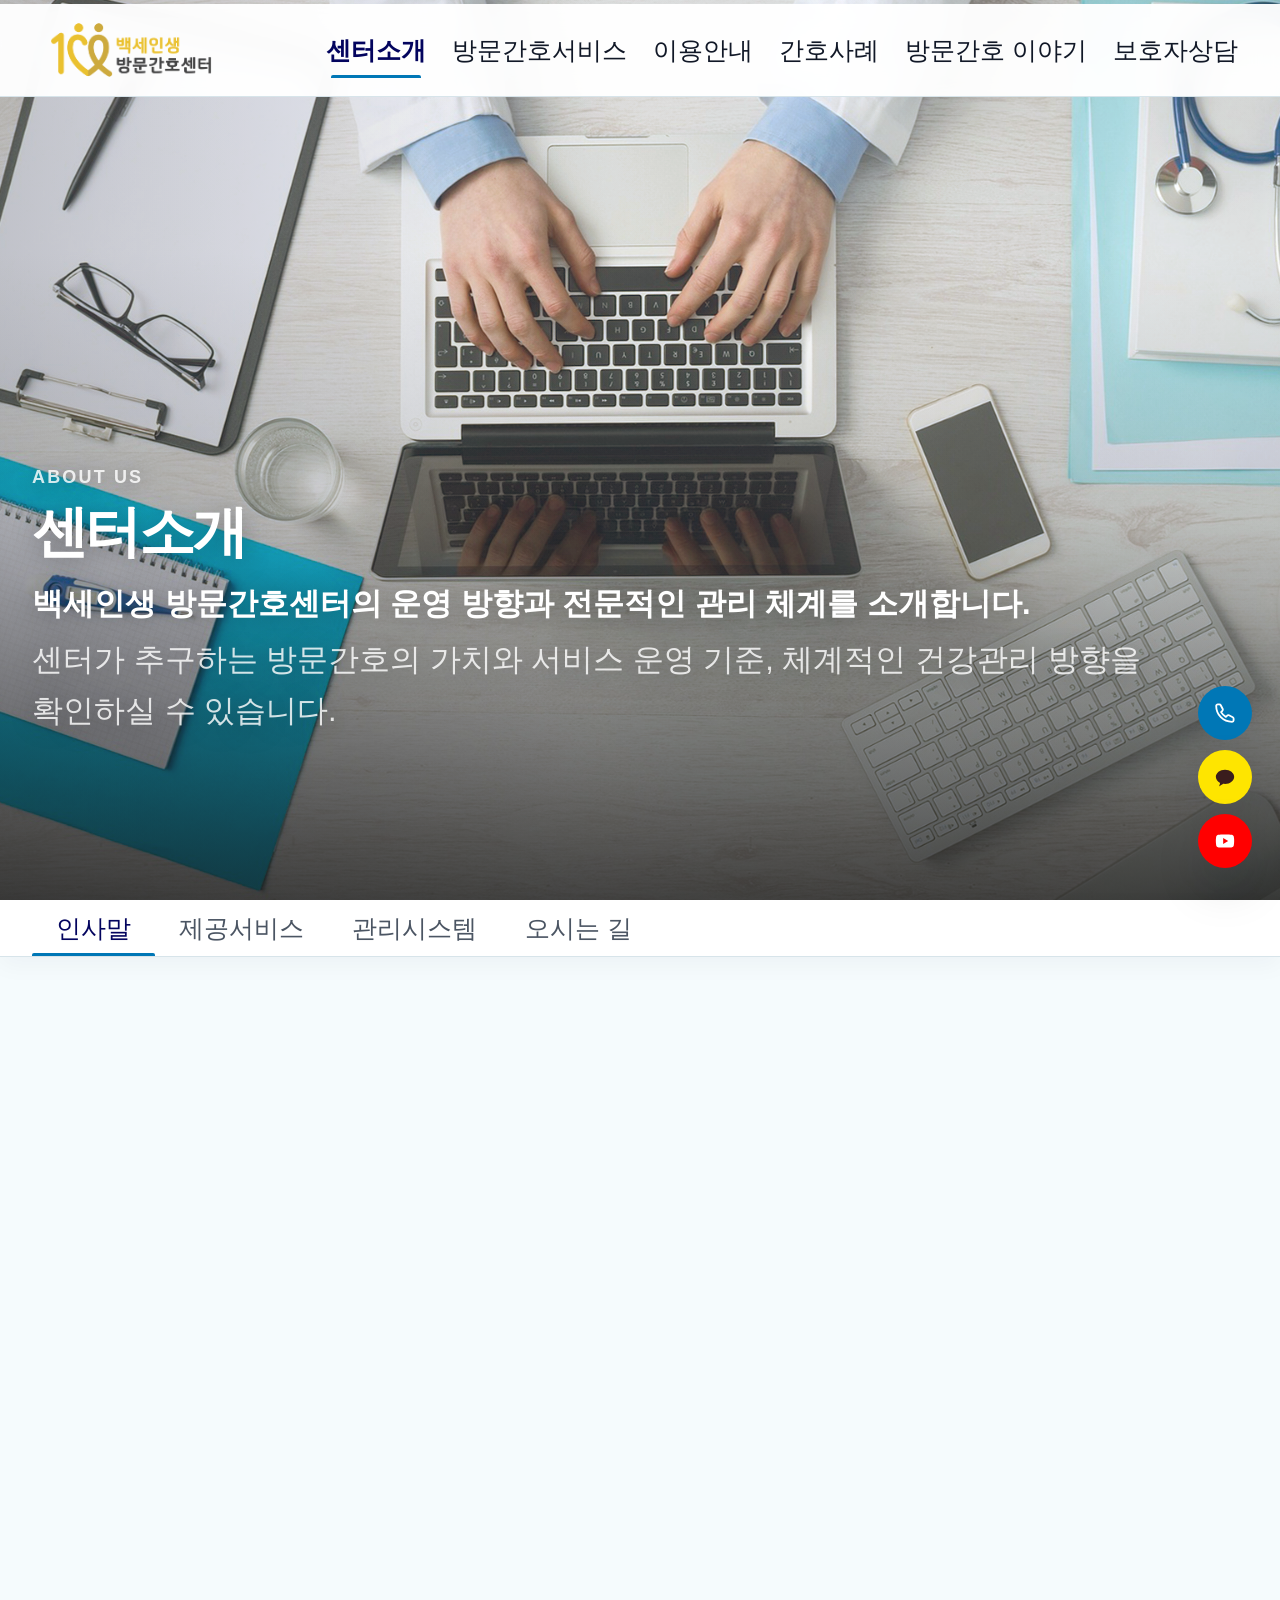
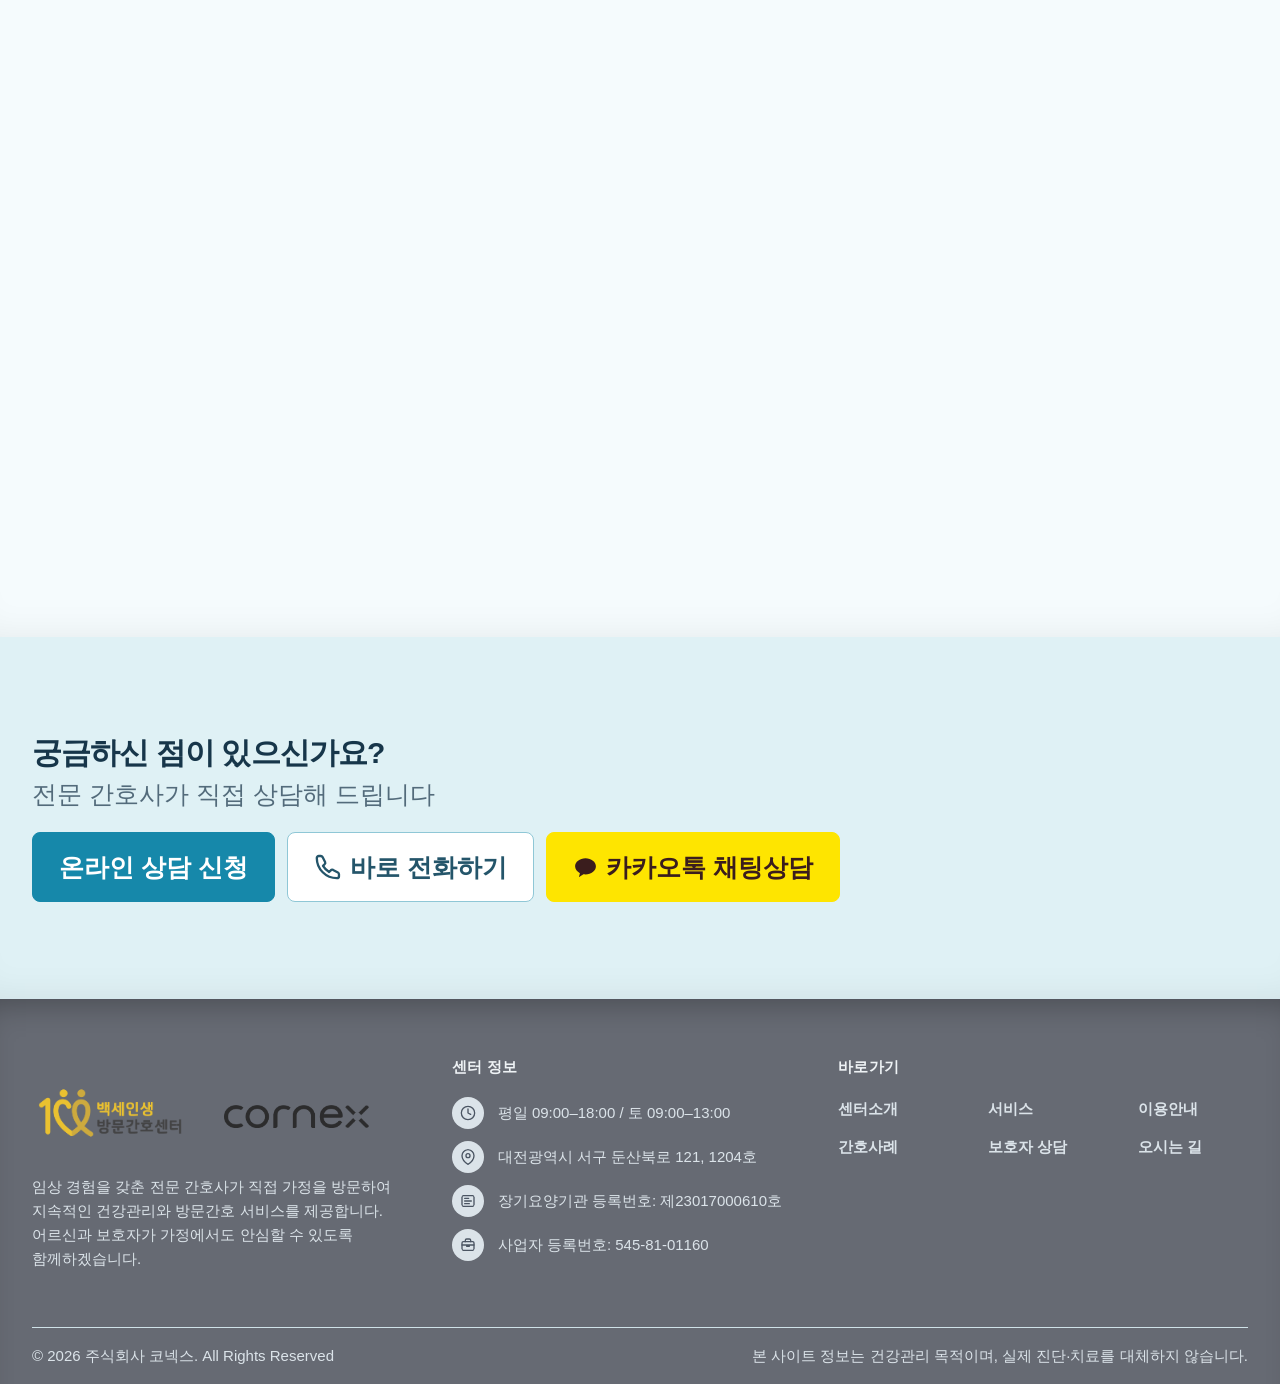
==== commit 044e5095: "Rework mobile layouts across all pages and refresh photo assets Simplify mobile card grids, tables, " ====
--- a/about.html
+++ b/about.html
@@ -10,7 +10,7 @@
   <link href="https://fonts.googleapis.com/css2?family=Noto+Sans+KR:wght@300;400;500;700;800&display=swap" rel="stylesheet">
   <link rel="stylesheet" href="css/style.css?v=20260904-r5">
   <link rel="stylesheet" href="css/about.css?v=20260824-r29">
-  <link rel="stylesheet" href="css/consistency.css?v=20260904-r29">
+  <link rel="stylesheet" href="css/consistency.css?v=20260905-r186">
   <meta http-equiv="Content-Security-Policy" content="default-src 'self'; script-src 'self' 'unsafe-inline' https://ssl.daumcdn.net https://*.daumcdn.net https://*.kakaocdn.net; style-src 'self' https://fonts.googleapis.com https://*.daumcdn.net https://*.kakaocdn.net; font-src https://fonts.gstatic.com; img-src 'self' https://*.daumcdn.net https://*.daum.net https://*.kakaocdn.net https://*.kakao.com; connect-src 'self' https://*.daumcdn.net https://*.daum.net https://*.kakaocdn.net https://*.kakao.com; frame-src https://*.daum.net; object-src 'none'; base-uri 'self'; form-action 'self'; upgrade-insecure-requests;">
 </head>
 <body data-page="about">
@@ -132,7 +132,7 @@
                 <tr>
                   <th scope="row">주요 업무</th>
                   <td class="highlight">건강상태 관찰 및 의료적 건강관리</td>
-                  <td>일상생활 지원 (식사·위생·이동)</td>
+                  <td>일상생활 지원<br class="compare-mobile-break">(식사·위생·이동)</td>
                 </tr>
                 <tr>
                   <th scope="row">상처·욕창 관리</th>
@@ -257,7 +257,7 @@
             <div class="sys-feat-icon">
               <svg width="24" height="24" viewBox="0 0 24 24" fill="none" stroke="currentColor" stroke-width="2" stroke-linecap="round" stroke-linejoin="round" aria-hidden="true"><path d="M4 19.5A2.5 2.5 0 016.5 17H20"/><path d="M6.5 2H20v20H6.5A2.5 2.5 0 014 19.5v-15A2.5 2.5 0 016.5 2z"/><path d="M9 7h7M9 11h7"/></svg>
             </div>
-            <h3>교육 시스템</h3>
+            <h3><span class="sys-feat-mobile-prefix">정기 </span>교육 시스템</h3>
             <ul class="sys-feat-list">
               <li>정기 임상 교육</li>
               <li>응급상황 대응 교육</li>
--- a/css/consistency.css
+++ b/css/consistency.css
@@ -2,6 +2,11 @@
    Site-wide consistency layer
    역할이 같은 요소는 모든 페이지에서 같은 크기와 간격을 사용한다.
    ============================================================ */
+
+/* 모바일 전용 줄바꿈 — 데스크탑에서는 항상 숨김 (아래 각 미디어쿼리에서 mobile 시 표시) */
+body[data-page="service"] br.m-break-vital {
+  display: none;
+}
 
 :root {
   /* 전 페이지 3단 텍스트 크기 — 이 세 값만 사용한다 */
@@ -105,6 +110,14 @@
 .site-header .header-inner { height: 92px; }
 .main-nav a { font-size: var(--text-body); line-height: 1.3; padding: 8px 10px; }
 
+/* 확대된 내비게이션 텍스트는 폭이 좁은 데스크톱/태블릿(약 1120px 이하)에서
+   헤더 밖으로 밀려나 가로 스크롤을 유발하므로, 이 구간에서는 모바일과 동일한
+   햄버거 메뉴로 전환한다 (768px 이하 규칙과 별개로 추가). */
+@media (min-width: 769px) and (max-width: 1120px) {
+  .main-nav, .header-cta { display: none !important; }
+  .hamburger { display: flex !important; margin-left: auto; }
+}
+
 /* 모든 서브페이지의 시작 영역 */
 .page-header {
   min-height: 360px;
@@ -380,17 +393,28 @@
 
 @media (max-width: 768px) {
   :root {
-    --text-title: clamp(28px, 8vw, 34px);
-    --text-subtitle: clamp(20px, 6vw, 24px);
-    --text-body: 16px;
-    --type-page-title: clamp(32px, 9vw, 36px);
-    --type-section-title: clamp(26px, 7vw, 30px);
-    --type-card-title: 22px;
-    --type-body: 1rem;
+    /* Mobile typography — unified 3-tier system.
+       LEVEL 1 28px·1.25 / LEVEL 2 18px·1.4 / LEVEL 3 15px·1.6 */
+    --text-title: 28px;
+    --text-subtitle: 18px;
+    --text-body: 15px;
+    --type-page-title: 28px;
+    --type-section-title: 18px;
+    --type-card-title: 18px;
+    --type-body: 15px;
     --gutter: 32px;
     --icon-lg: 30px;
     --icon-md: 24px;
     --icon-sm: 20px;
+    /* Section rhythm is tighter on mobile — desktop's 88px top+bottom
+       (176px per section) is what makes pages feel needlessly long. */
+    --space-section-mobile: 56px;
+    --space-section-medium: 56px;
+    --space-section: 64px;
+    /* Mobile cards are compact by default — never inherit the desktop
+       32px card padding or the desktop 24px grid gap. */
+    --card-padding: 16px;
+    --grid-gap: 12px;
   }
   .container,
   .container-wide { width: min(calc(100% - var(--gutter)), var(--container-max)); }
@@ -406,11 +430,6 @@
     padding-top: var(--space-section-mobile);
     padding-bottom: var(--space-section-mobile);
   }
-  .section-header,
-  .section-head,
-  .guide-section-head,
-  .case-intro,
-  .form-head { margin-bottom: 36px; }
   :where(.about-tab, .guide-tab) { min-height: 52px; padding: 12px 14px; font-size: .9375rem; }
   .consult-form { padding: 24px 20px; }
   .cta-banner, .counseling-cta-banner { padding-block: var(--space-section-small); }
@@ -798,7 +817,7 @@
 }
 
 @media (max-width: 768px) {
-  body:not([data-page="about"]) :is(
+  body :is(
     .section-header,
     .section-head,
     .guide-section-head,
@@ -811,9 +830,12 @@
     .vital-head,
     .tube-care-text,
     .medication-head
-  ) { margin-bottom: 34px; }
-
-  body:not([data-page="about"]) :is(
+  ) { margin-bottom: 20px; }
+
+  /* Mobile typography LEVEL 2 — section titles (unified across all pages,
+     mirrors the desktop "H2 체계" list at line ~184 plus the shared
+     section-role classes so about.html matches every other page). */
+  body :is(
     .section-header,
     .section-head,
     .guide-section-head,
@@ -825,8 +847,23 @@
     .rehab-head,
     .vital-head,
     .tube-care-text,
-    .medication-head
-  ) h2 { font-size: clamp(1.875rem, 8vw, 2.125rem); }
+    .medication-head,
+    .greeting-text,
+    .compare-wrap,
+    .service-icons-wrap,
+    .system-header,
+    .location-info
+  ) h2,
+  .guide-detail-title,
+  .board-intro h2 { font-size: 18px !important; line-height: 1.4 !important; }
+
+  /* Mobile typography LEVEL 3 — section description copy */
+  body :is(
+    .section-header,
+    .section-head,
+    .guide-section-head
+  ) p,
+  .section-sub { font-size: 15px !important; line-height: 1.6 !important; }
 
   body[data-page="guide"] .guide-panel .process-steps { grid-template-columns: 1fr; }
   body[data-page="case"] .case-card { grid-template-columns: 1fr; }
@@ -1541,6 +1578,18 @@
   }
 }
 
+@media (max-width: 768px) {
+  body[data-page="index"] .home-service-card {
+    min-height: 0;
+    gap: 8px;
+  }
+
+  body[data-page="index"] .home-choice-link {
+    padding: 16px;
+    gap: 12px;
+  }
+}
+
 @media (max-width: 600px) {
   body[data-page="index"] .home-services {
     padding: var(--space-section-small) 0;
@@ -1571,14 +1620,57 @@
     flex: 0 0 auto;
     white-space: nowrap;
     font-size: 18px !important;
-    line-height: 1.45 !important;
+    line-height: 1.4 !important;
   }
 
   body[data-page="index"] .home-service-card p {
     min-width: 0;
     flex: 1 1 auto;
-    font-size: 14px !important;
-    line-height: 1.5 !important;
+    font-size: 15px !important;
+    line-height: 1.6 !important;
+  }
+}
+
+@media (max-width: 600px) {
+  body[data-page="index"] .home-services .container {
+    width: min(calc(100% - 32px), var(--container-max));
+  }
+
+  body[data-page="index"] .home-services-grid {
+    grid-template-columns: repeat(4, minmax(0, 1fr));
+    gap: 8px;
+  }
+
+  body[data-page="index"] .home-service-card {
+    aspect-ratio: 1;
+    align-items: center;
+    justify-content: center;
+    gap: 4px;
+    padding: 4px;
+    border-radius: 8px;
+    text-align: center;
+  }
+
+  body[data-page="index"] .home-service-card p {
+    display: none;
+  }
+
+  body[data-page="index"] .home-service-icon {
+    width: 24px;
+    height: 24px;
+    flex-shrink: 0;
+    border-radius: 8px;
+  }
+
+  body[data-page="index"] .home-service-icon svg {
+    width: 18px;
+    height: 18px;
+  }
+
+  body[data-page="index"] .home-service-card h3 {
+    font-size: 15px !important;
+    line-height: 1.25 !important;
+    overflow-wrap: anywhere;
   }
 }
 
@@ -1617,6 +1709,8 @@
 @media (max-width: 900px) {
   body[data-page="index"] .home-hero-inner {
     min-height: 0;
+    align-items: flex-end;
+    padding-bottom: 64px;
   }
 
   body[data-page="index"] .home-hero-intro {
@@ -1655,7 +1749,7 @@
   }
 
   body[data-page="index"] .home-hero-background video {
-    object-position: 58% center;
+    object-position: center center;
   }
 
   body[data-page="index"] .home-hero-background::after {
@@ -1675,9 +1769,53 @@
   }
 
   body[data-page="index"] .home-hero-message > p {
+    margin-top: 14px;
     font-size: 1rem;
     line-height: 1.65;
   }
+
+  body[data-page="index"] .home-hero-intro h1 {
+    margin-top: 10px;
+  }
+
+  body[data-page="index"] .home-hero-actions {
+    margin-top: 18px;
+  }
+
+  /* 인사말: 장기요양기관 등록 항목을 종합병원 임상현장 항목보다 앞으로 (모바일만) */
+  body[data-page="about"] #tab-greeting .stats-bar .stat-item:first-child {
+    order: 2;
+  }
+
+  body[data-page="about"] #tab-greeting .stats-bar .stat-item:last-child {
+    order: 1;
+  }
+
+  body[data-page="about"] #tab-greeting .stats-bar .stat-divider {
+    order: 1;
+  }
+
+  /* 방문간호와 방문요양의 차이 표: 구분 열 숨김 */
+  body[data-page="about"] .compare-table .compare-col-label,
+  body[data-page="about"] .compare-table .compare-th-blank,
+  body[data-page="about"] .compare-table tbody th[scope="row"] {
+    display: none;
+  }
+
+  /* "일상생활 지원 (식사·위생·이동)"을 "방문간호" 셀과 두 줄로 높이 맞춤 */
+  body[data-page="about"] .compare-table br.compare-mobile-break {
+    display: block !important;
+  }
+
+  /* 관리시스템 1~5 아이콘: 원이 작아진 만큼 세로선(칸) 가운데로 좌우 정렬 + 크기 축소 */
+  body[data-page="about"] #tab-system .system-step-num {
+    width: 52px;
+    height: 52px;
+    justify-self: center;
+    text-align: center;
+    text-indent: 0;
+  }
+
 
   body[data-page="index"] .home-hero-copy .section-tag,
   body[data-page="index"] .home-hero-message > p,
@@ -1690,12 +1828,17 @@
   }
 
   body[data-page="index"] .home-hero-actions {
-    flex-direction: column;
+    flex-direction: row;
+    flex-wrap: nowrap;
   }
 
   body[data-page="index"] .home-hero-actions .btn {
-    width: 100%;
+    flex: 1 1 0;
+    width: auto;
     min-width: 0;
+    padding-left: 8px;
+    padding-right: 8px;
+    white-space: nowrap;
   }
 
   body[data-page="index"] .home-proof-grid {
@@ -2315,6 +2458,7 @@
   }
 }
 
+
 /* Center introduction */
 body[data-page="about"] .about-panel { padding-block: var(--space-section-medium); }
 body[data-page="about"] .about-panel h2 {
@@ -2365,6 +2509,12 @@
   font-size: 25px !important;
   font-weight: 800 !important;
   line-height: 1 !important;
+}
+@media (max-width: 768px) {
+  body[data-page="about"] #tab-system .system-step-num {
+    font-size: 18px !important;
+    font-weight: 400 !important;
+  }
 }
 body[data-page="about"] .location-list strong {
   color: #243B4A !important;
@@ -2622,7 +2772,10 @@
 }
 
 @media (max-width: 600px) {
+  /* Below 600px a 2-col overview card (50-75 char description) wraps to
+     6+ lines per column and reads worse than a single, shorter column. */
   body[data-page="service"] .svc-cards-grid,
+  body[data-page="about"] .service-icons-wrap .svc-cards-grid,
   body[data-page="index"] .home-services-grid { grid-template-columns: 1fr; }
   body[data-page="service"] .svc-card,
   body[data-page="index"] .home-service-card { min-height: 0; }
@@ -2731,7 +2884,9 @@
   line-height: 1.3 !important;
 }
 
-:root { --card-padding: 32px; }
+@media (min-width: 769px) {
+  :root { --card-padding: 32px; }
+}
 
 /* ============================================================
    푸터 전용 — 완전 재설계된 마크업(footer-main/footer-desc/footer-col-*)
@@ -3815,33 +3970,41 @@
 
   body .page-header.page-image-hero > .container {
     width: calc(100% - 32px) !important;
-    min-height: 480px;
-  }
-
+    min-height: 0;
+  }
+
+  /* 헤더 내용을 아래쪽부터 시작하도록 배치 */
+  body .page-header.page-image-hero {
+    align-items: flex-end;
+  }
+
+  /* Mobile typography LEVEL 1 — page title */
   body .page-header.page-image-hero h1 {
-    margin-bottom: 10px;
-    font-size: clamp(42px, 11vw, 54px) !important;
+    margin-bottom: 8px;
+    font-size: 24px !important;
+    line-height: 1.25 !important;
   }
 
   body .page-header.page-image-hero .section-tag {
-    font-size: 20px !important;
-  }
-
+    font-size: 13px !important;
+  }
+
+  /* Mobile typography LEVEL 3 — page intro copy */
   body .page-header.page-image-hero .page-header-desc,
   body .page-header.page-image-hero > .container > p:last-child {
-    font-size: 1.5rem !important;
-    line-height: 1.6 !important;
+    font-size: 13px !important;
+    line-height: 1.55 !important;
   }
 
   body .page-header.page-image-hero .page-header-desc strong {
-    font-size: 1.5rem !important;
-    line-height: 1.5 !important;
+    font-size: 13px !important;
+    line-height: 1.55 !important;
   }
 
   body .page-header.page-image-hero .page-header-desc span {
     margin-top: 5px;
-    font-size: 1.5rem !important;
-    line-height: 1.6 !important;
+    font-size: 13px !important;
+    line-height: 1.55 !important;
   }
 
   body .page-header.page-image-hero .page-header-desc-break {
@@ -3851,7 +4014,7 @@
 
 @media (max-width: 768px) and (max-height: 680px) {
   body .page-header.page-image-hero {
-    align-items: flex-start;
+    align-items: flex-end;
   }
 
   body .page-header.page-image-hero > .container {
@@ -4110,15 +4273,8 @@
 }
 
 @media (max-width: 860px) {
-  body[data-page="guide"] #tab-nursing .guide-nursing-list,
   body[data-page="guide"] #tab-directive .guide-directive-flow {
     grid-template-columns: 1fr;
-  }
-
-  body[data-page="guide"] #tab-nursing .guide-nursing-item,
-  body[data-page="guide"] #tab-nursing .guide-nursing-item:nth-child(odd) {
-    grid-column: auto;
-    border-right: 0;
   }
 
   body[data-page="guide"] #tab-directive .guide-directive-arrow {
@@ -4170,20 +4326,76 @@
 
 }
 
+@media (max-width: 768px) {
+  /* 모바일 전용: 등급별 안내 표와 동일한 스타일 — 번호 | 제목·내용, 행 구분선만 */
+  body[data-page="guide"] #tab-nursing .guide-nursing-list {
+    display: block;
+    margin-top: 24px;
+    border: 0;
+    background: transparent;
+  }
+
+  body[data-page="guide"] #tab-nursing .guide-nursing-item {
+    display: grid;
+    grid-template-columns: 40px minmax(0, 1fr);
+    gap: 0 18px;
+    align-items: center;
+    min-height: 0;
+    padding: 12px 0;
+    border: 0;
+    border-bottom: 1px solid var(--color-border);
+    background: transparent;
+  }
+
+  body[data-page="guide"] #tab-nursing .guide-nursing-item:last-child {
+    border-bottom: 0;
+  }
+
+  body[data-page="guide"] #tab-nursing .guide-nursing-item:nth-child(odd) {
+    border-right: 0;
+    border-left: 0;
+  }
+
+  body[data-page="guide"] #tab-nursing .guide-nursing-item > div {
+    display: block;
+  }
+
+  body[data-page="guide"] #tab-nursing .guide-nursing-num {
+    display: flex;
+    align-items: center;
+    justify-content: flex-start;
+    width: auto;
+    height: auto;
+    padding: 0;
+    border: 0;
+    border-radius: 0;
+    background: transparent;
+    color: var(--color-primary-dark);
+    font-size: 13px;
+    font-weight: 800;
+  }
+
+  body[data-page="guide"] #tab-nursing .guide-nursing-item h4 {
+    margin: 0 0 2px;
+    font-size: 13px;
+    font-weight: 700;
+    line-height: 1.4;
+    word-break: keep-all;
+  }
+
+  body[data-page="guide"] #tab-nursing .guide-nursing-item h4 .guide-nursing-nowrap {
+    white-space: nowrap;
+  }
+
+  body[data-page="guide"] #tab-nursing .guide-nursing-item p {
+    margin: 0;
+    font-size: 13px;
+    line-height: 1.45;
+    word-break: keep-all;
+  }
+}
+
 @media (max-width: 560px) {
-  body[data-page="guide"] #tab-nursing .guide-nursing-item {
-    grid-template-columns: 52px minmax(0, 1fr);
-    gap: 16px;
-    min-height: 0;
-    padding: 24px 18px;
-  }
-
-  body[data-page="guide"] #tab-nursing .guide-nursing-num {
-    width: 52px;
-    height: 52px;
-    font-size: 16px;
-  }
-
   body[data-page="guide"] #tab-directive .guide-directive-step {
     padding: 24px 20px;
   }
@@ -4406,12 +4618,6 @@
   }
 }
 
-@media (max-width: 600px) {
-  body[data-page="about"] .service-icons-wrap .svc-cards-grid {
-    grid-template-columns: 1fr;
-  }
-}
-
 /* Mobile layout contract: keep the existing DOM, but give every page the same
    viewport-safe sizing and let component rules own their internal typography. */
 @media (max-width: 768px) {
@@ -4442,8 +4648,80 @@
 
   .site-header .logo-image {
     width: auto;
-    height: 72px;
-    max-height: 72px;
+    height: 96px;
+    max-height: 96px;
+    margin-left: -8px;
+  }
+
+  /* 모바일 메뉴: 오른쪽 슬라이드 패널 대신, 헤더 아래로 펼쳐지는
+     가로 한 줄(6개) 드롭다운으로 변경. 대표 전화번호/온라인 상담 신청하기는 숨김 */
+  .mobile-nav {
+    position: fixed;
+    top: var(--mobile-header-height);
+    right: 0;
+    left: 0;
+    width: 100%;
+    height: auto;
+    max-height: 130px;
+    padding: 10px 8px;
+    margin: 0;
+    overflow: hidden;
+    background: var(--white, #fff);
+    box-shadow: 0 8px 20px rgba(0, 0, 0, .08);
+    opacity: 0;
+    transform: translateY(-6px);
+    visibility: hidden;
+    pointer-events: none;
+    transition: opacity .18s ease, transform .18s ease, visibility .18s;
+    will-change: opacity, transform;
+    z-index: 999;
+  }
+
+  .mobile-nav.open {
+    opacity: 1;
+    transform: translateY(0);
+    visibility: visible;
+    pointer-events: auto;
+  }
+
+  .mobile-nav ul {
+    display: grid;
+    grid-template-columns: repeat(3, minmax(0, 1fr));
+    width: 100%;
+    gap: 4px 4px;
+  }
+
+  .mobile-nav ul li {
+    min-width: 0;
+    overflow: hidden;
+  }
+
+  .mobile-nav a {
+    display: block;
+    width: 100%;
+    text-align: center;
+    padding: 10px 2px;
+    font-size: 11px;
+    line-height: 1.2;
+    white-space: nowrap;
+    overflow: hidden;
+    text-overflow: ellipsis;
+    border-bottom: 0;
+  }
+
+  .mobile-nav-contact {
+    display: none !important;
+  }
+
+  /* 상시 플로팅 버튼: 전화만 남기고 카카오톡·유튜브 숨김 */
+  .fixed-cta-kakao,
+  .fixed-cta-youtube {
+    display: none !important;
+  }
+
+  /* 전화 버튼만 남았으니 위치를 아래로 */
+  .fixed-cta {
+    bottom: 24px !important;
   }
 
   .main-nav,
@@ -4459,9 +4737,12 @@
   }
 
   .mobile-nav {
-    width: min(320px, calc(100vw - 24px));
+    width: 100%;
     max-width: 100vw;
-    padding: calc(var(--mobile-header-height) + 12px) 16px 24px;
+  }
+
+  .mobile-nav.open {
+    padding: 10px 8px;
   }
 
   .about-tab-wrap,
@@ -4499,8 +4780,8 @@
   body[data-page="guide"] #tab-grade .grade-card p,
   .guide-case-row p,
   .guide-case-text-link {
-    white-space: normal;
-    overflow-wrap: anywhere;
+    white-space: nowrap;
+    text-overflow: ellipsis;
   }
 
   .compare-table-wrap {
@@ -4510,11 +4791,6 @@
   }
 
   .compare-table { min-width: 680px; }
-
-  body[data-page="service"] .svc-cards-grid,
-  body[data-page="about"] .service-icons-grid {
-    grid-template-columns: 1fr;
-  }
 
   body[data-page="counseling"] .info-text {
     grid-template-columns: minmax(72px, 88px) minmax(0, 1fr);
@@ -4546,7 +4822,7 @@
 
 /* Mobile information cards use the same reading scale as page text. */
 @media (max-width: 768px) {
-  body[data-page] :is(
+  body[data-page]:not([data-page="service"]):not([data-page="about"]) :is(
     .service-feat, .case-preview-card, .svc-card, .case-card, .process-card,
     .target-card, .doc-card, .benefit-item, .system-card, .consult-form,
     .info-card, .consult-process, .consult-notice, .chronic-step, .stage-item,
@@ -4555,12 +4831,12 @@
     .faq-item, .target-list li, .home-service-card, .board-card-body,
     .grade-card
   ) :is(p, li, span) {
-    font-size: 16px !important;
+    font-size: 15px !important;
     line-height: 1.6 !important;
     letter-spacing: 0 !important;
   }
 
-  body[data-page] :is(
+  body[data-page]:not([data-page="service"]):not([data-page="about"]) :is(
     .service-feat, .case-preview-card, .svc-card, .case-card, .process-card,
     .target-card, .doc-card, .benefit-item, .system-card, .consult-form,
     .info-card, .consult-process, .consult-notice, .chronic-step, .stage-item,
@@ -4569,7 +4845,7 @@
     .faq-item, .target-list li, .home-service-card, .board-card-body,
     .grade-card
   ) :is(h3, h4, strong, b) {
-    font-size: 20px !important;
+    font-size: 18px !important;
     line-height: 1.4 !important;
     letter-spacing: 0 !important;
   }
@@ -4580,7 +4856,7 @@
     .guide-target-group-description,
     .guide-target-group-item span
   ) {
-    font-size: 16px !important;
+    font-size: 15px !important;
     line-height: 1.6 !important;
     letter-spacing: 0 !important;
   }
@@ -4589,7 +4865,7 @@
     .guide-target-core h3,
     .guide-target-group-item h4
   ) {
-    font-size: 20px !important;
+    font-size: 18px !important;
     line-height: 1.4 !important;
     letter-spacing: 0 !important;
   }
@@ -4598,7 +4874,7 @@
 @media (max-width: 768px) {
   body[data-page="guide"] #tab-target .guide-detail-head h2,
   body[data-page="guide"] #tab-target .guide-target-general-title {
-    font-size: 22px !important;
+    font-size: 18px !important;
     line-height: 1.4 !important;
     letter-spacing: 0 !important;
   }
@@ -4616,7 +4892,7 @@
   body[data-page="guide"] #tab-target .guide-target-group-summary,
   body[data-page="guide"] #tab-target .guide-target-group-item h4 {
     font-size: 18px !important;
-    line-height: 1.45 !important;
+    line-height: 1.4 !important;
     letter-spacing: 0 !important;
   }
 
@@ -4626,7 +4902,7 @@
     .guide-target-group-item p,
     .guide-target-group-description
   ) {
-    font-size: 16px !important;
+    font-size: 15px !important;
     line-height: 1.6 !important;
     letter-spacing: 0 !important;
   }
@@ -4660,13 +4936,13 @@
   body[data-page="guide"] #tab-faq .guide-faq-callout h3,
   body[data-page="guide"] #tab-faq .guide-faq-question-copy {
     font-size: 18px !important;
-    line-height: 1.45 !important;
+    line-height: 1.4 !important;
     letter-spacing: 0 !important;
   }
 
   body[data-page="guide"] #tab-faq .guide-faq-callout p,
   body[data-page="guide"] #tab-faq .guide-faq-answer-panel p {
-    font-size: 16px !important;
+    font-size: 15px !important;
     line-height: 1.6 !important;
     letter-spacing: 0 !important;
   }
@@ -4716,7 +4992,7 @@
   }
 
   body:is([data-page="about"], [data-page="guide"]) .page-header.page-image-hero > .container {
-    min-height: 480px;
+    min-height: 0;
   }
 }
 
@@ -4744,16 +5020,6 @@
     width: 100%;
     min-width: 0;
     white-space: normal;
-  }
-
-  body[data-page="guide"] .cta-banner-text h2 {
-    font-size: 20px !important;
-    line-height: 1.4 !important;
-  }
-
-  body[data-page="guide"] .cta-banner-text p {
-    font-size: 16px !important;
-    line-height: 1.6 !important;
   }
 }
 
@@ -4852,25 +5118,29 @@
     white-space: normal;
   }
 
+  /* 사례 중심 월례 회의 / 감염관리 원칙 / 교육 시스템: 아이콘+제목만, 3개 한 줄, 중앙 정렬 */
   body[data-page="about"] #tab-system .system-features {
-    grid-template-columns: 1fr;
-    gap: 16px;
+    grid-template-columns: repeat(3, minmax(0, 1fr));
+    gap: 8px;
     max-width: 100%;
   }
 
   body[data-page="about"] #tab-system .sys-feat-item {
+    display: flex;
+    flex-direction: column;
+    align-items: center;
     width: 100%;
     height: auto;
     min-height: 0;
     aspect-ratio: auto;
-    padding: 16px;
+    padding: 14px 4px;
     justify-content: flex-start;
   }
 
   body[data-page="about"] #tab-system .sys-feat-icon {
     width: 40px;
     height: 40px;
-    margin-bottom: 8px;
+    margin: 0 auto 8px;
   }
 
   body[data-page="about"] #tab-system .sys-feat-icon svg {
@@ -4879,20 +5149,15 @@
   }
 
   body[data-page="about"] #tab-system .sys-feat-item h3 {
-    font-size: 18px !important;
-    line-height: 1.45 !important;
-  }
-
-  body[data-page="about"] #tab-system .sys-feat-list li,
-  body[data-page="about"] #tab-system .sys-feat-item p {
-    font-size: 16px !important;
-    line-height: 1.6 !important;
-    white-space: normal;
+    margin: 0;
+    font-size: 12px !important;
+    line-height: 1.3 !important;
+    text-align: center;
+    word-break: keep-all;
   }
 
   body[data-page="about"] #tab-system .sys-feat-list {
-    gap: 4px;
-    margin-top: 10px;
+    display: none;
   }
 
   body[data-page="about"] .cta-banner-inner {
@@ -4918,16 +5183,6 @@
     width: 100%;
     min-width: 0;
     white-space: normal;
-  }
-
-  body[data-page="about"] .cta-banner-text h2 {
-    font-size: 20px !important;
-    line-height: 1.4 !important;
-  }
-
-body[data-page="about"] .cta-banner-text p {
-    font-size: 16px !important;
-    line-height: 1.6 !important;
   }
 }
 
@@ -4941,25 +5196,6 @@
   line-height: 1.6 !important;
 }
 
-@media (max-width: 600px) {
-  body[data-page="index"] .home-service-card h3 {
-    font-size: 18px !important;
-    line-height: 1.45 !important;
-    white-space: nowrap;
-  }
-
-  body[data-page="index"] .home-services .home-service-card h3 {
-    font-size: 18px !important;
-    line-height: 1.45 !important;
-    white-space: nowrap;
-  }
-
-  body[data-page="index"] .home-services .home-service-card p {
-    font-size: 14px !important;
-    line-height: 1.5 !important;
-  }
-}
-
 @media (max-width: 768px) {
   body[data-page="case"] .case-row {
     gap: 20px;
@@ -4970,23 +5206,46 @@
     gap: 12px;
   }
 
-  body[data-page="case"] .case-row-content h3 {
-    font-size: 20px !important;
-    line-height: 1.45 !important;
+  body[data-page="case"] .case-row-content h3,
+  body[data-page="case"] .case-section h4 {
+    font-size: 18px !important;
+    line-height: 1.4 !important;
     letter-spacing: 0 !important;
   }
 
-  body[data-page="case"] .case-section h4,
   body[data-page="case"] .case-index,
   body[data-page="case"] .case-meta span {
-    font-size: 16px !important;
+    font-size: 14px !important;
     line-height: 1.5 !important;
   }
 
   body[data-page="case"] .case-section p,
   body[data-page="case"] .case-process-list li,
   body[data-page="case"] .case-takeaway {
-    font-size: 16px !important;
+    font-size: 15px !important;
+    line-height: 1.6 !important;
+  }
+
+  /* Opening statement reads as this page's primary heading (LEVEL 1) */
+  body[data-page="case"] .case-opening-hero h2 {
+    font-size: 28px !important;
+    line-height: 1.25 !important;
+  }
+
+  body[data-page="case"] .case-opening-lead {
+    font-size: 15px !important;
+    line-height: 1.6 !important;
+  }
+
+  body[data-page="case"] .case-role-heading h3,
+  body[data-page="case"] .case-stories-heading h3 {
+    font-size: 18px !important;
+    line-height: 1.4 !important;
+  }
+
+  body[data-page="case"] .case-role-copy p,
+  body[data-page="case"] .case-stories-copy p {
+    font-size: 15px !important;
     line-height: 1.6 !important;
   }
 
@@ -5050,16 +5309,6 @@
     min-width: 0;
     white-space: normal;
   }
-
-  body[data-page="service"] .cta-banner-text h2 {
-    font-size: 20px !important;
-    line-height: 1.4 !important;
-  }
-
-  body[data-page="service"] .cta-banner-text p {
-    font-size: 16px !important;
-    line-height: 1.6 !important;
-  }
 }
 
 @media (max-width: 768px) {
@@ -5068,3 +5317,1404 @@
     line-height: 1.6 !important;
   }
 }
+
+@media (max-width: 600px) {
+  body[data-page="index"] .home-services-grid {
+    grid-template-columns: repeat(4, minmax(0, 1fr)) !important;
+    gap: 10px;
+    grid-auto-rows: auto;
+  }
+
+  /* 카드 전체가 색 채워진 타일 — 아이콘과 텍스트 모두 타일 안에 배치 */
+  body[data-page="index"] .home-service-card {
+    flex-direction: column;
+    align-items: center;
+    justify-content: center;
+    width: 100%;
+    min-width: 0;
+    min-height: 0;
+    overflow: hidden;
+    aspect-ratio: 1 / 1;
+    padding: 6px 4px;
+    border: none;
+    border-radius: 14px;
+    background: var(--color-primary-soft);
+    gap: 6px;
+  }
+
+  body[data-page="index"] .home-service-card:hover {
+    transform: none;
+    border: none;
+    box-shadow: none;
+  }
+
+  body[data-page="index"] .home-service-card.home-service-card-guide {
+    background: var(--blue-gray);
+  }
+
+  body[data-page="index"] .home-service-icon {
+    width: 40%;
+    height: auto;
+    aspect-ratio: 1 / 1;
+    border-radius: 0;
+    background: transparent;
+  }
+
+  body[data-page="index"] .home-service-icon svg {
+    width: 100%;
+    height: 100%;
+  }
+
+  body[data-page="index"] .home-service-card h3 {
+    width: 100%;
+    min-width: 0;
+    margin: 0;
+    height: auto;
+    min-height: 0;
+    overflow: visible;
+    font-size: clamp(9px, 2.5vw, 15px) !important;
+    line-height: 1.25 !important;
+    letter-spacing: -.02em;
+    white-space: nowrap;
+    overflow-wrap: normal;
+    display: block;
+    text-align: center;
+  }
+
+  body[data-page="index"] .home-main .home-services .home-services-grid .home-service-card h3 {
+    font-size: clamp(9px, 2.5vw, 15px) !important;
+  }
+}
+
+/* 데스크톱: 와상 어르신 관리 아이콘 숨김 */
+body[data-page="service"] .bedridden-item-icon {
+  display: none !important;
+}
+
+/* 와상 어르신 방문간호 상담 카드 배경색 */
+body[data-page="service"] .bedridden-grid .bedridden-item-cta {
+  background: #2196F3 !important;
+}
+
+/* 모바일: 센터소개·방문간호서비스 페이지의 서비스 카드도
+   메인 페이지와 동일한 4열 아이콘 타일 형식으로 통일 */
+@media (max-width: 600px) {
+  body[data-page="service"] .svc-cards-grid,
+  body[data-page="about"] .service-icons-wrap .svc-cards-grid {
+    grid-template-columns: repeat(4, minmax(0, 1fr)) !important;
+    gap: 10px !important;
+  }
+
+  body[data-page="service"] .svc-card,
+  body[data-page="about"] .service-icons-wrap .svc-card {
+    display: flex;
+    flex-direction: column;
+    align-items: center;
+    justify-content: center;
+    width: 100%;
+    min-width: 0;
+    min-height: 0;
+    height: auto;
+    overflow: hidden;
+    aspect-ratio: 1 / 1;
+    padding: 6px 4px;
+    border: none;
+    border-radius: 14px;
+    background: var(--color-primary-soft);
+    box-shadow: none;
+    gap: 6px;
+  }
+
+  body[data-page="service"] .svc-card:hover,
+  body[data-page="about"] .service-icons-wrap .svc-card:hover {
+    transform: none;
+    border: none;
+    box-shadow: none;
+  }
+
+  body[data-page="service"] .svc-card.svc-card-guide,
+  body[data-page="about"] .service-icons-wrap .svc-card.svc-card-guide {
+    background: var(--blue-gray);
+  }
+
+  body[data-page="service"] .svc-card p,
+  body[data-page="about"] .service-icons-wrap .svc-card p,
+  body[data-page="service"] .svc-card .svc-card-link,
+  body[data-page="about"] .service-icons-wrap .svc-card .svc-card-link {
+    display: none !important;
+  }
+
+  body[data-page="service"] .svc-card-icon,
+  body[data-page="about"] .service-icons-wrap .svc-card-icon {
+    width: 40%;
+    height: auto;
+    aspect-ratio: 1 / 1;
+    margin: 0;
+    border-radius: 0;
+    background: transparent;
+  }
+
+  body[data-page="service"] .svc-card-icon svg,
+  body[data-page="about"] .service-icons-wrap .svc-card-icon svg {
+    width: 100%;
+    height: 100%;
+  }
+
+  body[data-page="service"] .svc-card h3,
+  body[data-page="about"] .service-icons-wrap .svc-card h3 {
+    width: 100%;
+    min-width: 0;
+    margin: 0;
+    font-size: clamp(9px, 2.5vw, 15px) !important;
+    line-height: 1.25 !important;
+    letter-spacing: -.02em;
+    white-space: nowrap;
+    text-align: center;
+  }
+
+  /* Service 페이지: 모바일 카드 내용 텍스트 크기 — 본문(15px) 기준 */
+  body[data-page="service"] .stage-item :is(p, li, span, div),
+  body[data-page="service"] .chronic-step :is(p, li, span, div),
+  body[data-page="service"] .vital-step :is(p, li, span, div),
+  body[data-page="service"] .bedridden-item :is(p, li, span, div),
+  body[data-page="service"] .med-step :is(p, li, span, div),
+  body[data-page="service"] .referral-step :is(p, li, span, div),
+  body[data-page="service"] .medication-panel :is(p, li, span, div),
+  body[data-page="service"] .counseling-card :is(p, li, span, div) {
+    font-size: 15px !important;
+    line-height: 1.6 !important;
+    letter-spacing: 0 !important;
+  }
+
+  body[data-page="service"] .stage-item :is(h3, h4, strong, b),
+  body[data-page="service"] .chronic-step :is(h3, h4, strong, b),
+  body[data-page="service"] .vital-step :is(h3, h4, strong, b),
+  body[data-page="service"] .bedridden-item :is(h3, h4, strong, b),
+  body[data-page="service"] .med-step :is(h3, h4, strong, b),
+  body[data-page="service"] .referral-step :is(h3, h4, strong, b),
+  body[data-page="service"] .medication-panel :is(h3, h4, strong, b),
+  body[data-page="service"] .counseling-card :is(h3, h4, strong, b) {
+    font-size: 18px !important;
+    line-height: 1.4 !important;
+    letter-spacing: 0 !important;
+  }
+
+  /* 튜브 관리: 텍스트 블록과 카드 사이, 카드 사이 여백 축소 */
+  body[data-page="service"] .tube-care-grid {
+    gap: 20px;
+  }
+
+  body[data-page="service"] .tube-care-cards {
+    gap: 10px;
+  }
+
+  body[data-page="service"] .tube-care-text > p {
+    margin-bottom: 14px;
+  }
+
+  body[data-page="service"] .tube-care-list {
+    gap: 6px;
+    margin-bottom: 10px;
+  }
+
+  body[data-page="service"] .tube-care-notice {
+    margin-top: 10px;
+  }
+
+  /* 튜브 관리 카드: 패딩·글자 축소로 카드-내용 사이 공백 줄임 */
+  body[data-page="service"] .tube-card {
+    padding: 12px 14px;
+  }
+
+  body[data-page="service"] .tube-card h3 {
+    font-size: 14px !important;
+    line-height: 1.35 !important;
+    margin-bottom: 4px !important;
+  }
+
+  body[data-page="service"] .tube-card p {
+    font-size: 12px !important;
+    line-height: 1.45 !important;
+  }
+
+  /* 욕창 4단계 분류: 모바일에서 파란 카드(관리 내용) 숨김 */
+  body[data-page="service"] .stage-care-list {
+    display: none !important;
+  }
+
+  /* 욕창 4단계: 모바일에서 중앙 정렬 */
+  body[data-page="service"] .stage-item,
+  body[data-page="service"] .stage-item h4,
+  body[data-page="service"] .stage-item p {
+    text-align: center;
+  }
+
+  body[data-page="service"] .stage-circle {
+    margin-left: auto;
+    margin-right: auto;
+  }
+
+  /* 만성질환 관리: 모바일에서 3열 정사각형 카드 + 상세 내용 숨김 */
+  body[data-page="service"] .chronic-process {
+    grid-template-columns: repeat(3, 1fr) !important;
+    gap: 8px;
+    margin: 20px 0;
+  }
+
+  body[data-page="service"] .chronic-step {
+    display: flex;
+    flex-direction: column;
+    align-items: center;
+    justify-content: center;
+    padding: 8px 4px;
+    aspect-ratio: 1 / 1;
+    text-align: center;
+  }
+
+  body[data-page="service"] .chronic-step p {
+    display: none !important;
+  }
+
+  body[data-page="service"] .chronic-step h3 {
+    font-size: 13px !important;
+    line-height: 1.4 !important;
+    margin: 0 !important;
+    white-space: normal;
+    word-wrap: break-word;
+  }
+
+  body[data-page="service"] .chronic-step-icon {
+    width: 32px;
+    height: 32px;
+    margin-bottom: 4px;
+    background: transparent !important;
+    border-radius: 0 !important;
+    display: inline !important;
+  }
+
+  body[data-page="service"] .chronic-step-icon svg {
+    width: 100%;
+    height: 100%;
+  }
+
+  body[data-page="service"] .chronic-step-num {
+    font-size: 9px !important;
+    margin-bottom: 2px;
+  }
+
+  /* 건강상태 관찰: 모바일에서 3열 정사각형 카드 + 상세 내용 숨김 */
+  body[data-page="service"] .vital-process {
+    display: grid;
+    grid-template-columns: repeat(3, 1fr) !important;
+    gap: 8px;
+    align-items: auto;
+  }
+
+  body[data-page="service"] .vital-step {
+    flex: none;
+    min-width: 0;
+    width: 100%;
+    padding: 8px 4px;
+    aspect-ratio: 1 / 1;
+    display: flex;
+    flex-direction: column;
+    align-items: center;
+    justify-content: center;
+    box-sizing: border-box;
+    overflow: hidden;
+  }
+
+  body[data-page="service"] .vital-step p {
+    display: none !important;
+  }
+
+  body[data-page="service"] .vital-step h3 {
+    width: 100%;
+    font-size: 11px !important;
+    line-height: 1.3 !important;
+    margin: 0 !important;
+    white-space: normal;
+    word-break: keep-all;
+    overflow-wrap: anywhere;
+  }
+
+  body[data-page="service"] .vital-step-icon {
+    width: 32px;
+    height: 32px;
+    margin-bottom: 4px;
+    background: transparent !important;
+    border-radius: 0 !important;
+    display: inline !important;
+  }
+
+  body[data-page="service"] .vital-step-icon svg {
+    width: 100%;
+    height: 100%;
+  }
+
+  body[data-page="service"] .vital-step-num {
+    font-size: 9px !important;
+    margin-bottom: 2px;
+  }
+
+  body[data-page="service"] .vital-step-connector {
+    display: none !important;
+  }
+
+  body[data-page="service"] br.m-break-vital {
+    display: block;
+  }
+
+  /* 하단 "서비스에 대해 더 궁금하신가요?" 배너 숨김 */
+  body[data-page="service"] .cta-banner {
+    display: none;
+  }
+
+  /* 와상 어르신 관리: 모바일에서 4열 정사각형 카드 + 상세 내용 숨김 */
+  body[data-page="service"] .bedridden-grid {
+    grid-template-columns: repeat(4, minmax(0, 1fr)) !important;
+    gap: 8px;
+  }
+
+  body[data-page="service"] .bedridden-item {
+    min-height: 0;
+    aspect-ratio: 1 / 1;
+    padding: 8px 4px;
+    display: flex;
+    flex-direction: column;
+    align-items: center;
+    justify-content: center;
+    border-radius: 14px;
+  }
+
+  body[data-page="service"] .bedridden-item::before {
+    display: none !important;
+  }
+
+  body[data-page="service"] .bedridden-item p {
+    display: none !important;
+  }
+
+  body[data-page="service"] .bedridden-item-icon {
+    display: block !important;
+    width: 32px;
+    height: 32px;
+    margin-bottom: 4px;
+    background: transparent !important;
+  }
+
+  body[data-page="service"] .bedridden-item h3 {
+    font-size: 13px !important;
+    line-height: 1.4 !important;
+    margin: 0 !important;
+  }
+
+  body[data-page="service"] .bedridden-item:nth-child(1) h3,
+  body[data-page="service"] .bedridden-item:nth-child(5) h3,
+  body[data-page="service"] .bedridden-item:nth-child(6) h3 {
+    max-width: 50px;
+    word-wrap: break-word;
+  }
+
+  body[data-page="service"] .bedridden-item-cta {
+    aspect-ratio: 1 / 1;
+    background: transparent !important;
+  }
+
+  body[data-page="service"] .bedridden-item-cta h3 {
+    font-size: 13px !important;
+    line-height: 1.3 !important;
+    margin: 0 !important;
+  }
+
+  body[data-page="service"] .bedridden-item-cta p,
+  body[data-page="service"] .bedridden-item-cta .btn {
+    display: none !important;
+  }
+
+  body[data-page="service"] .bedridden-item-cta::before {
+    display: none !important;
+  }
+
+  body[data-page="service"] .counseling-highlight {
+    background: transparent !important;
+    border-left: none !important;
+  }
+
+  body[data-page="service"] .counseling-highlight p {
+    font-size: 14px !important;
+  }
+}
+
+/* ============================================================
+   모바일 전용: 이용대상(#tab-target) 카드 축소 — 다른 탭·페이지 영향 없음
+   ============================================================ */
+@media (max-width: 768px) {
+  body[data-page="guide"] #tab-target .guide-target-core,
+  body[data-page="guide"] #tab-target .guide-target-group,
+  body[data-page="guide"] #tab-target .guide-target-support {
+    padding: 14px 12px;
+    gap: 10px;
+  }
+
+  body[data-page="guide"] #tab-target .guide-target-core h3,
+  body[data-page="guide"] #tab-target .guide-target-support h3,
+  body[data-page="guide"] #tab-target .guide-target-group-head h3,
+  body[data-page="guide"] #tab-target .guide-target-group-item h4 {
+    font-size: 15px !important;
+    line-height: 1.35 !important;
+  }
+
+  body[data-page="guide"] #tab-target :is(
+    .guide-target-core p,
+    .guide-target-support p,
+    .guide-target-group-item p
+  ) {
+    font-size: 13px !important;
+    line-height: 1.5 !important;
+  }
+
+  body[data-page="guide"] #tab-target .guide-target-core-label,
+  body[data-page="guide"] #tab-target .guide-target-support-label {
+    font-size: 12px;
+  }
+
+  body[data-page="guide"] #tab-target .guide-target-core-icon,
+  body[data-page="guide"] #tab-target .guide-target-group-icon,
+  body[data-page="guide"] #tab-target .guide-target-support-icon {
+    width: 34px;
+    height: 34px;
+  }
+
+  body[data-page="guide"] #tab-target .guide-target-core-icon svg,
+  body[data-page="guide"] #tab-target .guide-target-group-icon svg,
+  body[data-page="guide"] #tab-target .guide-target-support-icon svg {
+    width: 18px !important;
+    height: 18px !important;
+  }
+
+  body[data-page="guide"] #tab-target .guide-target-group-head {
+    gap: 8px;
+    margin-bottom: 8px;
+  }
+
+  body[data-page="guide"] #tab-target .guide-target-group-item {
+    padding: 10px 0;
+  }
+
+  /* 일반 이용대상: 상세 항목 숨기고 카드 2개를 한 줄에 배치 */
+  body[data-page="guide"] #tab-target .guide-target-group-grid {
+    display: grid;
+    grid-template-columns: repeat(2, minmax(0, 1fr));
+    gap: 10px;
+  }
+
+  /* 카드 머리: 아이콘 위, 제목 아래 세로 배치 */
+  body[data-page="guide"] #tab-target .guide-target-group-head {
+    flex-direction: column;
+    align-items: center;
+    text-align: center;
+    gap: 8px;
+  }
+
+  body[data-page="guide"] #tab-target .guide-target-group .guide-target-group-item p {
+    display: none;
+  }
+
+  body[data-page="guide"] #tab-target .guide-target-support {
+    grid-column: 1 / -1;
+  }
+
+  /* 두 카드 상하 여백 동일하게 축소 + 내용 세로 중앙 정렬 */
+  body[data-page="guide"] #tab-target .guide-target-group {
+    display: flex;
+    flex-direction: column;
+    justify-content: center;
+    padding: 10px;
+    gap: 4px;
+  }
+
+  body[data-page="guide"] #tab-target .guide-target-group .guide-target-group-items {
+    flex: 0 0 auto;
+    margin-top: 6px;
+  }
+
+  body[data-page="guide"] #tab-target .guide-target-group .guide-target-group-item {
+    padding: 5px 0;
+  }
+
+  body[data-page="guide"] #tab-target .guide-target-group .guide-target-group-item:last-child {
+    padding-bottom: 0;
+  }
+
+  body[data-page="guide"] #tab-target .guide-target-group .guide-target-group-head {
+    margin-bottom: 4px;
+  }
+
+  /* 세 카드(간호·질환 관리, 퇴원·재활 지원, 보호자 안심 지원) 내용 중앙 정렬 */
+  body[data-page="guide"] #tab-target .guide-target-group,
+  body[data-page="guide"] #tab-target .guide-target-support {
+    text-align: center;
+  }
+
+  body[data-page="guide"] #tab-target .guide-target-support {
+    grid-template-columns: 1fr;
+    justify-items: center;
+    gap: 8px;
+  }
+
+  /* 제목 통일: 보호자 안심 지원 라벨 크기(17px) 기준 */
+  body[data-page="guide"] #tab-target .guide-target-group-head h3,
+  body[data-page="guide"] #tab-target .guide-target-support-label {
+    font-size: 17px !important;
+    line-height: 1.3 !important;
+  }
+
+  /* 상세 내용은 더 작게 */
+  body[data-page="guide"] #tab-target .guide-target-group-item h4,
+  body[data-page="guide"] #tab-target .guide-target-support h3 {
+    font-size: 13px !important;
+    line-height: 1.45 !important;
+  }
+}
+
+/* ============================================================
+   모바일 전용: 장기요양등급(#tab-grade) — 다른 탭·페이지 영향 없음
+   ============================================================ */
+@media (max-width: 768px) {
+  /* 등급별 안내와 등급 신청 방법 사이의 큰 공백(48px+48px) 축소 */
+  body[data-page="guide"] #tab-grade .guide-block {
+    padding: 28px 0;
+  }
+
+  body[data-page="guide"] #tab-grade .guide-block.is-first {
+    padding-top: 40px;
+  }
+
+  body[data-page="guide"] #tab-grade .guide-grade-scale {
+    margin-top: 20px;
+  }
+
+  /* 안내문의 flex-basis 1120px가 세로 높이로 적용돼 생기던 거대 공백 제거 */
+  body[data-page="guide"] #tab-grade .guide-grade-support p {
+    flex: 0 1 auto;
+    max-width: none;
+  }
+
+  /* 등급 목록: 등급 | 설명 한 줄 (점수는 모바일에서 숨김) */
+  body[data-page="guide"] #tab-grade .guide-grade-row {
+    grid-template-columns: 40px minmax(0, 1fr);
+    grid-template-areas: "num desc";
+    column-gap: 18px;
+    row-gap: 0;
+    align-items: center;
+    padding: 12px 0;
+  }
+
+  /* 표 텍스트 크기 통일 (13px) — 숫자와 "등급" 글자 완전 동일 */
+  body[data-page="guide"] #tab-grade .guide-grade-num,
+  body[data-page="guide"] #tab-grade .guide-grade-num small {
+    font-size: 13px !important;
+    font-weight: 800 !important;
+    line-height: 1.4 !important;
+    letter-spacing: 0 !important;
+  }
+
+  body[data-page="guide"] #tab-grade .guide-grade-desc {
+    font-size: 13px;
+    line-height: 1.45;
+  }
+
+  /* 점수는 모바일에서 표시하지 않음 */
+  body[data-page="guide"] #tab-grade .guide-grade-score {
+    display: none;
+  }
+
+  /* 등급 신청 방법: 번호+제목만 표시, 상세 내용 숨김 */
+  body[data-page="guide"] #tab-grade .guide-apply-item p {
+    display: none;
+  }
+
+  body[data-page="guide"] #tab-grade .guide-apply-flow {
+    gap: 12px;
+  }
+
+  body[data-page="guide"] #tab-grade .guide-apply-item {
+    display: flex;
+    align-items: center;
+    gap: 12px;
+    padding: 0;
+  }
+
+  body[data-page="guide"] #tab-grade .guide-apply-num {
+    margin-bottom: 0;
+    flex-shrink: 0;
+  }
+
+  body[data-page="guide"] #tab-grade .guide-apply-item h4 {
+    margin: 0;
+    font-size: 15px;
+    line-height: 1.4;
+  }
+}
+
+/* ============================================================
+   모바일 전용: 방문간호지시서 안내(#tab-directive) 3단계
+   정사각형 카드 3개 한 줄, 번호+제목만 표시 — 다른 탭 영향 없음
+   ============================================================ */
+@media (max-width: 768px) {
+  body[data-page="guide"] #tab-directive .guide-directive-flow {
+    display: grid;
+    grid-template-columns: repeat(3, minmax(0, 1fr));
+    gap: 10px;
+  }
+
+  body[data-page="guide"] #tab-directive .guide-directive-arrow {
+    display: none;
+  }
+
+  body[data-page="guide"] #tab-directive .guide-directive-step {
+    aspect-ratio: 1 / 1;
+    display: flex;
+    flex-direction: column;
+    align-items: center;
+    justify-content: center;
+    gap: 8px;
+    padding: 10px;
+    text-align: center;
+    background: var(--color-primary-soft);
+    border-color: rgba(45, 95, 113, .22);
+  }
+
+  body[data-page="guide"] #tab-directive .guide-directive-step .guide-apply-num {
+    background: #fff !important;
+  }
+
+  body[data-page="guide"] #tab-directive .guide-directive-step p {
+    display: none;
+  }
+
+  body[data-page="guide"] #tab-directive .guide-directive-step .guide-apply-num {
+    margin-bottom: 0;
+  }
+
+  body[data-page="guide"] #tab-directive .guide-directive-step h4 {
+    margin: 0;
+    font-size: 13px !important;
+    line-height: 1.35 !important;
+    word-break: keep-all;
+  }
+}
+
+/* ============================================================
+   모바일 전용: 이용요금(#tab-cost) 본인부담 비교 카드 축소
+   ============================================================ */
+@media (max-width: 768px) {
+  /* 두 카드를 한 줄(2열)로 */
+  body[data-page="guide"] #tab-cost .guide-pricing-headline {
+    grid-template-columns: repeat(2, minmax(0, 1fr));
+  }
+
+  body[data-page="guide"] #tab-cost .guide-pricing-headline-item + .guide-pricing-headline-item {
+    border-top: 0;
+    border-left: 1px solid var(--color-border);
+  }
+
+  body[data-page="guide"] #tab-cost .guide-pricing-headline-item {
+    padding: 12px 10px;
+  }
+
+  body[data-page="guide"] #tab-cost .guide-pricing-headline-item > span:not(.num) {
+    margin-bottom: 4px;
+    font-size: 12px !important;
+  }
+
+  body[data-page="guide"] #tab-cost .guide-pricing-headline-item > .num {
+    margin-bottom: 4px;
+    font-size: 20px !important;
+  }
+
+  body[data-page="guide"] #tab-cost .guide-pricing-headline-item > p {
+    font-size: 12px !important;
+    line-height: 1.45 !important;
+  }
+
+  /* 방문 시간대별 본인부담금 표: 가로 스크롤 제거, 전체 한 화면 표시 */
+  body[data-page="guide"] #tab-cost .guide-price-table.is-visit-fee {
+    min-width: 0;
+    width: 100%;
+  }
+
+  body[data-page="guide"] #tab-cost .guide-price-table.is-visit-fee :is(th, td) {
+    width: auto !important;
+    padding: 8px 3px !important;
+    font-size: 11px !important;
+    line-height: 1.35 !important;
+    white-space: normal;
+    word-break: keep-all;
+    text-align: center !important;
+  }
+
+  body[data-page="guide"] #tab-cost .guide-price-table.is-visit-fee :is(thead th:first-child, tbody th) {
+    width: 27% !important;
+    padding-left: 4px !important;
+    text-align: left !important;
+  }
+}
+
+/* ============================================================
+   모바일 전용: 준비서류(#tab-prepare) 카드 3개 정사각형 한 줄 배치
+   ============================================================ */
+@media (max-width: 768px) {
+  body[data-page="guide"] #tab-prepare .guide-doc-cards {
+    grid-template-columns: repeat(3, minmax(0, 1fr));
+    gap: 10px;
+  }
+
+  body[data-page="guide"] #tab-prepare .guide-doc-card {
+    aspect-ratio: 1 / 1;
+    flex-direction: column;
+    align-items: center;
+    justify-content: center;
+    gap: 8px;
+    padding: 10px 8px;
+    text-align: center;
+  }
+
+  body[data-page="guide"] #tab-prepare .guide-doc-card-icon {
+    width: 34px;
+    height: 34px;
+  }
+
+  body[data-page="guide"] #tab-prepare .guide-doc-card-icon svg {
+    width: 16px !important;
+    height: 16px !important;
+  }
+
+  body[data-page="guide"] #tab-prepare .guide-doc-card p {
+    margin: 0;
+    font-size: 12px !important;
+    line-height: 1.4 !important;
+    word-break: keep-all;
+  }
+
+  /* 사례 안내 문장의 nowrap이 가로 넘침(페이지 밀림)을 일으키던 것 해제 */
+  body[data-page="guide"] #tab-prepare .guide-case-row p {
+    white-space: normal;
+    text-overflow: clip;
+  }
+}
+
+/* ============================================================
+   모바일 전용: 자주 묻는 질문(#tab-faq) 상담 안내 카드 축소
+   ============================================================ */
+@media (max-width: 768px) {
+  body[data-page="guide"] #tab-faq .guide-faq-callout h3 {
+    padding: 12px 14px;
+    font-size: 15px !important;
+    line-height: 1.35 !important;
+  }
+
+  body[data-page="guide"] #tab-faq .guide-faq-callout p {
+    padding: 12px 14px;
+    font-size: 13px !important;
+    line-height: 1.5 !important;
+  }
+
+  /* 이용안내 하단 CTA 배너("이용 방법이 궁금하신가요?") 모바일 숨김 */
+  body[data-page="guide"] .cta-banner {
+    display: none;
+  }
+
+  /* 질문 텍스트 축소: 모든 질문이 2줄 이내로 */
+  body[data-page="guide"] #tab-faq .guide-faq-question-copy {
+    font-size: 13px !important;
+    line-height: 1.4 !important;
+    word-break: keep-all;
+  }
+
+  body[data-page="guide"] #tab-faq .guide-faq-trigger {
+    min-height: 0;
+    padding: 12px 14px;
+  }
+}
+
+/* ============================================================
+   모바일 전용: 방문간호 이야기(board) 표 좌우 여백
+   ============================================================ */
+@media (max-width: 768px) {
+  body[data-page="board"] .board-table-wrap {
+    padding-left: 14px;
+    padding-right: 14px;
+  }
+
+  body[data-page="board"] .board-table th,
+  body[data-page="board"] .board-table td {
+    padding-top: 9px;
+    padding-bottom: 9px;
+  }
+
+  /* 글 상세: "이전 글 보기 / 다음 글 보기" 링크만 한 줄 좌우 배치 */
+  body[data-page="board"] .board-related-nav {
+    flex-direction: row;
+    justify-content: space-between;
+    align-items: center;
+    gap: 12px;
+  }
+
+  body[data-page="board"] .board-related-label,
+  body[data-page="board"] .board-related-title {
+    display: none;
+  }
+
+  body[data-page="board"] .board-related-item {
+    text-align: left;
+  }
+
+  body[data-page="board"] .board-related-item.is-next {
+    text-align: right;
+  }
+
+  /* 모바일: 이전 글은 "← 이전 글 보기" 형태로 */
+  body[data-page="board"] .board-related-link .board-arr-left {
+    display: inline;
+  }
+
+  body[data-page="board"] .board-related-item:not(.is-next) .board-related-link .board-arr-right {
+    display: none;
+  }
+}
+
+/* 데스크탑: 기존 "이전 글 보기 →" 그대로 (왼쪽 화살표 숨김) */
+@media (min-width: 769px) {
+  body[data-page="board"] .board-related-link .board-arr-left {
+    display: none;
+  }
+}
+
+/* 모바일: 글 상세 하단 "방문간호 서비스가 필요하신가요?" 배너 숨김 */
+@media (max-width: 768px) {
+  body[data-page="board"] .counseling-cta-banner {
+    display: none;
+  }
+}
+
+/* ============================================================
+   모바일 전용: 상담 신청서(counseling) 항목 간격 통일
+   ============================================================ */
+@media (max-width: 768px) {
+  body[data-page="counseling"] .consult-form {
+    gap: 18px;
+  }
+
+  body[data-page="counseling"] .form-row {
+    gap: 18px;
+  }
+
+  body[data-page="counseling"] .form-group {
+    gap: 8px;
+  }
+
+  /* 빈 오류 메시지 칸이 만들던 불규칙한 추가 여백 제거 */
+  body[data-page="counseling"] .form-error:empty {
+    display: none;
+  }
+
+  /* 연락처 + 어르신 연령 한 줄 배치 (이름은 전체 폭) */
+  body[data-page="counseling"] .consult-form {
+    display: grid;
+    grid-template-columns: repeat(2, minmax(0, 1fr));
+    gap: 18px 12px;
+  }
+
+  body[data-page="counseling"] .consult-form > * {
+    grid-column: 1 / -1;
+  }
+
+  body[data-page="counseling"] .consult-form .form-row {
+    display: contents;
+  }
+
+  body[data-page="counseling"] .consult-form .form-row .form-group:first-child {
+    grid-column: 1 / -1;
+  }
+
+  body[data-page="counseling"] .consult-form .form-row .form-group:last-child {
+    grid-column: auto;
+  }
+
+  body[data-page="counseling"] .consult-form .form-row + .form-group {
+    grid-column: auto;
+  }
+
+  /* 상담 방법: 라벨 아래 줄에 전화 상담/방문 상담이 반반씩 꽉 차게 */
+  body[data-page="counseling"] .consult-form .radio-group {
+    flex-direction: row;
+    flex-wrap: nowrap;
+    gap: 8px;
+    width: 100%;
+  }
+
+  body[data-page="counseling"] .consult-form .radio-group .radio-label {
+    flex: 1 1 0;
+    justify-content: center;
+    padding: 10px 8px;
+    white-space: nowrap;
+    border: 1.5px solid var(--border, #d9dee5);
+    border-radius: 8px;
+  }
+
+  /* 표 아래 순서 변경: 상담 진행 안내 → 센터 연락처 */
+  body[data-page="counseling"] .counseling-info {
+    display: flex;
+    flex-direction: column;
+  }
+
+  body[data-page="counseling"] .counseling-info .consult-process {
+    order: -1;
+  }
+
+  /* 센터 연락처 카드 모바일 숨김 */
+  body[data-page="counseling"] .counseling-info .info-card {
+    display: none;
+  }
+
+  /* 하단 주의 안내: nowrap으로 잘리던 문장 정상 줄바꿈 */
+  body[data-page="counseling"] .consult-notice,
+  body[data-page="counseling"] .counseling-main > .container > .consult-notice,
+  body[data-page="counseling"] .consult-notice p {
+    white-space: normal !important;
+    text-overflow: clip;
+  }
+
+  body[data-page="counseling"] .consult-notice {
+    display: block;
+    text-align: center;
+    margin-top: 12px !important;
+  }
+
+  body[data-page="counseling"] .counseling-grid {
+    margin-bottom: 0 !important;
+  }
+
+  body[data-page="counseling"] .counseling-info .consult-process {
+    margin-bottom: 0 !important;
+  }
+
+  body[data-page="counseling"] .consult-notice p {
+    display: inline;
+    font-size: 11px !important;
+    line-height: 1.6 !important;
+  }
+
+  body[data-page="counseling"] .consult-notice svg {
+    display: inline-block;
+    width: 11px;
+    height: 11px;
+    margin-right: 3px;
+    vertical-align: -1px;
+  }
+
+  /* 개인정보 수집·이용 안내(내용 보기) 텍스트 축소 */
+  body[data-page="counseling"] .privacy-detail h4 {
+    font-size: 14px !important;
+    line-height: 1.4 !important;
+  }
+
+  body[data-page="counseling"] .privacy-detail li,
+  body[data-page="counseling"] .privacy-detail p {
+    font-size: 13px !important;
+    line-height: 1.55 !important;
+  }
+}
+
+/* ============================================================
+   모바일 전용: 푸터 정리 — 로고·센터 정보 축소, 바로가기 정렬, 하단 문구
+   ============================================================ */
+@media (max-width: 768px) {
+  .site-footer {
+    padding: 44px 0 0;
+  }
+
+  /* 소개 글은 맨 위, 로고만 바로가기 아래로 */
+  .footer-main {
+    display: flex;
+    flex-direction: column;
+    gap: 24px;
+    padding-bottom: 0;
+  }
+
+  .footer-brand {
+    display: contents;
+  }
+
+  .footer-desc {
+    order: -1;
+    margin: 0;
+  }
+
+  .footer-brand-logos {
+    order: 3;
+  }
+
+  .footer-brand-logos {
+    min-height: 0;
+    gap: 12px;
+    margin-bottom: -16px;
+    display: flex;
+    flex-wrap: nowrap;
+    justify-content: center;
+    align-items: center;
+    width: 100%;
+  }
+
+  .footer-logo-baekse {
+    height: 88px !important;
+    transform: none !important;
+  }
+
+  .footer-logo-cornex {
+    height: 18px !important;
+    margin-left: -6px;
+  }
+
+  /* 센터 정보 아이콘 축소 */
+  .footer-info .footer-col-list svg {
+    width: 11px !important;
+    height: 11px !important;
+    flex-shrink: 0;
+  }
+
+  /* 센터 정보 4개 항목: 좌우 여백 동일하게 가운데 배치 */
+  .footer-info .footer-col-list {
+    width: fit-content;
+    margin-left: auto;
+    margin-right: auto;
+  }
+
+  .site-footer .footer-desc {
+    font-size: 12px !important;
+    line-height: 1.55 !important;
+  }
+
+  .site-footer .footer-col-title {
+    margin-bottom: 10px;
+    font-size: 12px !important;
+    text-align: left;
+  }
+
+  .footer-col-list {
+    gap: 6px;
+  }
+
+  /* 센터 정보: 계단식 배치 - 첫 항목은 왼쪽 끝, 마지막 항목은 오른쪽 끝까지 */
+  .footer-info .footer-col-list {
+    width: 100% !important;
+    margin-left: 0 !important;
+    margin-right: 0 !important;
+    align-items: stretch;
+  }
+
+  .footer-info .footer-col-list li:nth-child(1) { margin-left: 0; }
+  .footer-info .footer-col-list li:nth-child(2) { margin-left: 15%; }
+  .footer-info .footer-col-list li:nth-child(3),
+  .footer-info .footer-col-list li:nth-child(4) {
+    margin-left: 0;
+    justify-content: flex-end;
+    text-align: right;
+  }
+
+  .footer-info .footer-col-list li {
+    white-space: nowrap;
+    overflow: visible;
+  }
+
+  .footer-info .footer-col-list li span {
+    white-space: nowrap;
+  }
+
+  .site-footer .footer-col-list li,
+  .site-footer .footer-info .footer-col-list li span,
+  .site-footer .footer-col-list a {
+    font-size: 11px !important;
+    line-height: 1.5 !important;
+  }
+
+  /* 바로가기: 제목은 그대로, 6개 링크 블록은 좌우 여백 없이 폭 전체 사용 */
+  .footer-nav-list {
+    display: grid !important;
+    grid-template-columns: repeat(3, minmax(0, 1fr));
+    gap: 8px 12px;
+    width: 100%;
+  }
+
+  .site-footer .footer-nav-list a {
+    margin-left: auto;
+    margin-right: auto;
+    font-size: 11px !important;
+  }
+
+  /* 하단 저작권 영역: 두 문장을 한 문단으로 합쳐 중앙 정렬 */
+  .footer-bottom {
+    display: block;
+    min-height: 0;
+    padding: 14px 0 16px;
+    text-align: center;
+  }
+
+  .site-footer .footer-bottom p {
+    display: block;
+    margin: 0;
+    font-size: 10px !important;
+    line-height: 1.6 !important;
+  }
+}
+
+/* ============================================================
+   모바일 전용: 간호사례(case) 오프닝 왼쪽 정렬 맞춤
+   ============================================================ */
+@media (max-width: 768px) {
+  body[data-page="case"] .case-opening-hero {
+    padding-left: 0;
+    padding-right: 0;
+    text-align: left;
+  }
+
+  /* 6단계 흐름: 3개 × 2줄, 아이콘 크기만 축소 */
+  body[data-page="case"] .case-care-flow {
+    grid-template-columns: repeat(3, minmax(0, 1fr));
+    row-gap: 30px;
+  }
+
+  body[data-page="case"] .case-care-step:nth-child(2)::after,
+  body[data-page="case"] .case-care-step:nth-child(4)::after,
+  body[data-page="case"] .case-care-step:nth-child(5)::after {
+    display: block;
+  }
+
+  body[data-page="case"] .case-care-step:nth-child(3)::after {
+    display: none;
+  }
+
+  body[data-page="case"] .case-care-icon {
+    width: 44px;
+    height: 44px;
+  }
+
+  body[data-page="case"] .case-care-icon svg {
+    width: 18px;
+    height: 18px;
+  }
+
+  body[data-page="case"] .case-care-step:not(:last-child)::after {
+    top: 12px;
+    left: calc(50% + 28px);
+    width: calc(100% - 56px);
+  }
+
+  /* 케이스 사진을 본문 전체의 반투명 배경으로 (모바일 전용, 화면 꽉 차게) */
+  body[data-page="case"] .case-row {
+    position: relative;
+    overflow: visible;
+    padding-top: 48px;
+    padding-bottom: 48px;
+    border-bottom: 0;
+  }
+
+  body[data-page="case"] .case-row-media {
+    position: absolute;
+    top: 0;
+    bottom: 0;
+    left: 50%;
+    width: 100vw;
+    transform: translateX(-50%);
+    aspect-ratio: auto;
+    margin: 0;
+    border-radius: 0;
+    overflow: hidden;
+    z-index: 0;
+    pointer-events: none;
+  }
+
+  body[data-page="case"] .case-row-media img {
+    width: 100%;
+    height: 100%;
+    object-fit: cover;
+    opacity: 0.08;
+  }
+
+  /* 배경 이미지 위 가독성: 회색 본문을 진한 색으로 */
+  body[data-page="case"] .case-section p {
+    color: #2b3442 !important;
+  }
+
+  /* 진행 과정만 남색 계열로 구분 */
+  body[data-page="case"] .case-process-list li {
+    color: #1B3A5C !important;
+  }
+
+  body[data-page="case"] .case-img-fallback {
+    display: none;
+  }
+
+  /* 기존 위/아래 경계 그림자를 이미지 레이어 위에 다시 적용 */
+  body[data-page="case"] .case-row:nth-child(odd) .case-row-media {
+    box-shadow: var(--edge-shadow-top), var(--edge-shadow-bottom);
+  }
+
+  body[data-page="case"] .case-row-content {
+    position: relative;
+    z-index: 1;
+  }
+
+  /* 케이스 본문 가독성: 단락·섹션 구분 강화 */
+  body[data-page="case"] .case-content {
+    gap: 26px;
+    margin-top: 10px;
+  }
+
+  body[data-page="case"] .case-section h4 {
+    margin-bottom: 10px;
+    padding-left: 10px;
+    border-left: 3px solid var(--color-primary);
+    font-size: 13px;
+    line-height: 1.3;
+  }
+
+  body[data-page="case"] .case-section p + p {
+    margin-top: 14px;
+  }
+
+  body[data-page="case"] .case-process-list {
+    gap: 10px;
+  }
+
+  /* 진행 과정: 모바일 전용 수동 줄바꿈(.m-break)으로 두 줄 배분 제어 */
+  body[data-page="case"] .case-process-list li {
+    word-break: keep-all;
+  }
+
+  body[data-page="case"] .m-break {
+    display: inline;
+  }
+}
+
+/* 모바일 전용 줄바꿈: 데스크탑에서는 없는 것처럼 동작 */
+body[data-page="case"] br.m-break {
+  display: none;
+}
+
+.sys-feat-mobile-prefix {
+  display: none !important;
+}
+
+@media (max-width: 768px) {
+  /* 오시는 길 - 찾아오시는 방법: 아이콘 축소, 행 위아래 여백 축소 */
+  body[data-page="about"] #tab-location .location-list li {
+    grid-template-columns: 36px minmax(0, 1fr);
+    gap: 12px;
+    padding: 10px 0;
+  }
+
+  body[data-page="about"] #tab-location .loc-icon {
+    width: 36px;
+    height: 36px;
+  }
+
+  body[data-page="about"] #tab-location .loc-icon svg {
+    width: 16px !important;
+    height: 16px !important;
+  }
+
+  /* 카카오맵으로 길찾기 버튼 축소 */
+  body[data-page="about"] #tab-location .location-map-link {
+    padding: 9px 14px;
+    font-size: 13px;
+  }
+
+  /* 하단 "궁금하신 점이 있으신가요?" 배너 숨김 */
+  body[data-page="about"] .cta-banner {
+    display: none;
+  }
+}
+
+
+@media (max-width: 768px) {
+  body[data-page="case"] br.m-break {
+    display: inline;
+  }
+
+  body[data-page="about"] #tab-system .sys-feat-mobile-prefix {
+    display: inline !important;
+    font-size: inherit !important;
+    font-weight: inherit !important;
+    line-height: inherit !important;
+  }
+
+  body[data-page="case"] .case-takeaway {
+    margin-top: 8px;
+  }
+
+  /* 마무리 6단계: 숫자+제목만, 정사각형 카드 3개 × 2줄 */
+  body[data-page="case"] .case-closing-flow {
+    grid-template-columns: repeat(3, minmax(0, 1fr));
+    gap: 10px;
+  }
+
+  body[data-page="case"] .case-closing-flow li {
+    aspect-ratio: 1 / 1;
+    display: flex;
+    flex-direction: column;
+    align-items: center;
+    justify-content: center;
+    padding: 6px;
+  }
+
+  body[data-page="case"] .case-closing-flow p {
+    display: none;
+  }
+
+  body[data-page="case"] .case-closing-flow li > span.case-closing-num {
+    width: 32px !important;
+    height: 32px !important;
+    margin: 0 auto 7px;
+    font-size: 12px !important;
+  }
+
+  body[data-page="case"] .case-closing-flow strong {
+    margin: 0;
+    font-size: 13px !important;
+    line-height: 1.25 !important;
+    white-space: nowrap;
+  }
+
+  /* 하단 CTA 배너("비슷한 상황이신가요?") 모바일 숨김 */
+  body[data-page="case"] .cta-banner {
+    display: none;
+  }
+
+  /* 하단 안내문: 아이콘을 문장 첫머리에 붙여 통째로 가운데 정렬 */
+  body[data-page="case"] .case-disclaimer .container {
+    display: block;
+    width: 100%;
+    max-width: none;
+    margin: 0;
+    padding: 0 24px;
+    text-align: center;
+  }
+
+  body[data-page="case"] .case-disclaimer svg {
+    display: inline-block;
+    width: 10px;
+    height: 10px;
+    margin-right: 3px;
+    vertical-align: -1px;
+  }
+
+  body[data-page="case"] .case-disclaimer p {
+    display: inline;
+    transform: none;
+    font-size: 9px;
+    line-height: 1.6;
+  }
+}
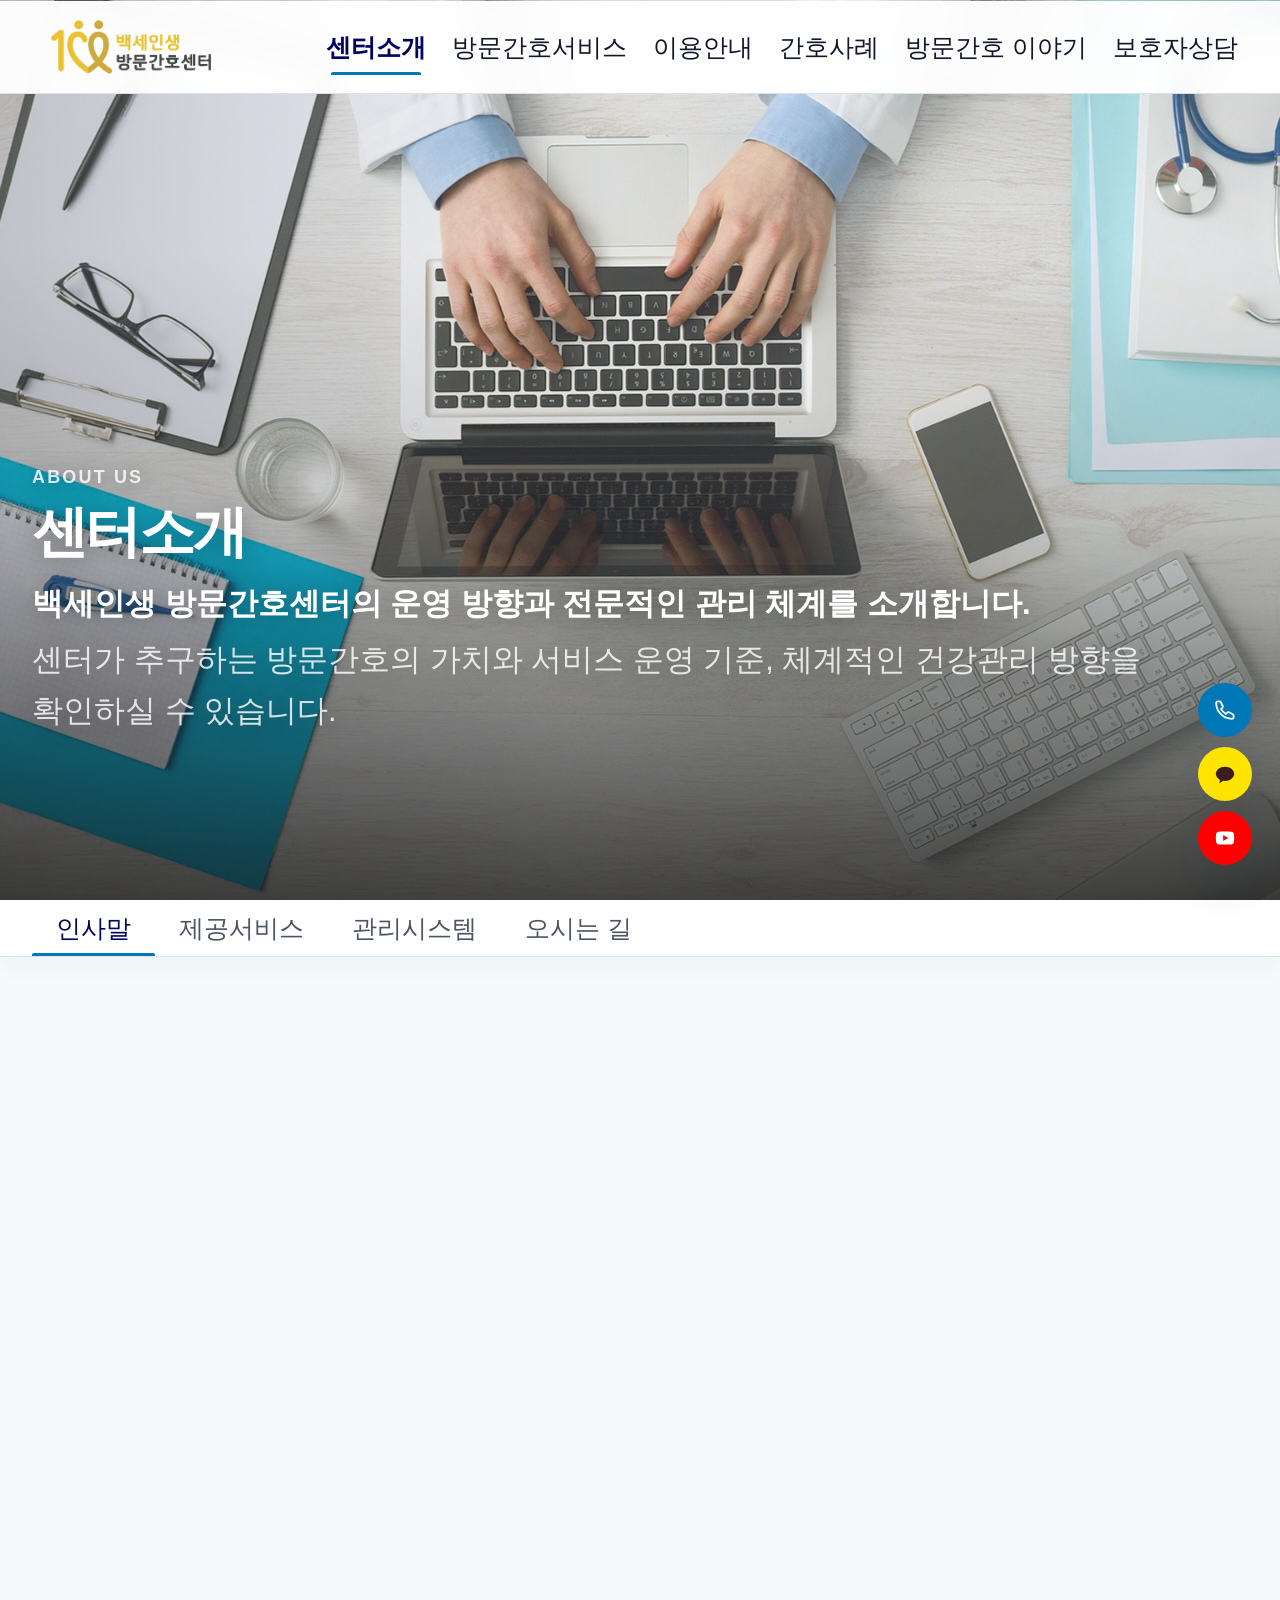
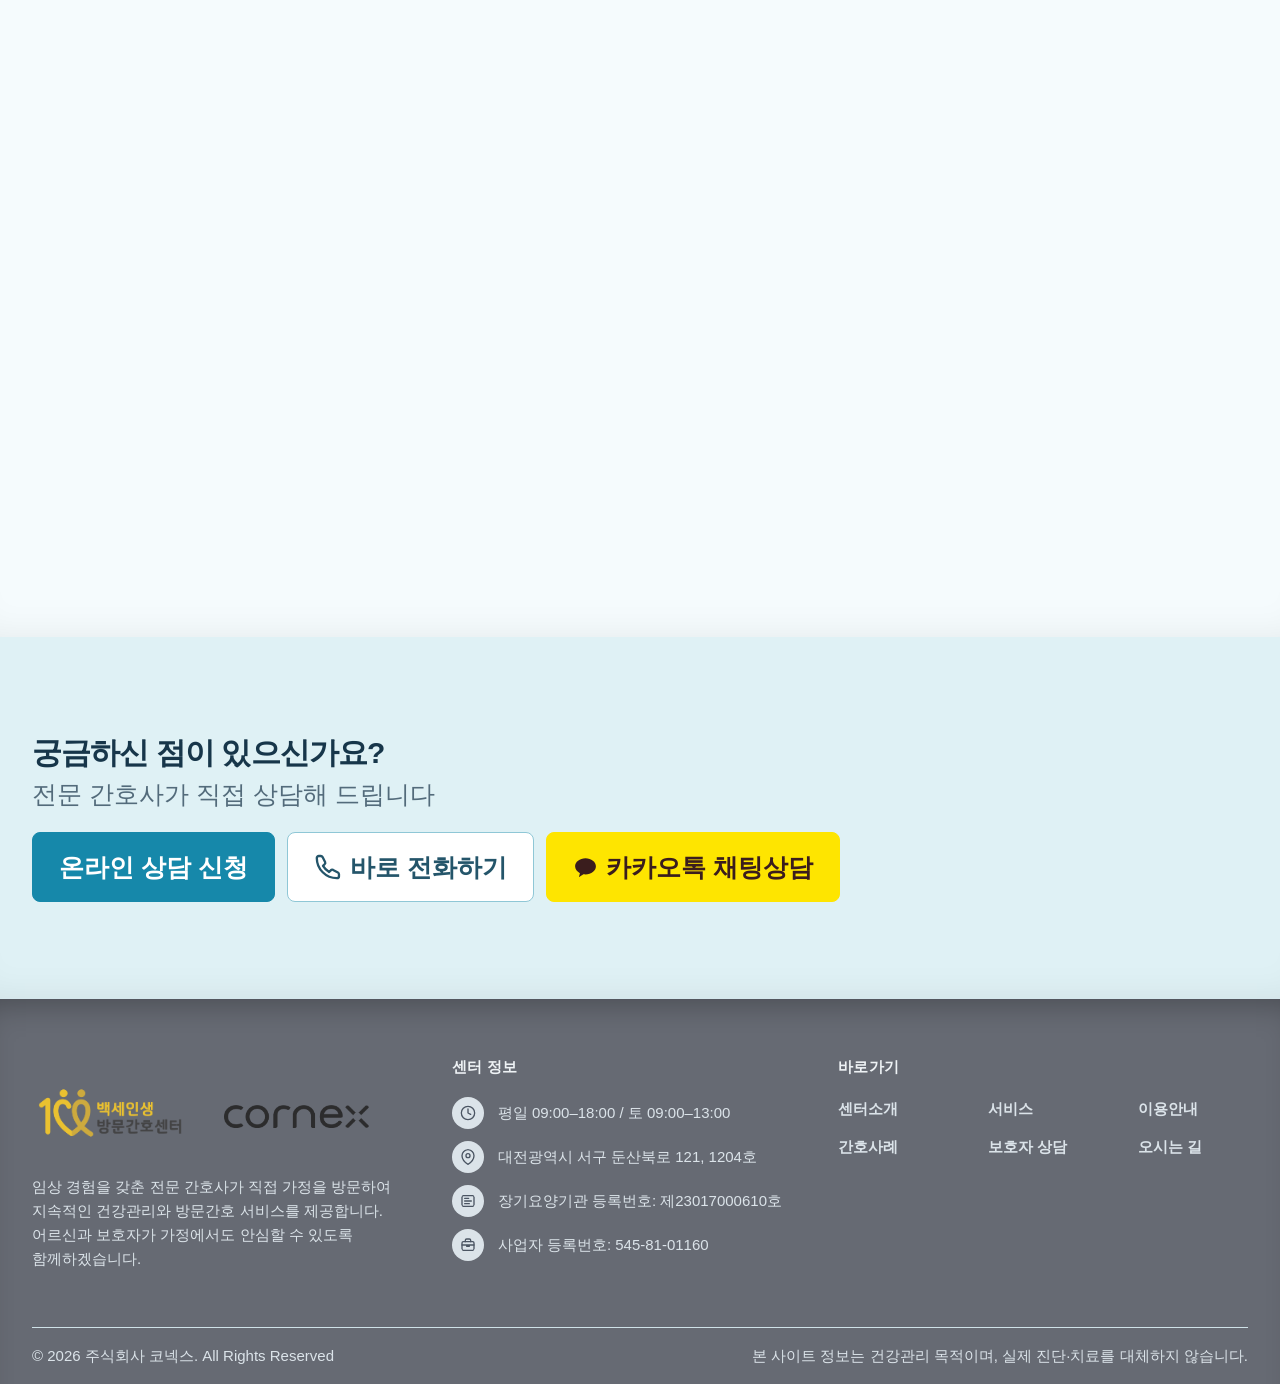
==== commit 377bd72a: "Fix mobile text sizing and line breaks on service/guide pages - Infection-check card icon/text no lo" ====
--- a/about.html
+++ b/about.html
@@ -10,7 +10,7 @@
   <link href="https://fonts.googleapis.com/css2?family=Noto+Sans+KR:wght@300;400;500;700;800&display=swap" rel="stylesheet">
   <link rel="stylesheet" href="css/style.css?v=20260904-r5">
   <link rel="stylesheet" href="css/about.css?v=20260824-r29">
-  <link rel="stylesheet" href="css/consistency.css?v=20260905-r186">
+  <link rel="stylesheet" href="css/consistency.css?v=20260905-r190">
   <meta http-equiv="Content-Security-Policy" content="default-src 'self'; script-src 'self' 'unsafe-inline' https://ssl.daumcdn.net https://*.daumcdn.net https://*.kakaocdn.net; style-src 'self' https://fonts.googleapis.com https://*.daumcdn.net https://*.kakaocdn.net; font-src https://fonts.gstatic.com; img-src 'self' https://*.daumcdn.net https://*.daum.net https://*.kakaocdn.net https://*.kakao.com; connect-src 'self' https://*.daumcdn.net https://*.daum.net https://*.kakaocdn.net https://*.kakao.com; frame-src https://*.daum.net; object-src 'none'; base-uri 'self'; form-action 'self'; upgrade-insecure-requests;">
 </head>
 <body data-page="about">
--- a/css/consistency.css
+++ b/css/consistency.css
@@ -5,6 +5,14 @@
 
 /* 모바일 전용 줄바꿈 — 데스크탑에서는 항상 숨김 (아래 각 미디어쿼리에서 mobile 시 표시) */
 body[data-page="service"] br.m-break-vital {
+  display: none;
+}
+
+body[data-page="service"] br.m-break-bedridden {
+  display: none;
+}
+
+body[data-page="guide"] br.m-break-target-core {
   display: none;
 }
 
@@ -5699,6 +5707,7 @@
     display: block !important;
     width: 32px;
     height: 32px;
+    flex-shrink: 0;
     margin-bottom: 4px;
     background: transparent !important;
   }
@@ -5710,10 +5719,13 @@
   }
 
   body[data-page="service"] .bedridden-item:nth-child(1) h3,
-  body[data-page="service"] .bedridden-item:nth-child(5) h3,
-  body[data-page="service"] .bedridden-item:nth-child(6) h3 {
+  body[data-page="service"] .bedridden-item:nth-child(5) h3 {
     max-width: 50px;
     word-wrap: break-word;
+  }
+
+  body[data-page="service"] br.m-break-bedridden {
+    display: inline;
   }
 
   body[data-page="service"] .bedridden-item-cta {
@@ -5763,6 +5775,10 @@
   body[data-page="guide"] #tab-target .guide-target-group-item h4 {
     font-size: 15px !important;
     line-height: 1.35 !important;
+  }
+
+  body[data-page="guide"] br.m-break-target-core {
+    display: inline;
   }
 
   body[data-page="guide"] #tab-target :is(
@@ -6059,6 +6075,17 @@
     width: 27% !important;
     padding-left: 4px !important;
     text-align: left !important;
+  }
+
+  /* 표 아래 "2026년 고시 기준" 안내 문구: 출처 문구와 동일한 크기로 축소 */
+  body[data-page="guide"] #tab-cost .guide-cost-notes {
+    font-size: 11px !important;
+    line-height: 1.4 !important;
+  }
+
+  body[data-page="guide"] #tab-cost .guide-cost-source {
+    font-size: 11px !important;
+    line-height: 1.4 !important;
   }
 }
 
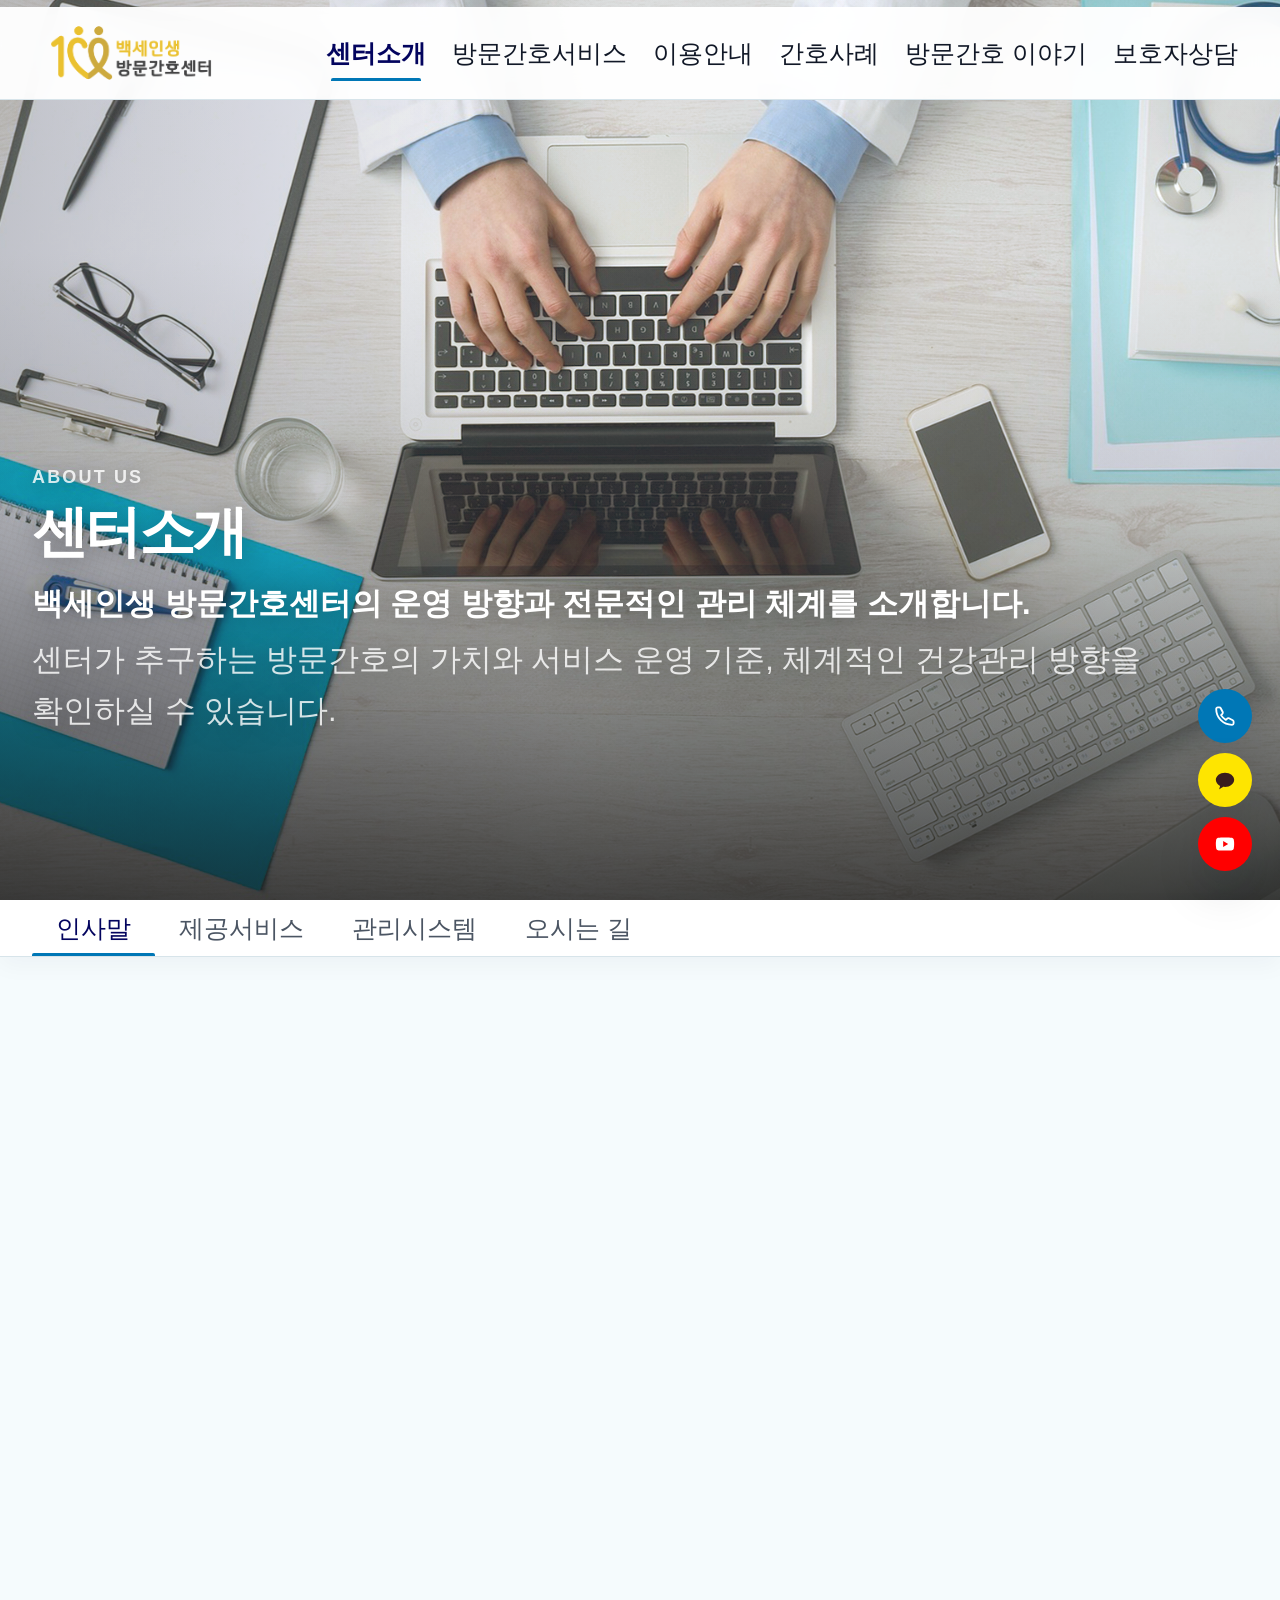
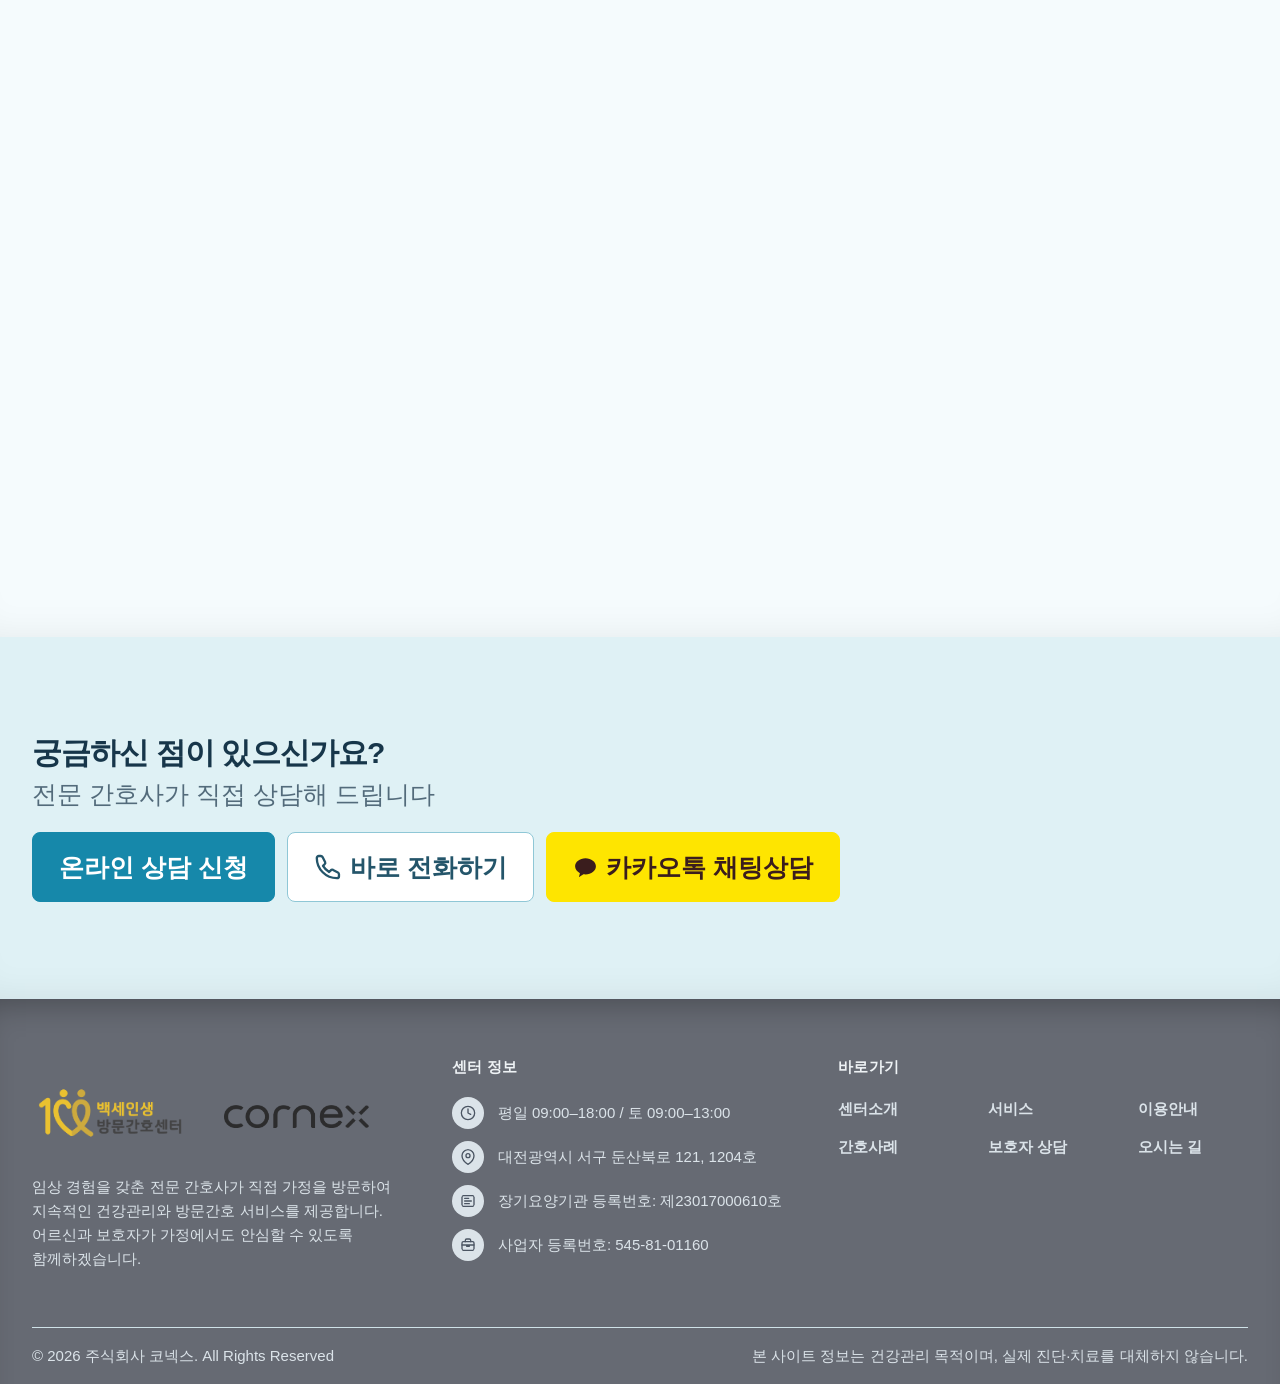
==== commit 29b62ad6: "Left-align mobile footer center info and space out quick links Replace the staggered indent layout f" ====
--- a/about.html
+++ b/about.html
@@ -10,7 +10,7 @@
   <link href="https://fonts.googleapis.com/css2?family=Noto+Sans+KR:wght@300;400;500;700;800&display=swap" rel="stylesheet">
   <link rel="stylesheet" href="css/style.css?v=20260904-r5">
   <link rel="stylesheet" href="css/about.css?v=20260824-r29">
-  <link rel="stylesheet" href="css/consistency.css?v=20260905-r190">
+  <link rel="stylesheet" href="css/consistency.css?v=20260905-r195">
   <meta http-equiv="Content-Security-Policy" content="default-src 'self'; script-src 'self' 'unsafe-inline' https://ssl.daumcdn.net https://*.daumcdn.net https://*.kakaocdn.net; style-src 'self' https://fonts.googleapis.com https://*.daumcdn.net https://*.kakaocdn.net; font-src https://fonts.gstatic.com; img-src 'self' https://*.daumcdn.net https://*.daum.net https://*.kakaocdn.net https://*.kakao.com; connect-src 'self' https://*.daumcdn.net https://*.daum.net https://*.kakaocdn.net https://*.kakao.com; frame-src https://*.daum.net; object-src 'none'; base-uri 'self'; form-action 'self'; upgrade-insecure-requests;">
 </head>
 <body data-page="about">
--- a/css/consistency.css
+++ b/css/consistency.css
@@ -6077,8 +6077,9 @@
     text-align: left !important;
   }
 
-  /* 표 아래 "2026년 고시 기준" 안내 문구: 출처 문구와 동일한 크기로 축소 */
-  body[data-page="guide"] #tab-cost .guide-cost-notes {
+  /* 표 아래 "2026년 고시 기준" 안내 문구: 출처 문구와 동일한 크기(11px)로 축소 */
+  body[data-page="guide"] #tab-cost .guide-cost-notes,
+  body[data-page="guide"] #tab-cost .guide-cost-notes li {
     font-size: 11px !important;
     line-height: 1.4 !important;
   }
@@ -6434,7 +6435,7 @@
     gap: 6px;
   }
 
-  /* 센터 정보: 계단식 배치 - 첫 항목은 왼쪽 끝, 마지막 항목은 오른쪽 끝까지 */
+  /* 센터 정보: 4개 항목 모두 좌측 정렬로 통일 */
   .footer-info .footer-col-list {
     width: 100% !important;
     margin-left: 0 !important;
@@ -6442,13 +6443,10 @@
     align-items: stretch;
   }
 
-  .footer-info .footer-col-list li:nth-child(1) { margin-left: 0; }
-  .footer-info .footer-col-list li:nth-child(2) { margin-left: 15%; }
-  .footer-info .footer-col-list li:nth-child(3),
-  .footer-info .footer-col-list li:nth-child(4) {
+  .footer-info .footer-col-list li {
     margin-left: 0;
-    justify-content: flex-end;
-    text-align: right;
+    justify-content: flex-start;
+    text-align: left;
   }
 
   .footer-info .footer-col-list li {
@@ -6465,6 +6463,11 @@
   .site-footer .footer-col-list a {
     font-size: 11px !important;
     line-height: 1.5 !important;
+  }
+
+  /* 바로가기 섹션 전체(제목+메뉴)를 살짝 아래로 이동 */
+  .footer-links {
+    margin-top: 14px;
   }
 
   /* 바로가기: 제목은 그대로, 6개 링크 블록은 좌우 여백 없이 폭 전체 사용 */
@@ -6720,13 +6723,19 @@
     display: none;
   }
 
-  /* 하단 안내문: 아이콘을 문장 첫머리에 붙여 통째로 가운데 정렬 */
+  /* 하단 안내문: 위쪽 구분선과의 간격을 위아래 대칭으로 맞추고 전체를 위로 당김 */
+  body[data-page="case"] .case-disclaimer {
+    padding: 8px 0;
+    margin-top: -40px;
+  }
+
+  /* 하단 안내문: 아이콘을 문장 첫머리에 붙여 통째로 가운데 정렬, 다른 섹션과 같은 좌우 여백(16px) 사용 */
   body[data-page="case"] .case-disclaimer .container {
     display: block;
     width: 100%;
     max-width: none;
     margin: 0;
-    padding: 0 24px;
+    padding: 0 16px;
     text-align: center;
   }
 
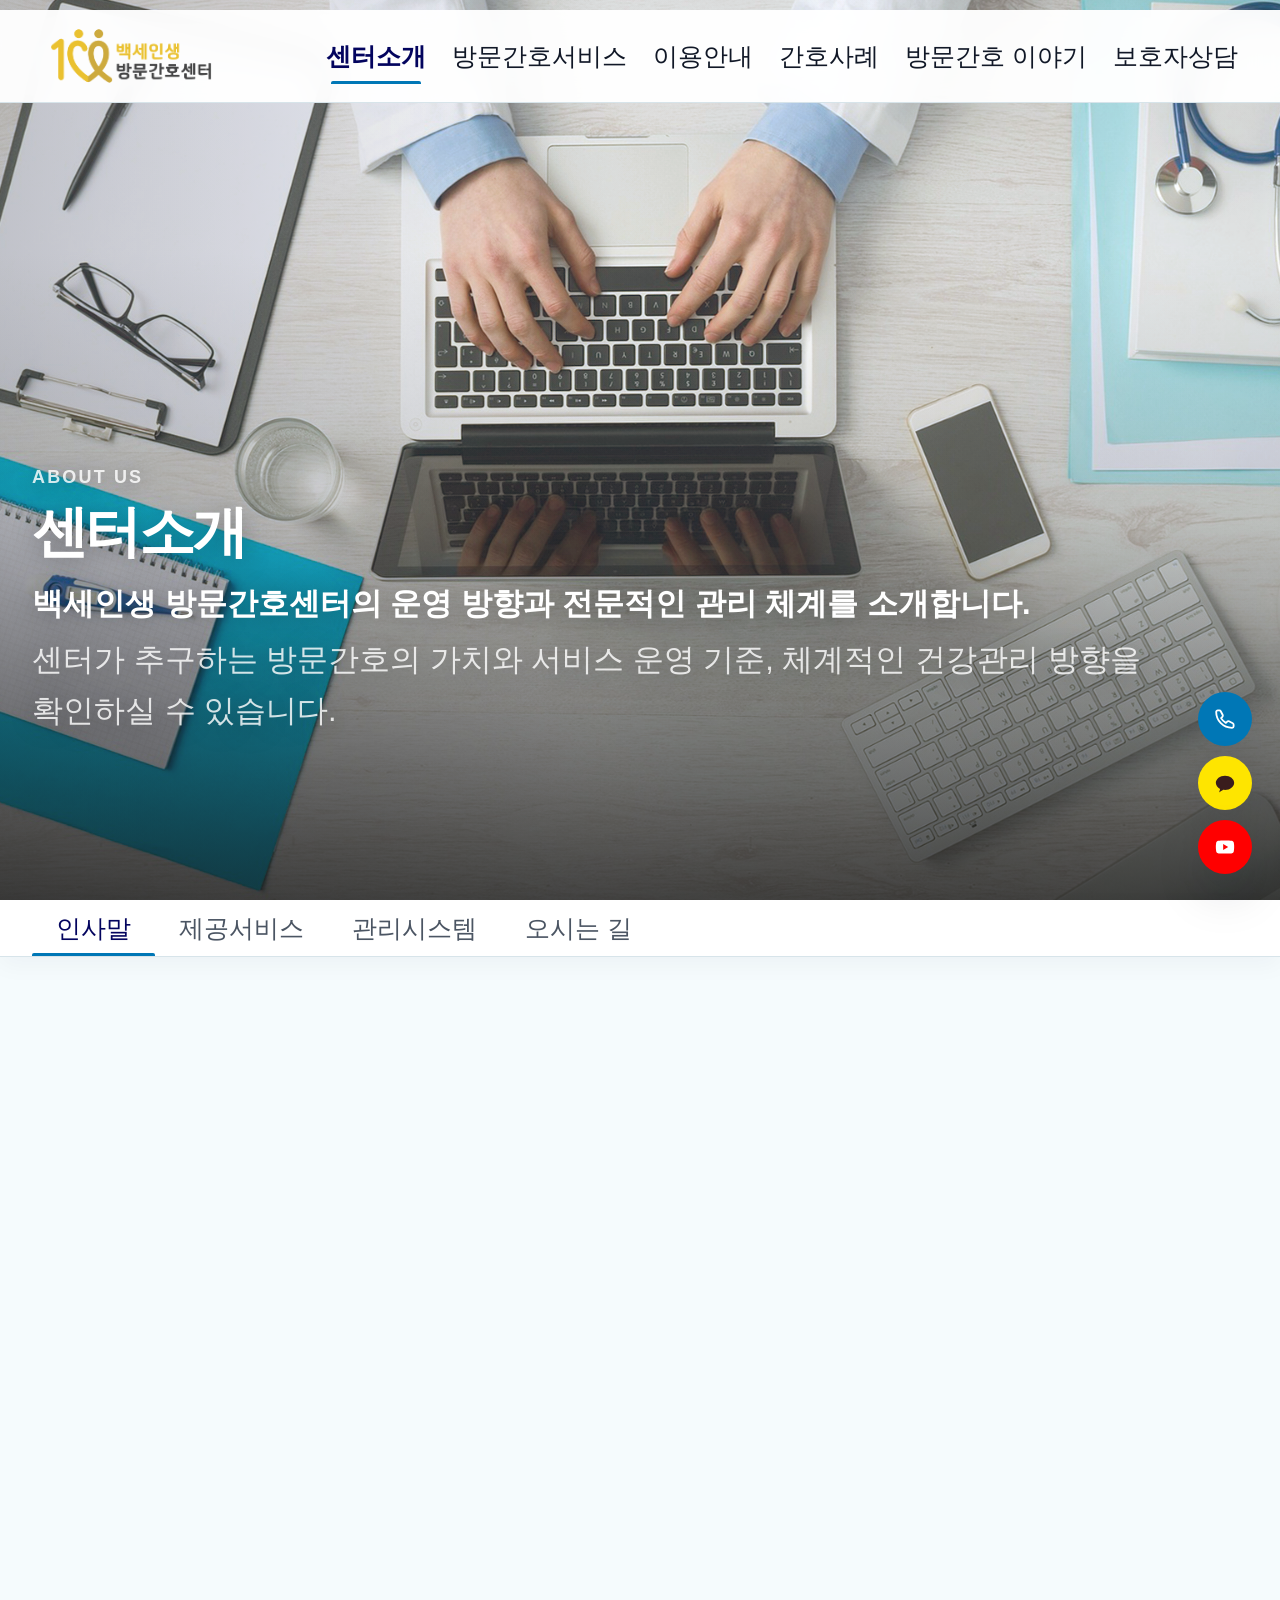
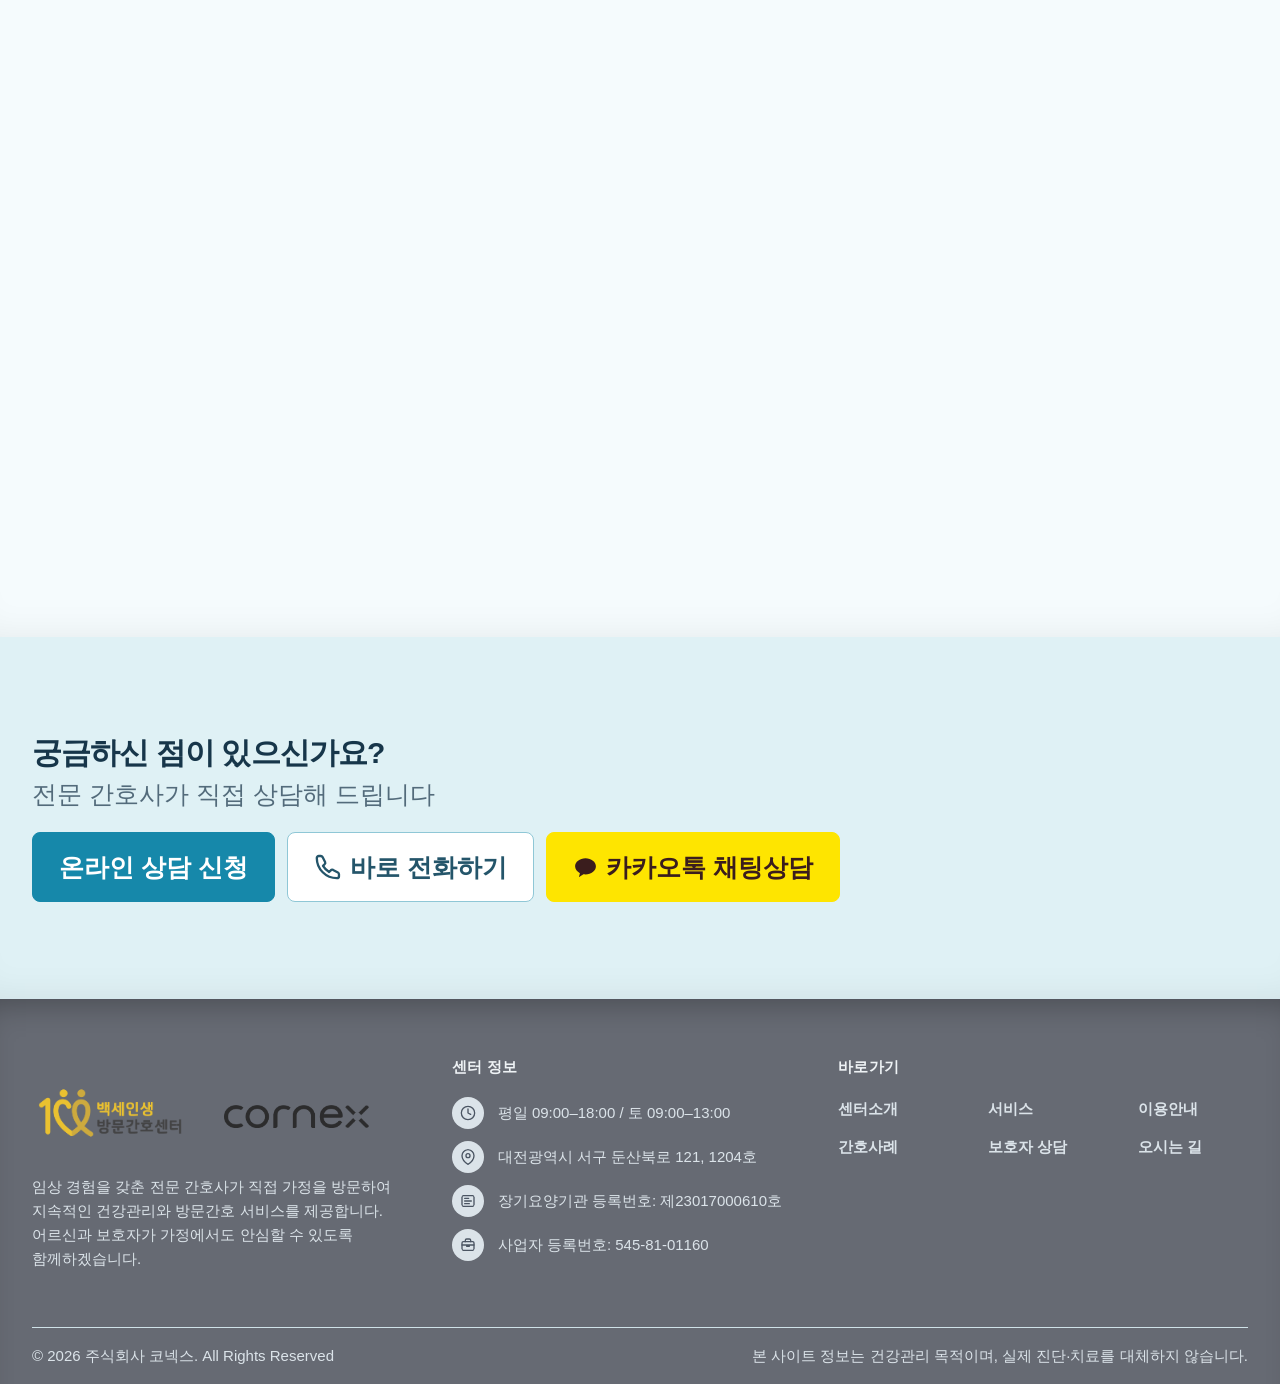
==== commit ef390fe2: "Left-align mobile cost notes and add spacing above them Match the "2026년 고시 기준" note and source cita" ====
--- a/about.html
+++ b/about.html
@@ -10,7 +10,7 @@
   <link href="https://fonts.googleapis.com/css2?family=Noto+Sans+KR:wght@300;400;500;700;800&display=swap" rel="stylesheet">
   <link rel="stylesheet" href="css/style.css?v=20260904-r5">
   <link rel="stylesheet" href="css/about.css?v=20260824-r29">
-  <link rel="stylesheet" href="css/consistency.css?v=20260905-r195">
+  <link rel="stylesheet" href="css/consistency.css?v=20260905-r197">
   <meta http-equiv="Content-Security-Policy" content="default-src 'self'; script-src 'self' 'unsafe-inline' https://ssl.daumcdn.net https://*.daumcdn.net https://*.kakaocdn.net; style-src 'self' https://fonts.googleapis.com https://*.daumcdn.net https://*.kakaocdn.net; font-src https://fonts.gstatic.com; img-src 'self' https://*.daumcdn.net https://*.daum.net https://*.kakaocdn.net https://*.kakao.com; connect-src 'self' https://*.daumcdn.net https://*.daum.net https://*.kakaocdn.net https://*.kakao.com; frame-src https://*.daum.net; object-src 'none'; base-uri 'self'; form-action 'self'; upgrade-insecure-requests;">
 </head>
 <body data-page="about">
--- a/css/consistency.css
+++ b/css/consistency.css
@@ -6077,16 +6077,23 @@
     text-align: left !important;
   }
 
-  /* 표 아래 "2026년 고시 기준" 안내 문구: 출처 문구와 동일한 크기(11px)로 축소 */
+  /* 표 아래 "2026년 고시 기준" 안내 문구: 출처 문구와 동일한 크기(11px)로 축소, 좌측 정렬 */
+  body[data-page="guide"] #tab-cost .guide-cost-notes {
+    margin-top: 16px !important;
+  }
+
   body[data-page="guide"] #tab-cost .guide-cost-notes,
   body[data-page="guide"] #tab-cost .guide-cost-notes li {
     font-size: 11px !important;
     line-height: 1.4 !important;
+    align-items: flex-start !important;
+    text-align: left !important;
   }
 
   body[data-page="guide"] #tab-cost .guide-cost-source {
     font-size: 11px !important;
     line-height: 1.4 !important;
+    text-align: left !important;
   }
 }
 
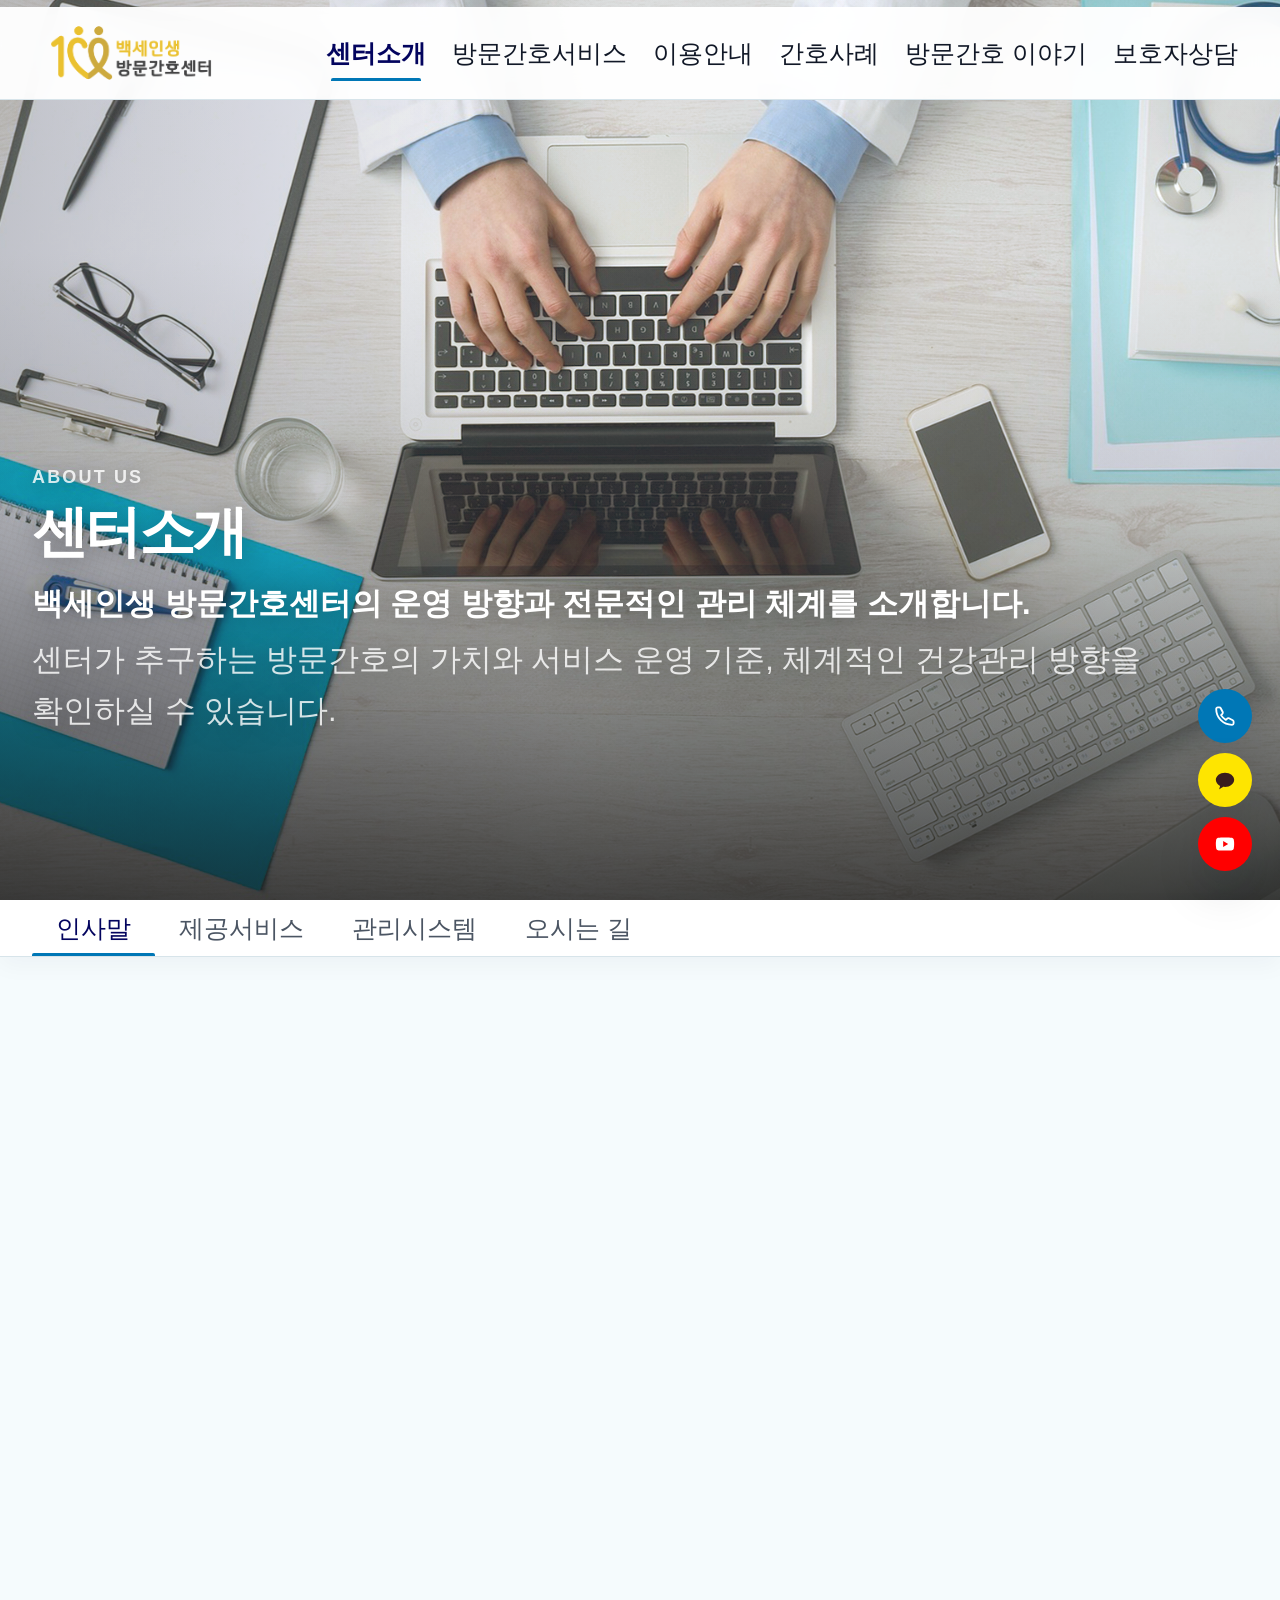
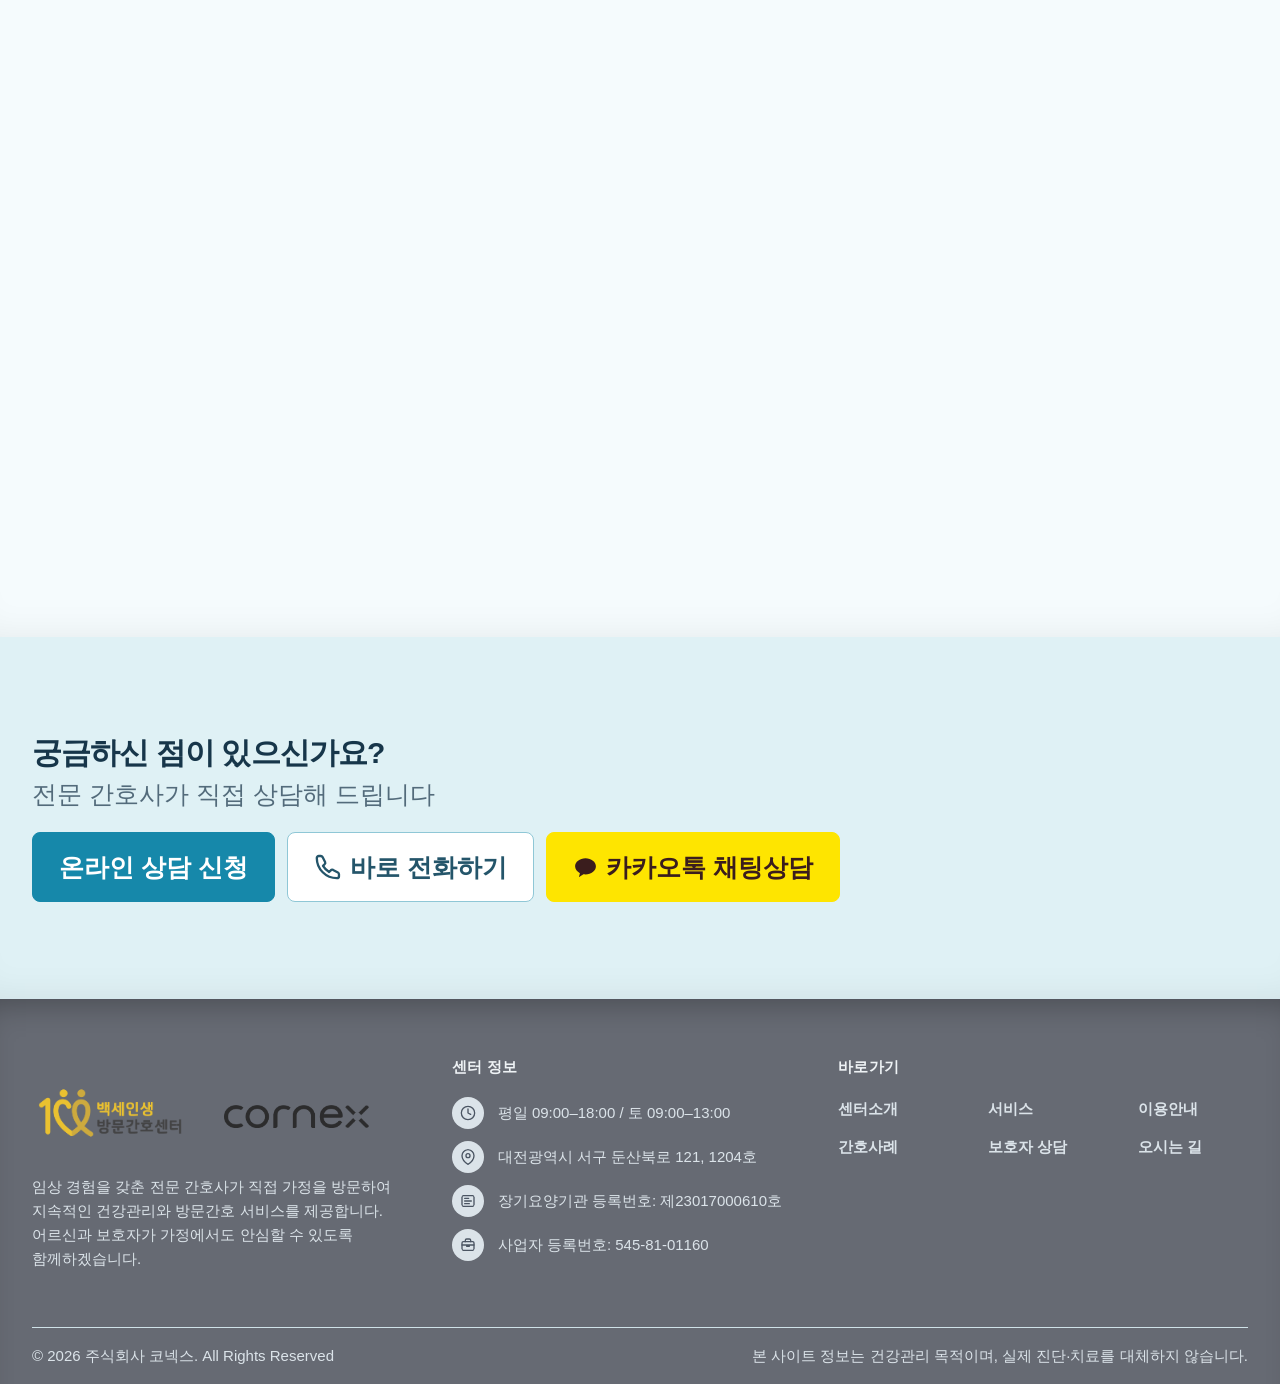
==== commit 0b25e3d5: "Add site-wide copy protection and finalize case study photo update - Block right-click, text drag-se" ====
--- a/about.html
+++ b/about.html
@@ -11,6 +11,7 @@
   <link rel="stylesheet" href="css/style.css?v=20260904-r5">
   <link rel="stylesheet" href="css/about.css?v=20260824-r29">
   <link rel="stylesheet" href="css/consistency.css?v=20260905-r197">
+  <link rel="stylesheet" href="css/no-copy.css?v=20260905-r1">
   <meta http-equiv="Content-Security-Policy" content="default-src 'self'; script-src 'self' 'unsafe-inline' https://ssl.daumcdn.net https://*.daumcdn.net https://*.kakaocdn.net; style-src 'self' https://fonts.googleapis.com https://*.daumcdn.net https://*.kakaocdn.net; font-src https://fonts.gstatic.com; img-src 'self' https://*.daumcdn.net https://*.daum.net https://*.kakaocdn.net https://*.kakao.com; connect-src 'self' https://*.daumcdn.net https://*.daum.net https://*.kakaocdn.net https://*.kakao.com; frame-src https://*.daum.net; object-src 'none'; base-uri 'self'; form-action 'self'; upgrade-insecure-requests;">
 </head>
 <body data-page="about">
@@ -367,5 +368,6 @@
   <script src="js/main.js?v=20260904-r20"></script>
   <script charset="UTF-8" class="daum_roughmap_loader_script" src="https://ssl.daumcdn.net/dmaps/map_js_init/roughmapLoader.js"></script>
   <script src="js/about.js?v=20260814-scroll1"></script>
+  <script src="js/no-copy.js?v=20260905-r1"></script>
 </body>
 </html>
--- a/css/no-copy.css
+++ b/css/no-copy.css
@@ -0,0 +1,19 @@
+/* 콘텐츠 무단 복사 방지: 일반 텍스트 드래그 선택 차단 (입력 요소는 예외) */
+body {
+  -webkit-user-select: none;
+  -moz-user-select: none;
+  -ms-user-select: none;
+  user-select: none;
+}
+
+input,
+textarea,
+select,
+option,
+[contenteditable="true"],
+[contenteditable=""] {
+  -webkit-user-select: text;
+  -moz-user-select: text;
+  -ms-user-select: text;
+  user-select: text;
+}
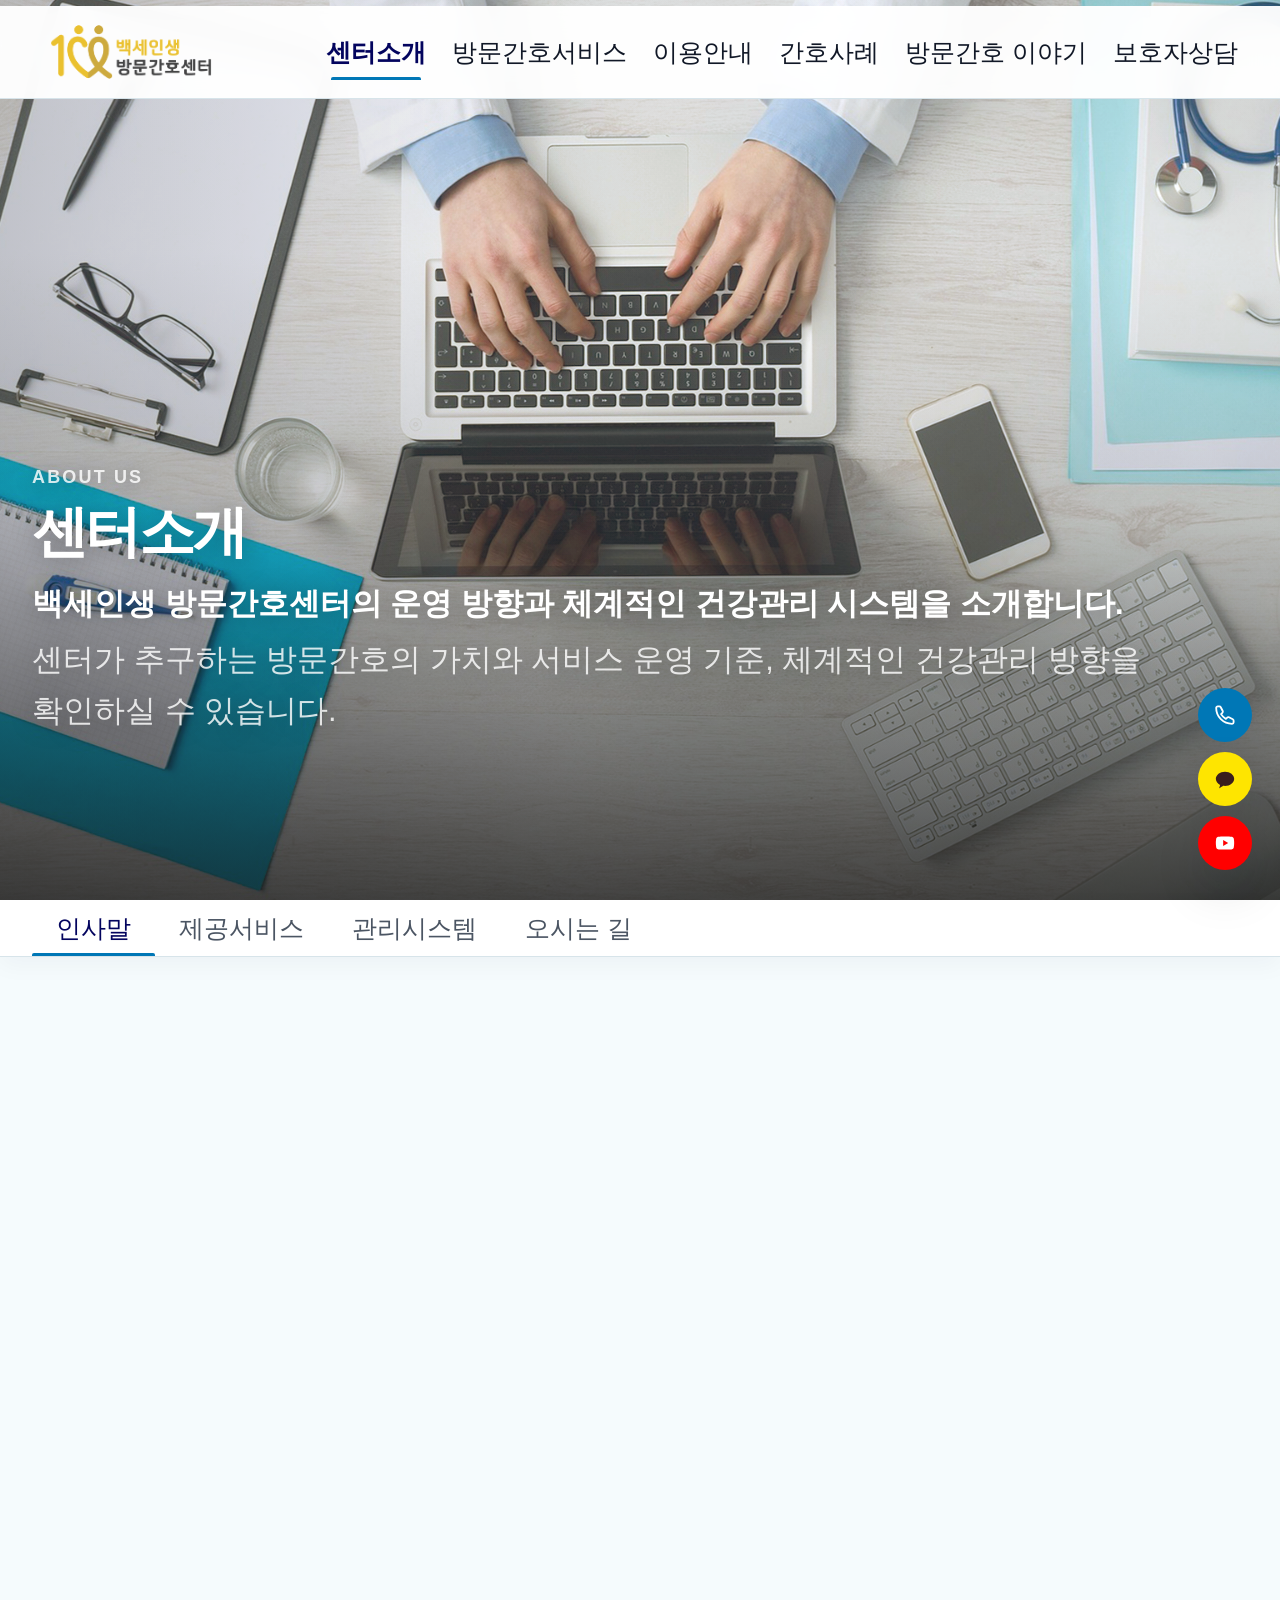
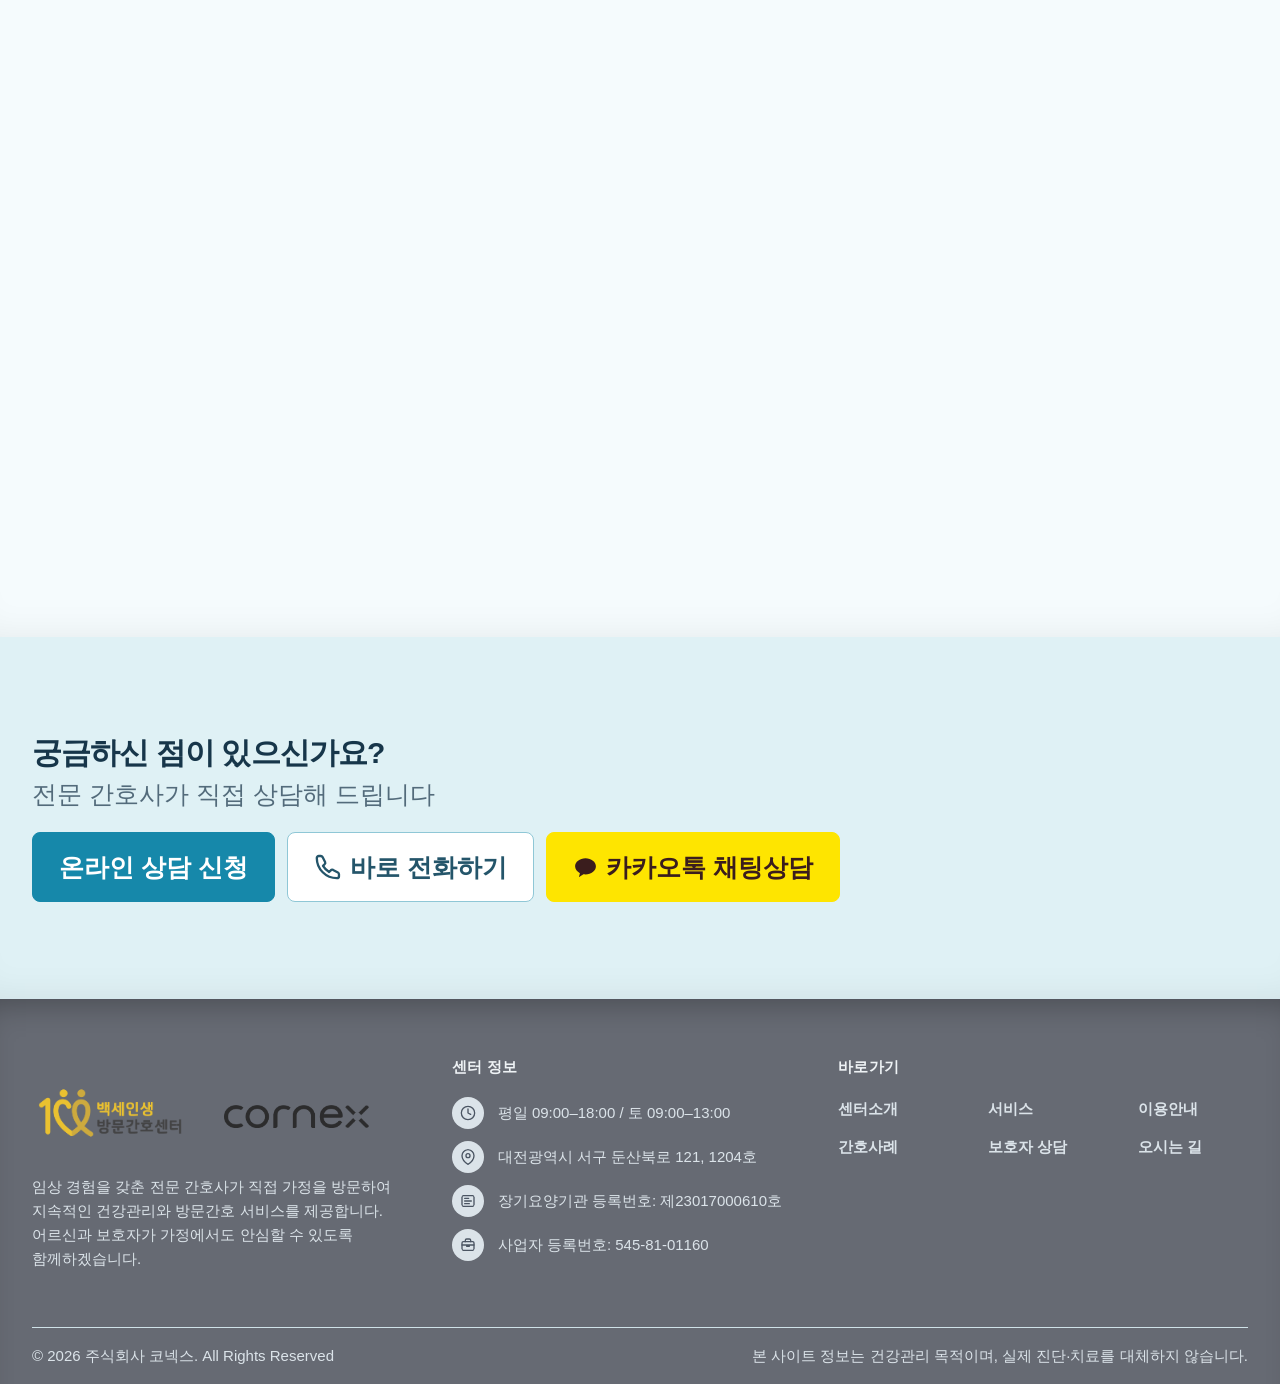
==== commit e616895f: "Revise copy across about/case/guide/index/service for tone and accuracy Softens overclaiming phrases" ====
--- a/about.html
+++ b/about.html
@@ -25,7 +25,7 @@
       <div class="page-header-content">
         <h1>센터소개</h1>
         <p class="page-header-desc">
-          <strong>백세인생 방문간호센터의 운영 방향과 전문적인 관리 체계를 소개합니다.</strong>
+          <strong>백세인생 방문간호센터의 운영 방향과 체계적인 건강관리 시스템을 소개합니다.</strong>
           <span>센터가 추구하는 방문간호의 가치와 서비스 운영 기준, 체계적인 건강관리 방향을 확인하실 수 있습니다.</span>
         </p>
       </div>
@@ -107,7 +107,7 @@
         <div class="compare-wrap reveal">
           <p class="section-tag">서비스 비교</p>
           <h2>방문간호와 방문요양의 차이</h2>
-          <p class="section-sub">방문간호는 전문 간호사가 직접 방문하여 건강 상태를 관찰하고 전문적인 간호를 제공합니다.</p>
+          <p class="section-sub">방문간호는 간호사가 직접 가정을 방문하여 건강 상태를 관찰하고 필요한 간호를 제공합니다.</p>
           <div class="compare-table-wrap">
             <table class="compare-table" aria-label="방문요양 vs 방문간호 비교표">
               <colgroup>
@@ -137,7 +137,7 @@
                 </tr>
                 <tr>
                   <th scope="row">상처·욕창 관리</th>
-                  <td class="highlight">단계별 전문 드레싱 관리</td>
+                  <td class="highlight">상태에 따른 드레싱 관리</td>
                   <td>생활지원 중심 (해당 없음)</td>
                 </tr>
                 <tr>
--- a/css/consistency.css
+++ b/css/consistency.css
@@ -91,6 +91,7 @@
 .case-main,
 .board-intro,
 .board-section,
+.story-section,
 .counseling-main,
 .guide-panel,
 .cta-banner,
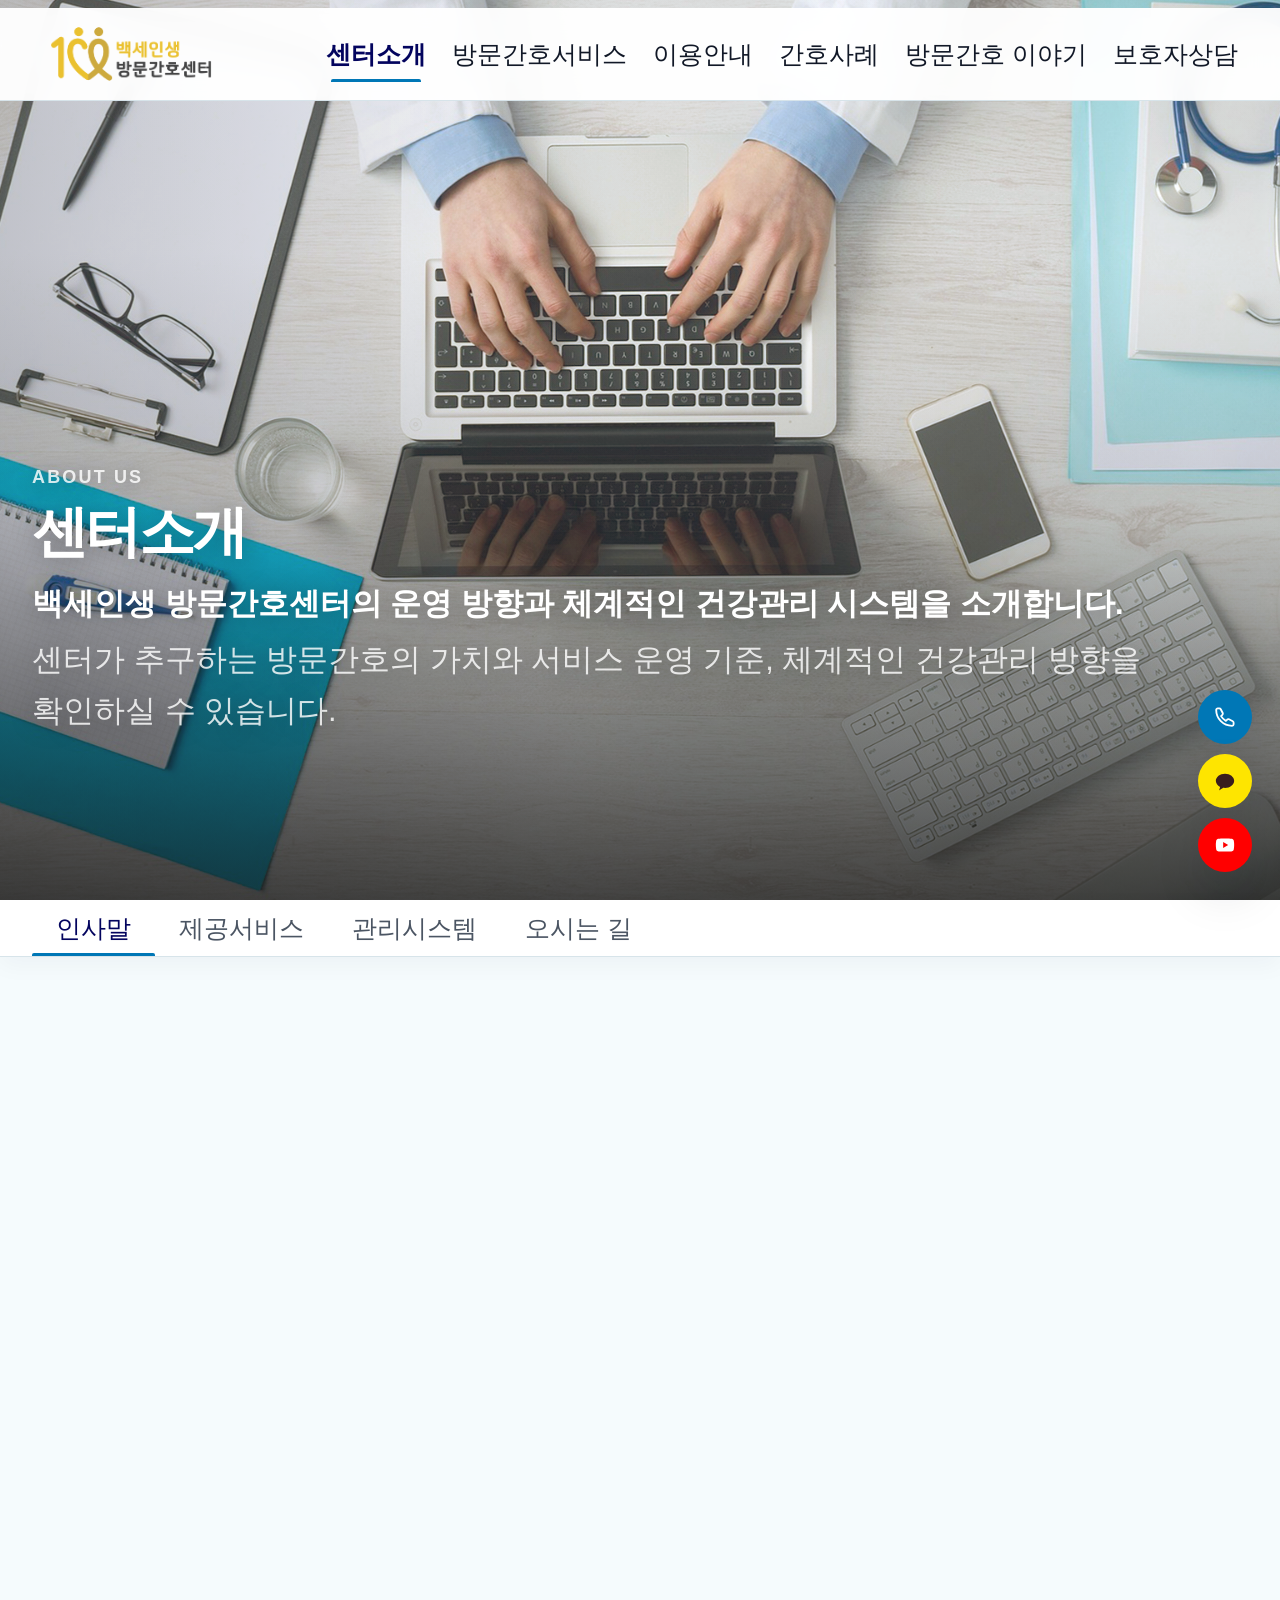
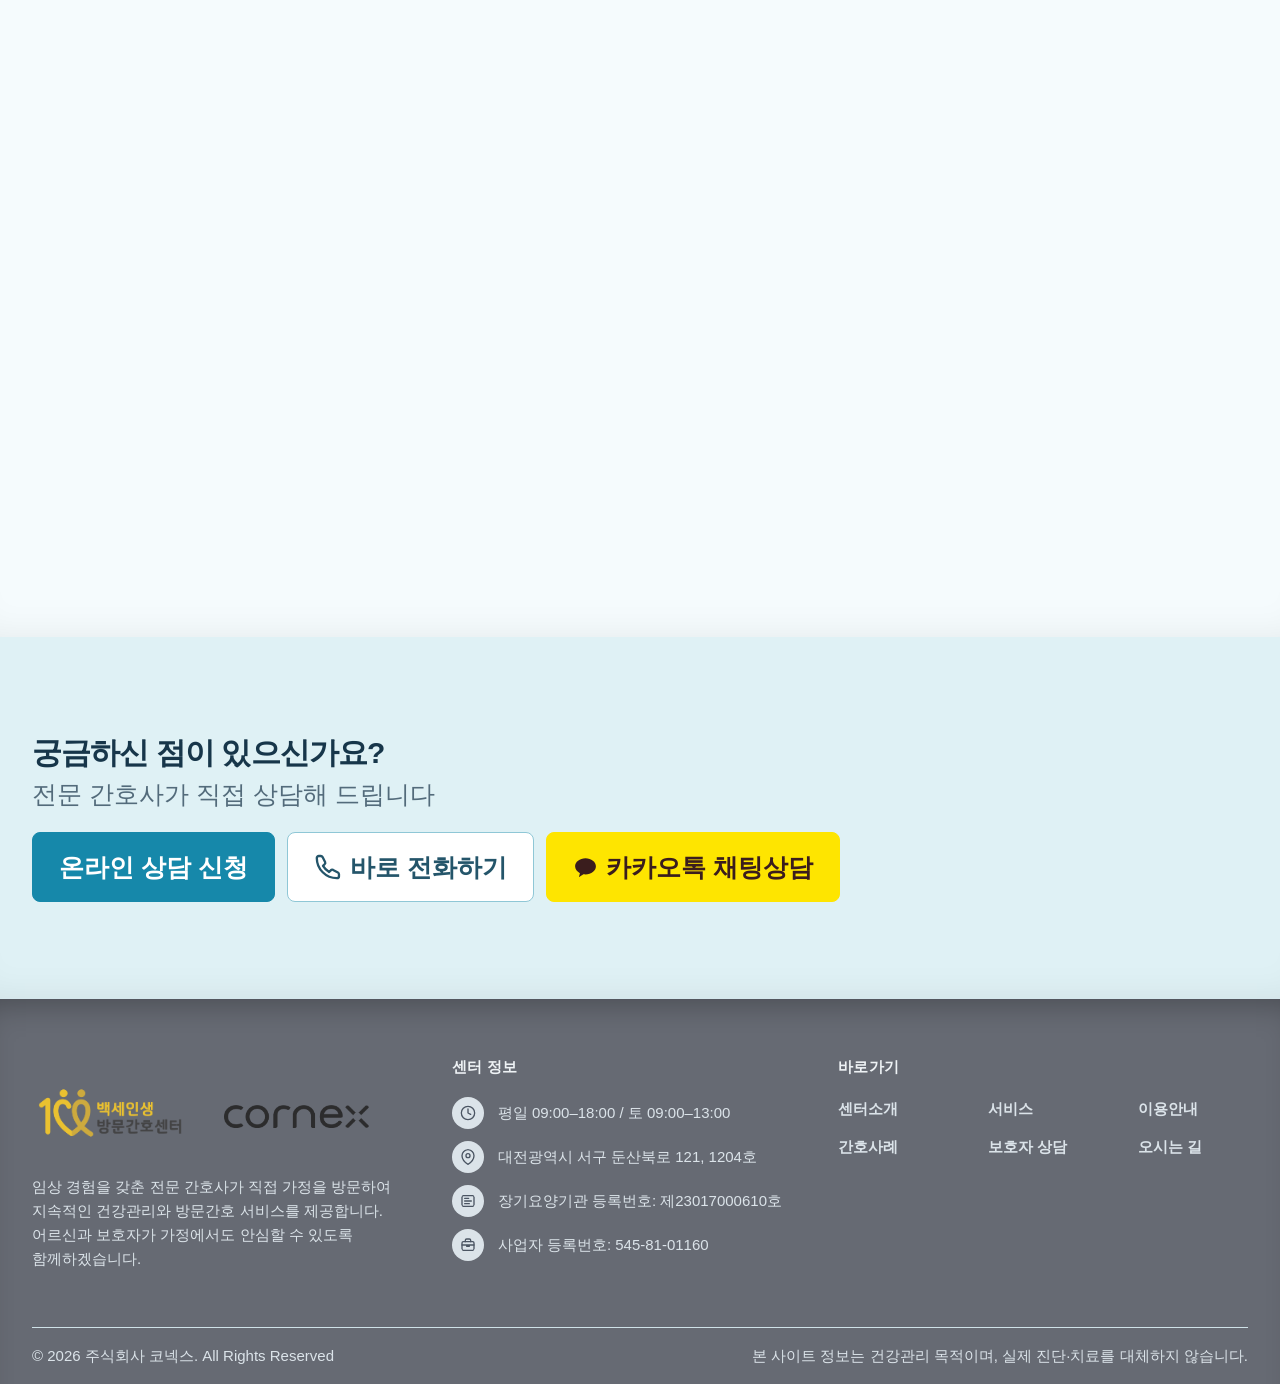
==== commit f64af791: "Add SEO metadata, favicon, and sitemap/robots.txt - Add per-page canonical, robots, Open Graph/Twitt" ====
--- a/about.html
+++ b/about.html
@@ -4,7 +4,19 @@
   <meta charset="UTF-8">
   <meta name="viewport" content="width=device-width, initial-scale=1.0">
   <title>센터소개 | 백세인생 방문간호센터</title>
-  <meta name="description" content="백세인생 방문간호센터 소개 - 종합병원 임상 경험을 보유한 전문 간호사와 함께합니다.">
+  <meta name="description" content="백세인생 방문간호센터 소개 - 종합병원 임상 경험을 보유한 전문 간호사가 방문간호와 방문요양의 차이, 체계적인 건강관리 시스템을 안내합니다.">
+  <meta name="robots" content="index, follow">
+  <link rel="canonical" href="https://xn--3h3bm9f1hu4t.com/about.html">
+  <meta property="og:type" content="website">
+  <meta property="og:title" content="센터소개 | 백세인생 방문간호센터">
+  <meta property="og:description" content="백세인생 방문간호센터 소개 - 종합병원 임상 경험을 보유한 전문 간호사가 방문간호와 방문요양의 차이, 체계적인 건강관리 시스템을 안내합니다.">
+  <meta property="og:image" content="https://xn--3h3bm9f1hu4t.com/images/png/Logo.png">
+  <meta property="og:url" content="https://xn--3h3bm9f1hu4t.com/about.html">
+  <meta property="og:site_name" content="백세인생 방문간호센터">
+  <meta name="twitter:card" content="summary_large_image">
+  <meta name="twitter:title" content="센터소개 | 백세인생 방문간호센터">
+  <meta name="twitter:description" content="백세인생 방문간호센터 소개 - 종합병원 임상 경험을 보유한 전문 간호사가 방문간호와 방문요양의 차이, 체계적인 건강관리 시스템을 안내합니다.">
+  <meta name="twitter:image" content="https://xn--3h3bm9f1hu4t.com/images/png/Logo.png">
   <link rel="preconnect" href="https://fonts.googleapis.com">
   <link rel="preconnect" href="https://fonts.gstatic.com" crossorigin>
   <link href="https://fonts.googleapis.com/css2?family=Noto+Sans+KR:wght@300;400;500;700;800&display=swap" rel="stylesheet">
@@ -13,6 +25,33 @@
   <link rel="stylesheet" href="css/consistency.css?v=20260905-r197">
   <link rel="stylesheet" href="css/no-copy.css?v=20260905-r1">
   <meta http-equiv="Content-Security-Policy" content="default-src 'self'; script-src 'self' 'unsafe-inline' https://ssl.daumcdn.net https://*.daumcdn.net https://*.kakaocdn.net; style-src 'self' https://fonts.googleapis.com https://*.daumcdn.net https://*.kakaocdn.net; font-src https://fonts.gstatic.com; img-src 'self' https://*.daumcdn.net https://*.daum.net https://*.kakaocdn.net https://*.kakao.com; connect-src 'self' https://*.daumcdn.net https://*.daum.net https://*.kakaocdn.net https://*.kakao.com; frame-src https://*.daum.net; object-src 'none'; base-uri 'self'; form-action 'self'; upgrade-insecure-requests;">
+  <script type="application/ld+json">
+  {
+    "@context": "https://schema.org",
+    "@type": "MedicalBusiness",
+    "name": "백세인생 방문간호센터",
+    "url": "https://xn--3h3bm9f1hu4t.com/about.html",
+    "logo": "https://xn--3h3bm9f1hu4t.com/images/png/Logo.png",
+    "telephone": "+82-42-719-1350",
+    "address": {
+      "@type": "PostalAddress",
+      "streetAddress": "둔산북로 121, 1204호",
+      "addressLocality": "대전광역시 서구",
+      "addressRegion": "대전광역시",
+      "addressCountry": "KR"
+    }
+  }
+  </script>
+  <script type="application/ld+json">
+  {
+    "@context": "https://schema.org",
+    "@type": "BreadcrumbList",
+    "itemListElement": [
+      { "@type": "ListItem", "position": 1, "name": "홈", "item": "https://xn--3h3bm9f1hu4t.com/" },
+      { "@type": "ListItem", "position": 2, "name": "센터소개", "item": "https://xn--3h3bm9f1hu4t.com/about.html" }
+    ]
+  }
+  </script>
 </head>
 <body data-page="about">
 
